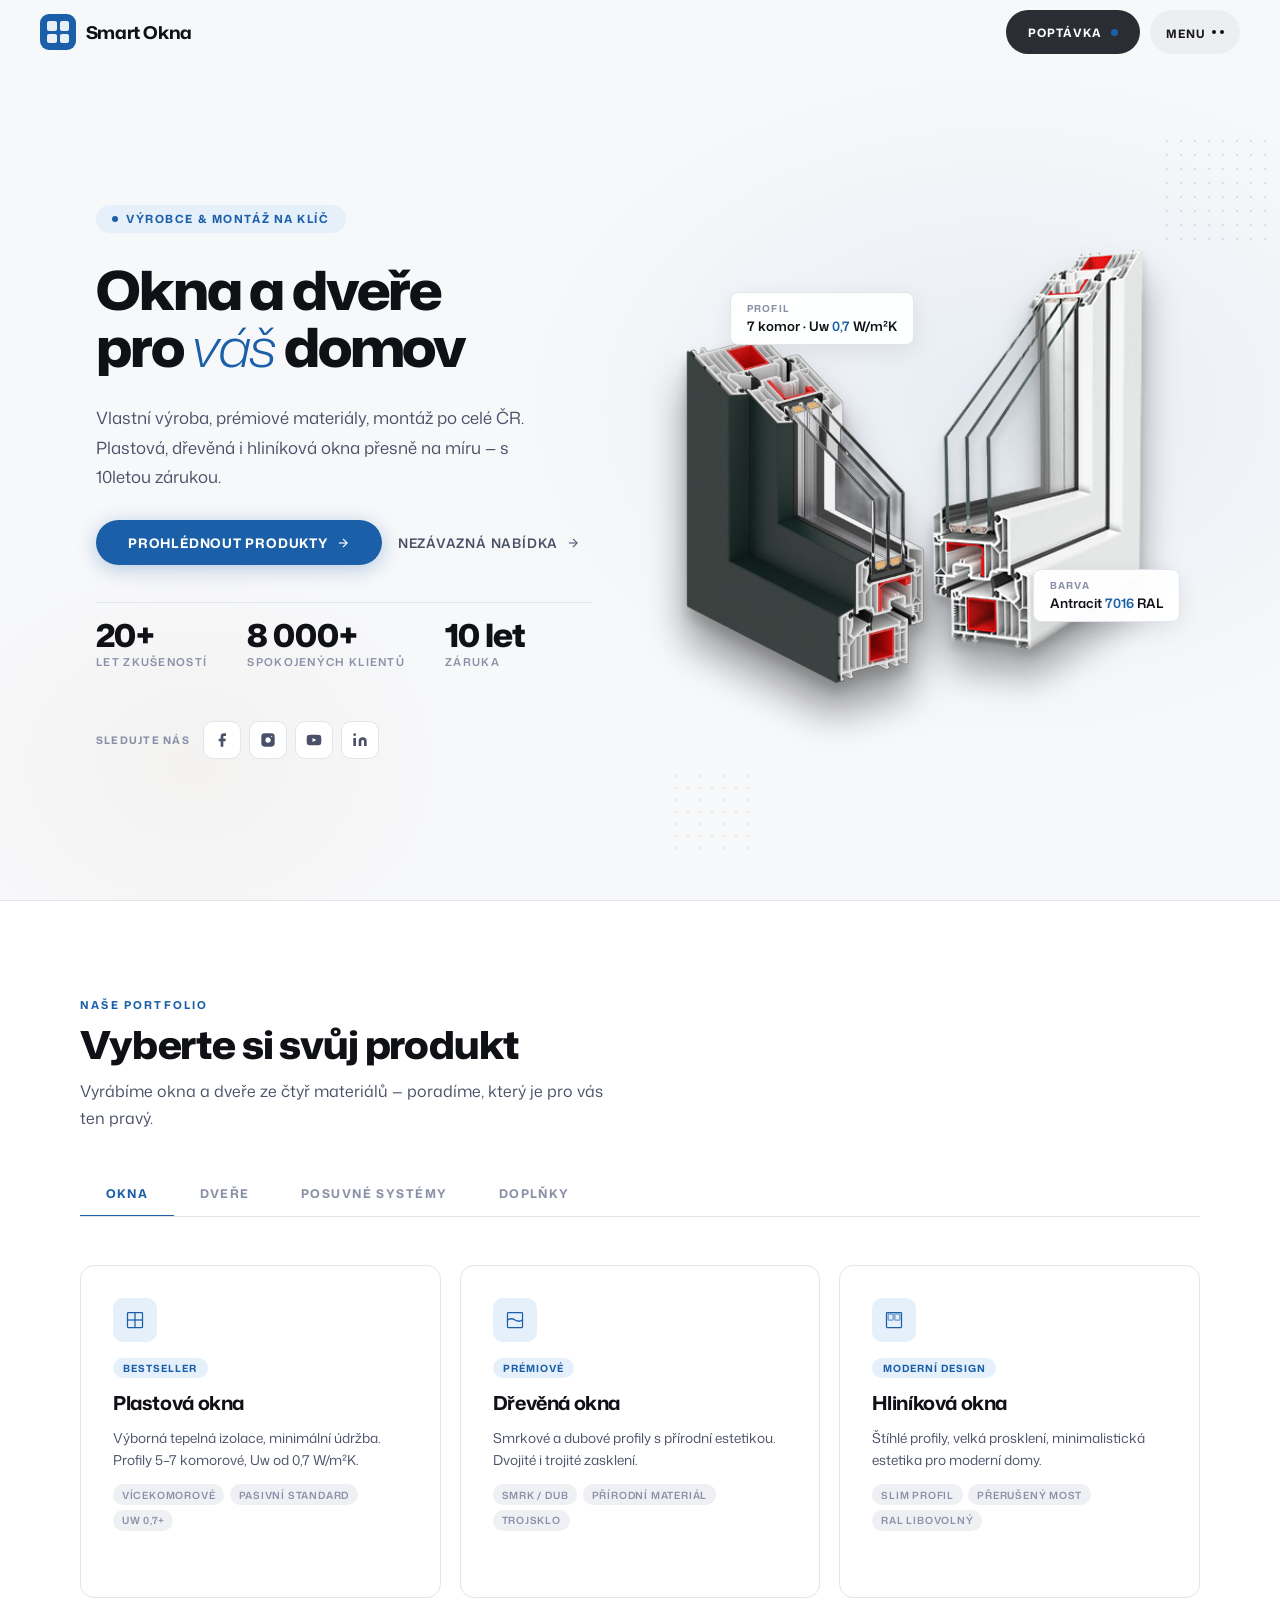
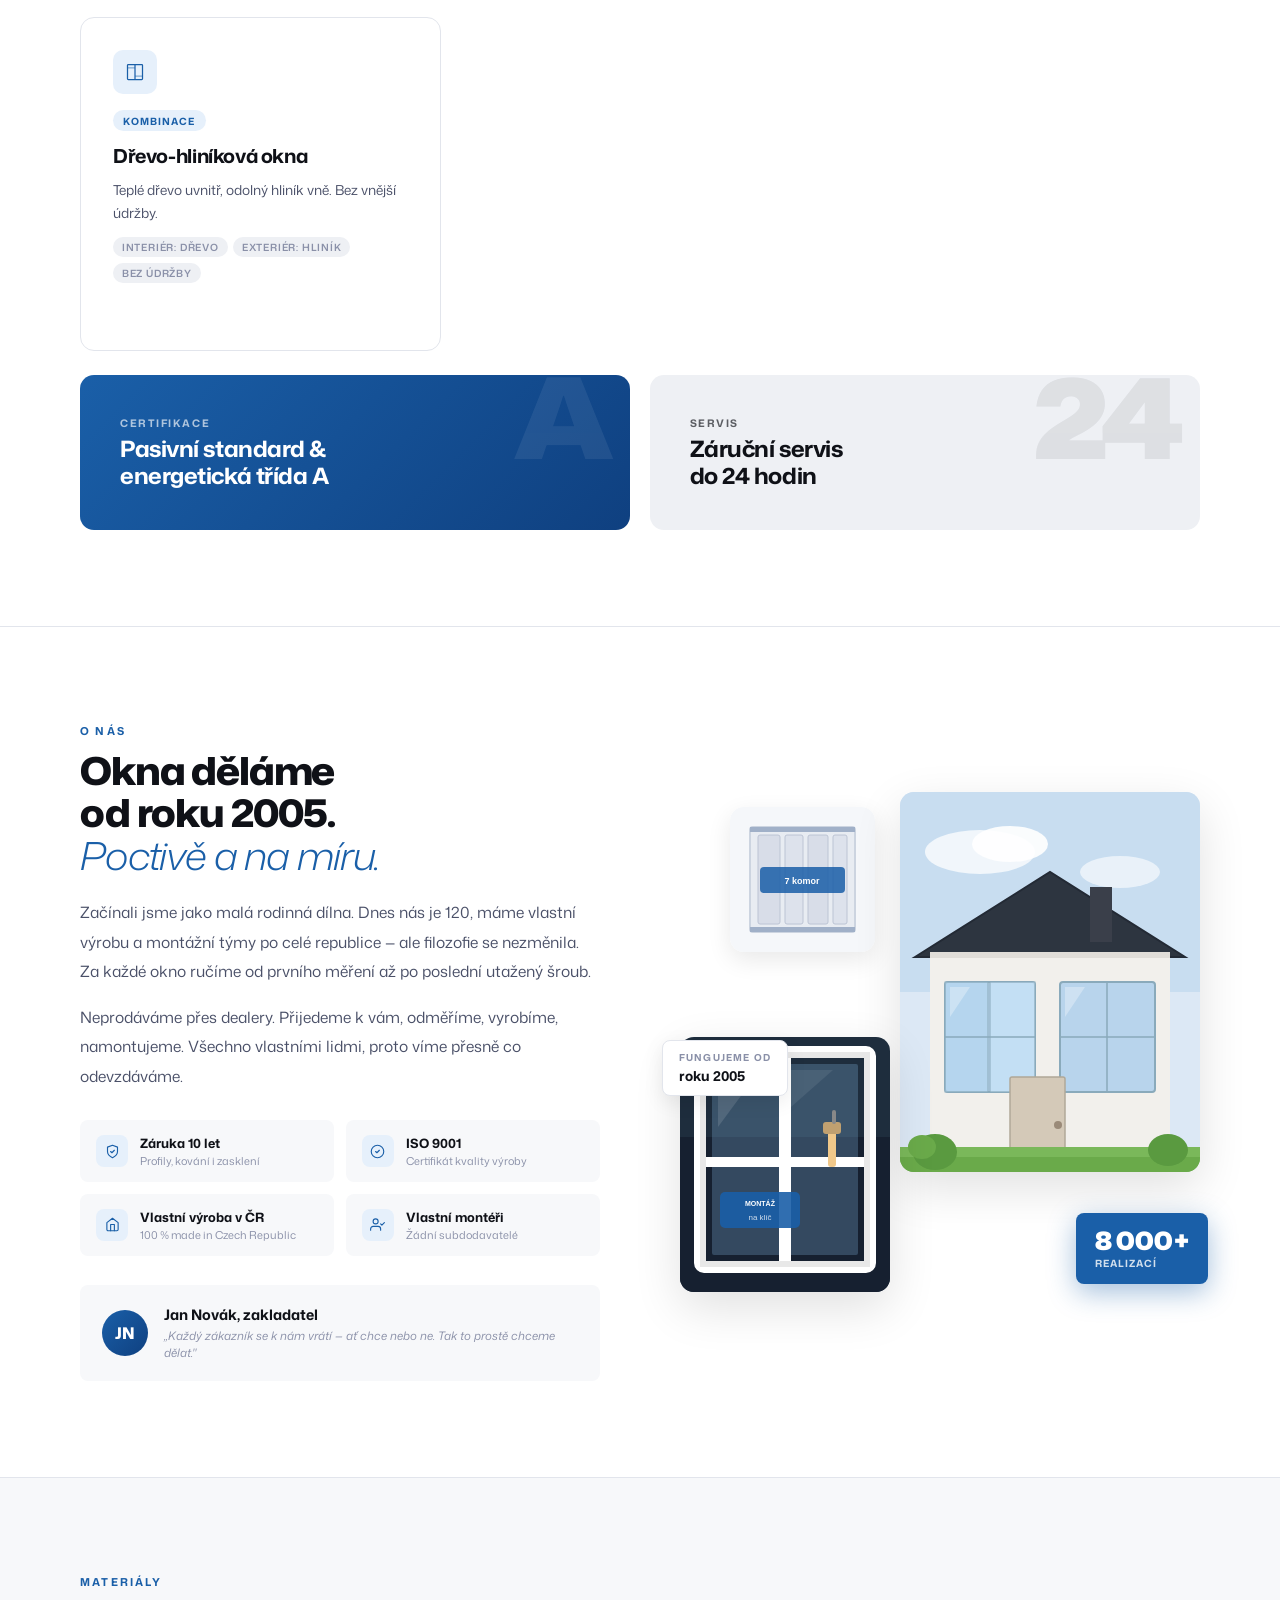
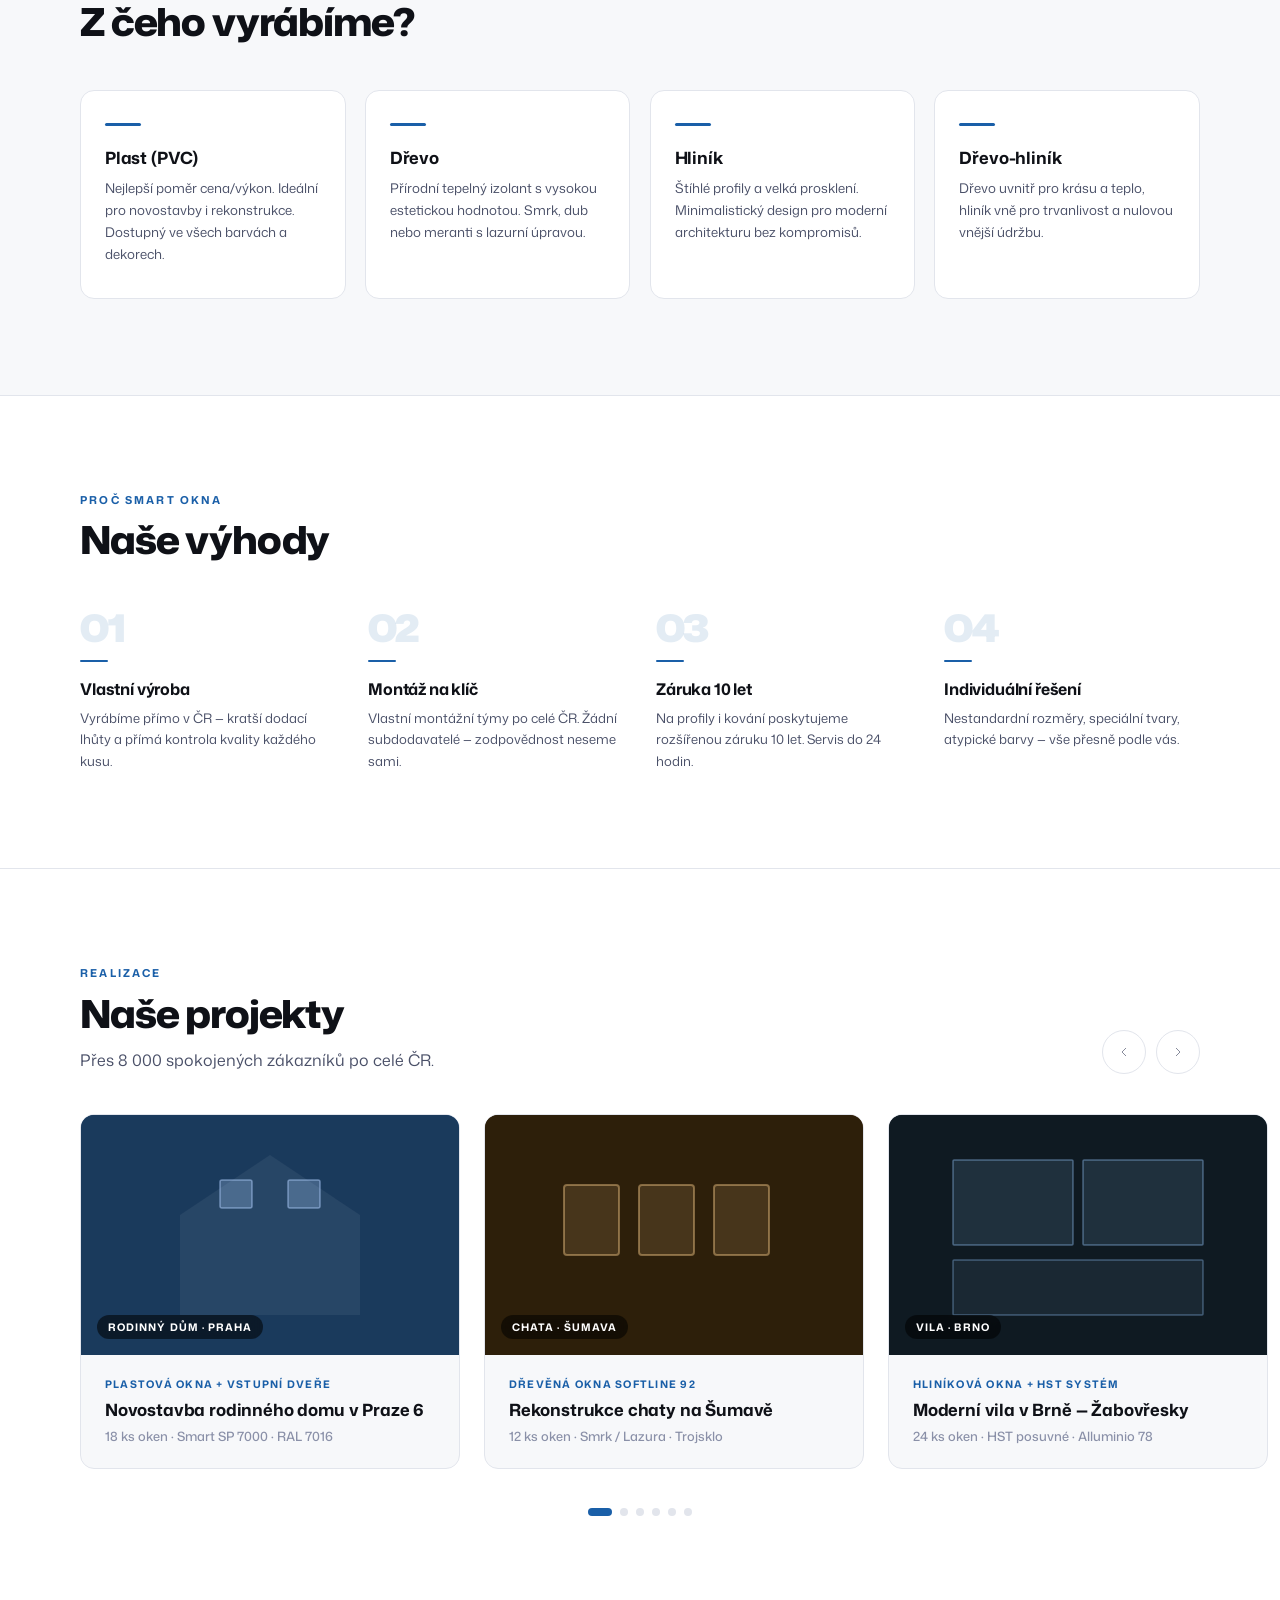
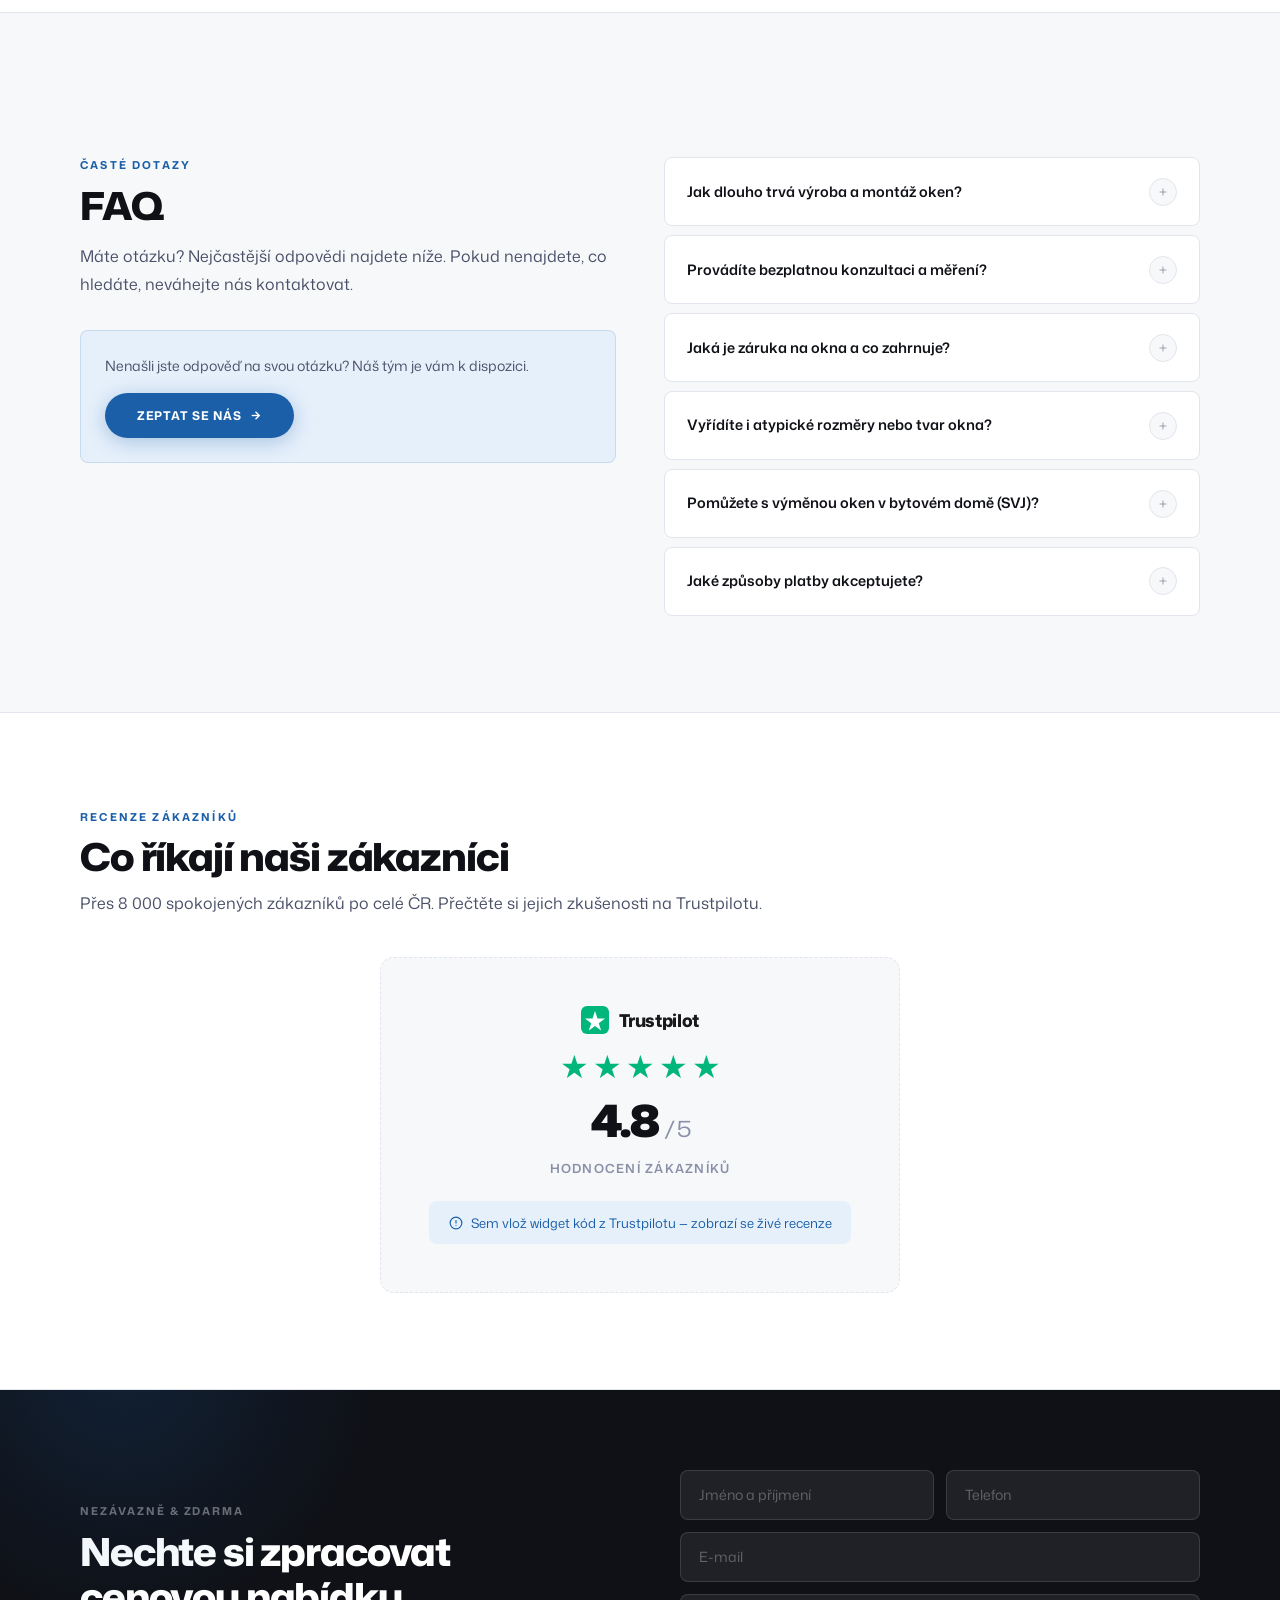
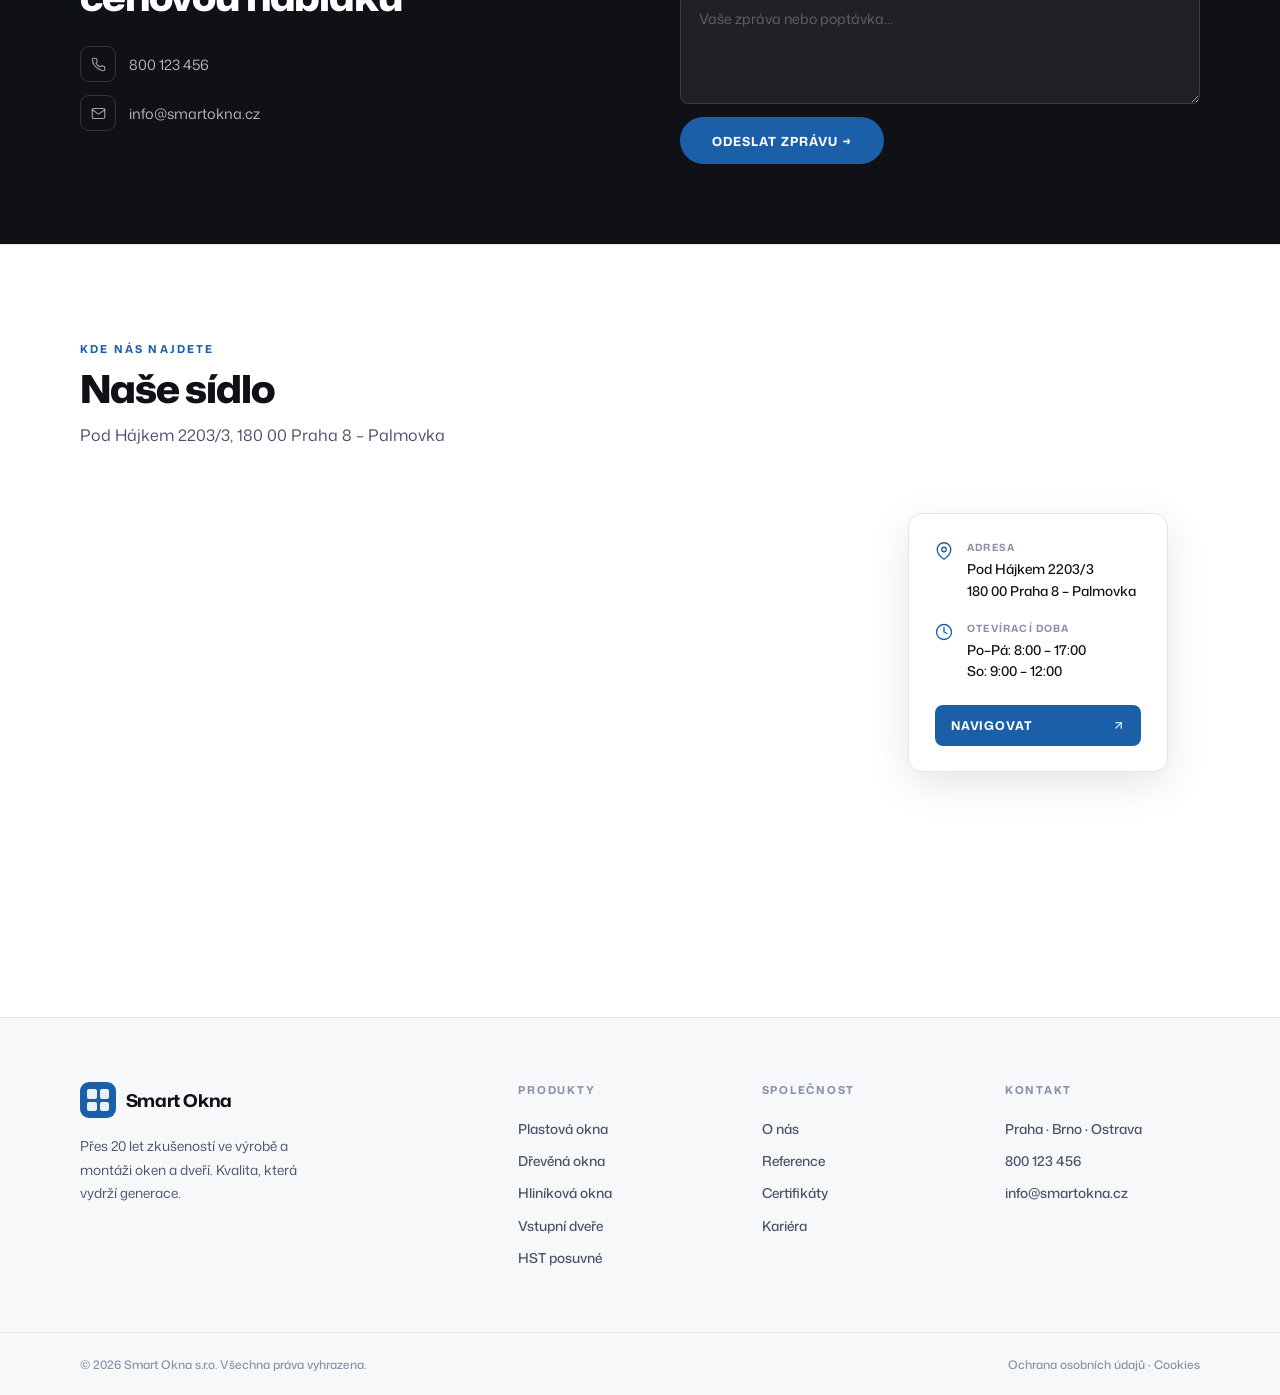
==== index.html @ 69e9d013 "Add files via upload" ====
<!DOCTYPE html>
<html lang="cs">
<head>
<meta charset="UTF-8">
<meta name="viewport" content="width=device-width, initial-scale=1.0">
<title>Smart Okna – Okna a dveře na míru</title>
<link rel="preconnect" href="https://fonts.googleapis.com">
<link href="https://fonts.googleapis.com/css2?family=Mona+Sans:ital,wdth,wght@0,75..125,200..900;1,75..125,200..900&display=swap" rel="stylesheet">
<style>
  :root {
    --white: #ffffff; --off-white: #f7f8fa; --stone: #eef0f4; --border: #e2e5ec;
    --text: #0f1117; --text-mid: #4a5068; --text-light: #8a90a8;
    --accent: #1a5fa8; --accent-light: #2775c9; --accent-pale: #e6f0fb; --accent-dark: #0f4080;
    --warm: #c4a87a; --radius: 14px; --radius-sm: 8px;
  }
  *, *::before, *::after { box-sizing: border-box; margin: 0; padding: 0; }
  html { scroll-behavior: smooth; }
  body { background: var(--white); color: var(--text); font-family: 'Mona Sans', 'Helvetica Neue', sans-serif; font-weight: 400; font-stretch: 100%; -webkit-font-smoothing: antialiased; overflow-x: hidden; }

  nav { position: fixed; top: 0; left: 0; right: 0; z-index: 200; height: 64px; display: flex; align-items: center; justify-content: space-between; padding: 0 2.5rem; background: transparent; transition: background .3s; }
  nav.scrolled { background: rgba(247,248,250,0.94); backdrop-filter: blur(20px) saturate(1.4); }
  .logo-wrap { display: flex; align-items: center; gap: .6rem; text-decoration: none; z-index: 210; position: relative; }
  .logo-icon { width: 36px; height: 36px; background: var(--accent); border-radius: 9px; display: grid; grid-template-columns: 1fr 1fr; gap: 3px; padding: 7px; transition: transform .2s; }
  .logo-wrap:hover .logo-icon { transform: scale(1.05); }
  .logo-icon span { background: rgba(255,255,255,.9); border-radius: 2px; }
  .logo-text { font-size: 1.1rem; font-weight: 700; font-stretch: 110%; color: var(--text); letter-spacing: -.02em; }
  .nav-right { display: flex; align-items: center; gap: 10px; position: relative; z-index: 210; }
  .nav-cta { height: 44px; padding: 0 22px; background: #2b2d35; color: #fff; font-size: .72rem; font-weight: 700; letter-spacing: .1em; text-transform: uppercase; text-decoration: none; border-radius: 100px; border: none; display: inline-flex; align-items: center; font-family: inherit; cursor: pointer; overflow: hidden; position: relative; transition: background .38s cubic-bezier(.4,0,.2,1); }
  .nav-cta:hover { background: var(--accent); }
  .nav-cta-arrow { display: inline-flex; align-items: center; width: 0; overflow: hidden; flex-shrink: 0; transition: width .38s cubic-bezier(.4,0,.2,1), margin-right .38s cubic-bezier(.4,0,.2,1); margin-right: 0; }
  .nav-cta-arrow svg { width: 14px; height: 14px; stroke: #fff; stroke-width: 2.5; stroke-linecap: round; stroke-linejoin: round; fill: none; flex-shrink: 0; }
  .nav-cta:hover .nav-cta-arrow { width: 14px; margin-right: 8px; }
  .nav-cta-dot { width: 7px; height: 7px; border-radius: 50%; background: var(--accent); flex-shrink: 0; margin-left: 9px; animation: navdot 2.4s ease-in-out infinite; transition: opacity .22s, transform .22s, width .32s cubic-bezier(.4,0,.2,1), margin-left .32s cubic-bezier(.4,0,.2,1); }
  .nav-cta:hover .nav-cta-dot { opacity: 0; transform: scale(0); width: 0; margin-left: 0; }
  @keyframes navdot { 0%,100%{opacity:1;transform:scale(1)} 50%{opacity:.4;transform:scale(.65)} }

  .nav-menu-btn { height: 44px; padding: 0 16px; background: #eceef2; color: #1a1a1a; border: none; font-size: .72rem; font-weight: 700; letter-spacing: .1em; text-transform: uppercase; border-radius: 100px; cursor: pointer; display: inline-flex; align-items: center; gap: 6px; transition: background .2s, padding .32s cubic-bezier(.4,0,.2,1); font-family: inherit; overflow: hidden; }
  .nav-menu-btn:hover { background: #e0e2e8; }
  .nav-menu-btn.is-open { background: #fff; padding: 0 18px; }

  .menu-label-wrap { position: relative; height: 15px; width: 40px; overflow: hidden; transition: width .32s cubic-bezier(.4,0,.2,1); }
  .nav-menu-btn.is-open .menu-label-wrap { width: 56px; }
  .ml-menu, .ml-close { position: absolute; top: 0; left: 0; font-size: .72rem; font-weight: 700; letter-spacing: .1em; text-transform: uppercase; white-space: nowrap; transition: transform .32s cubic-bezier(.4,0,.2,1), opacity .28s; }
  .ml-close { transform: translateY(110%); opacity: 0; }
  .nav-menu-btn.is-open .ml-menu { transform: translateY(-110%); opacity: 0; }
  .nav-menu-btn.is-open .ml-close { transform: translateY(0); opacity: 1; }

  /* ── DVĚ TEČKY: otočí se o 90° po kliknutí ── */
  .menu-dots { display: flex; gap: 4px; align-items: center; transition: transform .35s cubic-bezier(.4,0,.2,1); }
  .menu-dots span { width: 4px; height: 4px; border-radius: 50%; background: var(--text); display: block; }
  .nav-menu-btn.is-open .menu-dots { transform: rotate(90deg); }

  .nav-dropdown { position: fixed; top: 64px; right: 2.5rem; width: 300px; z-index: 190; display: flex; flex-direction: column; gap: 8px; pointer-events: none; }
  .panel-block { transform: translateY(-10px) scale(.97); opacity: 0; transition: transform .38s cubic-bezier(.4,0,.2,1), opacity .32s ease; }
  .panel-block.visible { transform: translateY(0) scale(1); opacity: 1; pointer-events: all; }
  .panel-links { background: #fff; border-radius: 16px; overflow: hidden; box-shadow: 0 8px 32px rgba(0,0,0,.1), 0 2px 8px rgba(0,0,0,.06); }
  .panel-link { display: flex; align-items: center; justify-content: space-between; padding: 17px 22px; text-decoration: none; font-size: .82rem; font-weight: 700; letter-spacing: .08em; text-transform: uppercase; color: var(--text); border-bottom: 1px solid #f0f0f0; transition: background .15s, padding-left .2s; position: relative; overflow: hidden; }
  .panel-link:last-child { border-bottom: none; }
  .panel-link:hover { background: #f8f8f8; padding-left: 26px; }
  .panel-link::before { content: ''; position: absolute; left: 0; top: 0; bottom: 0; width: 3px; background: var(--accent); transform: scaleY(0); transition: transform .2s cubic-bezier(.4,0,.2,1); }
  .panel-link:hover::before { transform: scaleY(1); }
  .panel-link.is-active { color: var(--accent); }
  .panel-link-dot { width: 7px; height: 7px; border-radius: 50%; background: var(--accent); opacity: 0; transform: scale(0); transition: opacity .2s, transform .2s; flex-shrink: 0; }
  .panel-link.is-active .panel-link-dot { opacity: 1; transform: scale(1); }
  .panel-newsletter { background: #fff; border-radius: 16px; padding: 20px 22px; box-shadow: 0 8px 32px rgba(0,0,0,.08), 0 2px 8px rgba(0,0,0,.04); transition-delay: .06s !important; }
  .nl-title { font-size: 1.15rem; font-weight: 800; font-stretch: 108%; letter-spacing: -.02em; line-height: 1.25; color: var(--text); margin-bottom: 14px; }
  .nl-row { display: flex; align-items: center; background: #f3f3f3; border-radius: 10px; padding: 4px 4px 4px 14px; gap: 4px; }
  .nl-input { flex: 1; border: none; background: transparent; font-size: .85rem; font-weight: 500; color: var(--text); outline: none; font-family: inherit; padding: 8px 0; }
  .nl-input::placeholder { color: #aaa; }
  .nl-submit { width: 34px; height: 34px; border-radius: 8px; background: var(--text); border: none; cursor: pointer; display: flex; align-items: center; justify-content: center; flex-shrink: 0; transition: background .2s, transform .15s; }
  .nl-submit:hover { background: var(--accent); transform: scale(1.05); }
  .nl-submit svg { width: 14px; height: 14px; stroke: #fff; stroke-width: 2.5; stroke-linecap: round; stroke-linejoin: round; fill: none; }
  .panel-catalog { background: var(--text); border-radius: 16px; padding: 17px 20px; display: flex; align-items: center; justify-content: space-between; cursor: pointer; text-decoration: none; box-shadow: 0 8px 32px rgba(0,0,0,.15); transition: background .2s, transform .38s cubic-bezier(.4,0,.2,1), opacity .32s ease !important; transition-delay: .12s !important; }
  .panel-catalog:hover { background: #222; }
  .cat-left { display: flex; align-items: center; gap: 12px; }
  .cat-icon { width: 34px; height: 34px; border-radius: 8px; border: 1.5px solid rgba(255,255,255,.18); display: flex; align-items: center; justify-content: center; }
  .cat-icon svg { width: 16px; height: 16px; stroke: rgba(255,255,255,.75); stroke-width: 1.8; stroke-linecap: round; stroke-linejoin: round; fill: none; }
  .cat-name { font-size: .78rem; font-weight: 800; letter-spacing: .1em; text-transform: uppercase; color: #fff; }
  .cat-arrow { width: 32px; height: 32px; border-radius: 8px; border: 1.5px solid rgba(255,255,255,.18); display: flex; align-items: center; justify-content: center; transition: transform .2s, border-color .2s; }
  .panel-catalog:hover .cat-arrow { transform: translate(2px,-2px); border-color: rgba(255,255,255,.45); }
  .cat-arrow svg { width: 12px; height: 12px; stroke: rgba(255,255,255,.7); stroke-width: 2.5; stroke-linecap: round; stroke-linejoin: round; fill: none; }
  .nav-overlay { position: fixed; inset: 0; z-index: 185; background: rgba(0,0,0,0); pointer-events: none; transition: background .35s; }
  .nav-overlay.active { background: rgba(0,0,0,.12); pointer-events: all; }
  .nav-links, .burger, .mobile-menu { display: none !important; }

  .hero { min-height: 100vh; padding-top: 64px; display: grid; grid-template-columns: 1fr 1fr; align-items: center; position: relative; overflow: hidden; background: var(--off-white); }
  .hero::before { content: ''; position: absolute; inset: 0; pointer-events: none; background: radial-gradient(ellipse 55% 55% at 78% 45%, rgba(26,95,168,.07) 0%, transparent 70%), radial-gradient(ellipse 35% 40% at 15% 85%, rgba(196,168,122,.07) 0%, transparent 60%); }
  .hero-left { position: relative; z-index: 2; padding: 5rem 3rem 5rem 6rem; display: flex; flex-direction: column; gap: 1.8rem; }
  .hero-badge { display: inline-flex; align-items: center; gap: .5rem; background: var(--accent-pale); color: var(--accent); font-size: .7rem; font-weight: 700; letter-spacing: .14em; text-transform: uppercase; padding: .35rem 1rem; border-radius: 100px; width: fit-content; }
  .hero-badge::before { content: ''; width: 6px; height: 6px; background: var(--accent); border-radius: 50%; flex-shrink: 0; }
  h1.hero-title { font-size: clamp(2.8rem, 4.2vw, 4.4rem); font-weight: 800; font-stretch: 110%; line-height: 1.05; letter-spacing: -.04em; color: var(--text); }
  h1.hero-title em { font-style: italic; font-weight: 300; color: var(--accent); }
  .hero-desc { font-size: 1.05rem; line-height: 1.75; color: var(--text-mid); max-width: 430px; font-weight: 400; }
  .hero-actions { display: flex; gap: 1rem; align-items: center; flex-wrap: wrap; }
  .btn-primary { display: inline-flex; align-items: center; gap: .5rem; padding: .85rem 2rem; background: var(--accent); color: #fff; font-size: .82rem; font-weight: 700; letter-spacing: .06em; text-transform: uppercase; text-decoration: none; border-radius: 100px; font-family: inherit; transition: background .2s, transform .15s, box-shadow .2s; box-shadow: 0 4px 20px rgba(26,95,168,.3); }
  .btn-primary:hover { background: var(--accent-light); transform: translateY(-2px); box-shadow: 0 8px 28px rgba(26,95,168,.4); }
  .btn-ghost { display: inline-flex; align-items: center; gap: .5rem; font-size: .82rem; font-weight: 600; letter-spacing: .06em; text-transform: uppercase; color: var(--text-mid); text-decoration: none; transition: color .2s; font-family: inherit; }
  .btn-ghost:hover { color: var(--accent); }
  .btn-ghost svg { transition: transform .2s; }
  .btn-ghost:hover svg { transform: translateX(4px); }
  .hero-stats { display: flex; gap: 2.5rem; padding-top: 1rem; border-top: 1px solid var(--border); margin-top: .5rem; }
  .stat-num { font-size: 2rem; font-weight: 800; font-stretch: 110%; color: var(--text); line-height: 1; margin-bottom: .2rem; letter-spacing: -.03em; }
  .stat-label { font-size: .68rem; font-weight: 600; letter-spacing: .12em; text-transform: uppercase; color: var(--text-light); }

  .hero-socials { display: flex; align-items: center; gap: .5rem; margin-top: 1.4rem; }
  .hero-socials-label { font-size: .65rem; font-weight: 700; letter-spacing: .12em; text-transform: uppercase; color: var(--text-light); margin-right: .3rem; }
  .social-btn {
    width: 38px; height: 38px; border-radius: 10px;
    border: 1.5px solid var(--border); background: var(--white);
    display: flex; align-items: center; justify-content: center;
    text-decoration: none; transition: border-color .2s, background .2s, transform .15s;
    flex-shrink: 0;
  }
  .social-btn:hover { border-color: rgba(26,95,168,.35); background: var(--accent-pale); transform: translateY(-2px); }
  .social-btn svg { width: 16px; height: 16px; fill: var(--text-mid); transition: fill .2s; flex-shrink: 0; }
  .social-btn:hover svg { fill: var(--accent); }
  .hero-right { position: relative; z-index: 2; height: 100%; min-height: 580px; display: flex; align-items: center; justify-content: center; }
  .floating-scene { position: relative; width: 460px; height: 500px; }
  .float-win1 { position: absolute; bottom: -30px; left: -170px; width: 500px; z-index: 1; filter: drop-shadow(0px 30px 20px rgba(0,0,0,.35)) drop-shadow(0px 10px 6px rgba(0,0,0,.2)); animation: floatA 6s ease-in-out infinite; }
  .float-win2 { position: absolute; top: 10px; right: 20px; width: 275px; z-index: 2; filter: drop-shadow(0px 28px 18px rgba(0,0,0,.30)) drop-shadow(0px 8px 5px rgba(0,0,0,.18)); animation: floatB 7s ease-in-out infinite; animation-delay: -2s; }
  @keyframes floatA { 0%,100%{transform:translateY(0) rotate(-1deg)} 50%{transform:translateY(-18px) rotate(0deg)} }
  @keyframes floatB { 0%,100%{transform:translateY(0) rotate(1.5deg)} 50%{transform:translateY(-22px) rotate(0deg)} }
  .hero-dots { position: absolute; top: 70px; right: 10px; width: 110px; height: 110px; z-index: 1; opacity: .55; background-image: radial-gradient(circle, rgba(26,95,168,.25) 1.5px, transparent 1.5px); background-size: 14px 14px; }
  .hero-dots2 { position: absolute; bottom: 50px; left: 30px; width: 80px; height: 80px; z-index: 1; opacity: .65; background-image: radial-gradient(circle, rgba(196,168,122,.35) 1.5px, transparent 1.5px); background-size: 12px 12px; }
  .win-label { position: absolute; background: rgba(255,255,255,.97); border: 1px solid var(--border); border-radius: var(--radius-sm); padding: .55rem 1rem; box-shadow: 0 6px 24px rgba(0,0,0,.08); z-index: 10; animation: floatLabel 5s ease-in-out infinite; }
  .win-label-1 { top: 60px; left: 0; animation-delay: -1s; }
  .win-label-2 { bottom: 110px; right: 10px; animation-delay: -3s; }
  @keyframes floatLabel { 0%,100%{transform:translateY(0)} 50%{transform:translateY(-8px)} }
  .win-label-title { font-size: .6rem; font-weight: 700; letter-spacing: .12em; text-transform: uppercase; color: var(--text-light); margin-bottom: .15rem; }
  .win-label-val { font-size: .82rem; font-weight: 600; color: var(--text); }
  .win-label-val span { color: var(--accent); }

  .divider { height: 1px; background: var(--border); }
  section { padding: 6rem 5rem; }
  .sec-tag { font-size: .68rem; font-weight: 700; letter-spacing: .2em; text-transform: uppercase; color: var(--accent); margin-bottom: .7rem; display: block; }
  .sec-title { font-size: clamp(1.9rem, 3vw, 2.8rem); font-weight: 800; font-stretch: 110%; line-height: 1.1; letter-spacing: -.03em; color: var(--text); }
  .sec-sub { margin-top: .8rem; font-size: 1rem; color: var(--text-mid); line-height: 1.7; max-width: 540px; }

  .tab-bar { display: flex; border-bottom: 1.5px solid var(--border); margin-bottom: 3rem; overflow-x: auto; scrollbar-width: none; margin-top: 2.5rem; }
  .tab-bar::-webkit-scrollbar { display: none; }
  .tab-btn { padding: .8rem 1.6rem; font-size: .75rem; font-weight: 700; letter-spacing: .12em; text-transform: uppercase; color: var(--text-light); background: none; border: none; cursor: pointer; border-bottom: 2px solid transparent; margin-bottom: -1.5px; white-space: nowrap; font-family: inherit; transition: color .2s, border-color .2s; }
  .tab-btn:hover { color: var(--text-mid); }
  .tab-btn.active { color: var(--accent); border-bottom-color: var(--accent); }
  .product-panel { display: none; animation: fadeIn .3s ease; }
  .product-panel.active { display: block; }
  @keyframes fadeIn { from{opacity:0;transform:translateY(8px)} to{opacity:1;transform:translateY(0)} }
  .products-grid { display: grid; grid-template-columns: repeat(auto-fill, minmax(270px, 1fr)); gap: 1.2rem; }
  .product-card { background: var(--white); border: 1.5px solid var(--border); border-radius: var(--radius); padding: 2rem; display: flex; flex-direction: column; gap: .8rem; cursor: pointer; transition: border-color .25s, box-shadow .25s, transform .25s; }
  .product-card:hover { border-color: rgba(26,95,168,.3); box-shadow: 0 10px 36px rgba(26,95,168,.1); transform: translateY(-3px); }
  .product-icon { width: 44px; height: 44px; background: var(--accent-pale); border-radius: 10px; display: flex; align-items: center; justify-content: center; margin-bottom: .2rem; }
  .product-icon svg { width: 20px; height: 20px; stroke: var(--accent); fill: none; stroke-width: 1.5; }
  .product-badge { display: inline-block; font-size: .62rem; font-weight: 700; letter-spacing: .1em; text-transform: uppercase; color: var(--accent); background: var(--accent-pale); padding: .2rem .65rem; border-radius: 100px; width: fit-content; }
  .product-name { font-size: 1.2rem; font-weight: 700; font-stretch: 105%; line-height: 1.2; color: var(--text); letter-spacing: -.02em; }
  .product-desc { font-size: .85rem; color: var(--text-mid); line-height: 1.65; flex: 1; }
  .product-tags { display: flex; flex-wrap: wrap; gap: .35rem; }
  .tag { font-size: .62rem; font-weight: 600; letter-spacing: .08em; text-transform: uppercase; color: var(--text-light); background: var(--stone); padding: .2rem .55rem; border-radius: 100px; }
  .product-link { display: flex; align-items: center; gap: .4rem; font-size: .72rem; font-weight: 700; letter-spacing: .1em; text-transform: uppercase; color: var(--accent); margin-top: .3rem; opacity: 0; transform: translateX(-4px); transition: opacity .25s, transform .25s; }
  .product-card:hover .product-link { opacity: 1; transform: translateX(0); }
  .featured-banner { margin-top: 1.5rem; display: grid; grid-template-columns: 1fr 1fr; gap: 1.2rem; }
  .feat-card { border-radius: var(--radius); padding: 2.5rem; position: relative; overflow: hidden; min-height: 155px; display: flex; align-items: flex-end; }
  .feat-card:first-child { background: linear-gradient(135deg, var(--accent) 0%, var(--accent-dark) 100%); color: #fff; }
  .feat-card:last-child { background: var(--stone); color: var(--text); }
  .feat-card::before { content: attr(data-num); position: absolute; top: -15px; right: 1.5rem; font-size: 7rem; font-weight: 900; font-stretch: 125%; opacity: .07; line-height: 1; color: inherit; letter-spacing: -.06em; }
  .feat-label { font-size: .65rem; font-weight: 700; letter-spacing: .15em; text-transform: uppercase; opacity: .65; margin-bottom: .4rem; }
  .feat-title { font-size: 1.4rem; font-weight: 700; font-stretch: 108%; line-height: 1.2; letter-spacing: -.02em; }

  /* ─── O NÁS ─── */
  .about-section { background: var(--white); padding: 6rem 5rem; }
  .about-tag { font-size: .68rem; font-weight: 700; letter-spacing: .2em; text-transform: uppercase; color: var(--accent); margin-bottom: .7rem; display: block; }
  .about-grid { display: grid; grid-template-columns: 1fr 1fr; gap: 5rem; align-items: center; }
  .about-title { font-size: clamp(2rem, 3vw, 2.8rem); font-weight: 800; font-stretch: 110%; line-height: 1.1; letter-spacing: -.03em; color: var(--text); margin-bottom: 1.4rem; }
  .about-title em { font-style: italic; font-weight: 300; color: var(--accent); }
  .about-text { font-size: .97rem; line-height: 1.9; color: var(--text-mid); margin-bottom: 1rem; }
  .about-signature { display: flex; align-items: center; gap: 1rem; padding: 1.2rem 1.4rem; background: var(--off-white); border-radius: var(--radius-sm); margin-top: 1.8rem; }
  .about-avatar { width: 46px; height: 46px; border-radius: 50%; background: linear-gradient(135deg, var(--accent), var(--accent-dark)); display: flex; align-items: center; justify-content: center; font-size: 1rem; font-weight: 800; color: #fff; flex-shrink: 0; }
  .about-sig-name { font-size: .9rem; font-weight: 700; color: var(--text); }
  .about-sig-role { font-size: .73rem; color: var(--text-light); margin-top: .1rem; line-height: 1.5; font-style: italic; }
  .about-proofs { display: grid; grid-template-columns: 1fr 1fr; gap: .7rem; margin-top: 1.8rem; }
  .about-proof { background: var(--off-white); border-radius: var(--radius-sm); padding: .9rem 1rem; display: flex; align-items: center; gap: .75rem; }
  .about-proof-icon { width: 32px; height: 32px; border-radius: 8px; background: var(--accent-pale); display: flex; align-items: center; justify-content: center; flex-shrink: 0; }
  .about-proof-icon svg { width: 15px; height: 15px; stroke: var(--accent); fill: none; stroke-width: 1.8; stroke-linecap: round; stroke-linejoin: round; }
  .about-proof-title { font-size: .8rem; font-weight: 700; color: var(--text); }
  .about-proof-sub { font-size: .68rem; color: var(--text-light); margin-top: .05rem; }

  /* foto koláž */
  .about-collage { position: relative; height: 520px; }
  .ac-photo { position: absolute; border-radius: var(--radius); overflow: hidden; box-shadow: 0 16px 48px rgba(0,0,0,.12); }
  .ac-main  { width: 300px; height: 380px; top: 0; right: 0; z-index: 2; }
  .ac-sec   { width: 210px; height: 255px; bottom: 20px; left: 0; z-index: 3; }
  .ac-third { width: 145px; height: 145px; top: 15px; left: 50px; z-index: 1; box-shadow: 0 8px 24px rgba(0,0,0,.09); }
  .ac-badge { position: absolute; bottom: 28px; right: -8px; z-index: 5; background: var(--accent); color: #fff; border-radius: var(--radius-sm); padding: .9rem 1.2rem; box-shadow: 0 8px 28px rgba(26,95,168,.4); }
  .ac-badge-num { font-size: 1.6rem; font-weight: 900; font-stretch: 115%; line-height: 1; letter-spacing: -.03em; }
  .ac-badge-txt { font-size: .62rem; font-weight: 700; letter-spacing: .1em; text-transform: uppercase; opacity: .8; margin-top: .15rem; }
  .ac-floattag { position: absolute; top: 248px; left: -18px; z-index: 5; background: #fff; border: 1.5px solid var(--border); border-radius: var(--radius-sm); padding: .65rem 1rem; box-shadow: 0 6px 20px rgba(0,0,0,.08); white-space: nowrap; }
  .ac-floattag-label { font-size: .6rem; font-weight: 700; letter-spacing: .12em; text-transform: uppercase; color: var(--text-light); margin-bottom: .1rem; }
  .ac-floattag-val { font-size: .85rem; font-weight: 700; color: var(--text); }

  @media (max-width: 1100px) { .about-grid { grid-template-columns: 1fr; gap: 3rem; } .about-collage { height: 380px; } .ac-main { width: 240px; height: 300px; } .ac-sec { width: 170px; height: 200px; } .ac-third { display: none; } .ac-floattag { left: 0; } }
  @media (max-width: 600px) { .about-section { padding: 4rem 1.5rem; } .about-collage { height: 280px; } .ac-main { width: 190px; height: 235px; } .ac-sec { width: 145px; height: 170px; } .about-proofs { grid-template-columns: 1fr; } }

  .materials-section { background: var(--off-white); }
  .mat-grid { display: grid; grid-template-columns: repeat(4, 1fr); gap: 1.2rem; margin-top: 3rem; }
  .mat-card { background: var(--white); border: 1.5px solid var(--border); border-radius: var(--radius); padding: 2rem 1.5rem; transition: box-shadow .25s, transform .25s; }
  .mat-card:hover { box-shadow: 0 10px 32px rgba(0,0,0,.07); transform: translateY(-3px); }
  .mat-dot { width: 36px; height: 3px; background: var(--accent); border-radius: 4px; margin-bottom: 1.2rem; transition: width .3s; }
  .mat-card:hover .mat-dot { width: 56px; }
  .mat-title { font-size: 1.05rem; font-weight: 700; letter-spacing: -.01em; margin-bottom: .6rem; }
  .mat-desc { font-size: .83rem; color: var(--text-mid); line-height: 1.65; }

  .why-grid { display: grid; grid-template-columns: repeat(4, 1fr); gap: 2rem; margin-top: 3rem; }
  .why-num { font-size: 2.4rem; font-weight: 900; font-stretch: 120%; color: rgba(26,95,168,.12); margin-bottom: .8rem; line-height: 1; letter-spacing: -.04em; }
  .why-title { font-size: 1rem; font-weight: 700; letter-spacing: -.01em; margin-bottom: .5rem; }
  .why-desc { font-size: .82rem; color: var(--text-mid); line-height: 1.65; }
  .why-line { width: 28px; height: 2px; background: var(--accent); border-radius: 2px; margin-bottom: 1rem; }

  .projects-section { background: var(--white); overflow: hidden; }
  .projects-header { display: flex; align-items: flex-end; justify-content: space-between; margin-bottom: 2.5rem; }
  .carousel-controls { display: flex; gap: .6rem; }
  .carousel-btn { width: 44px; height: 44px; border-radius: 50%; border: 1.5px solid var(--border); background: var(--white); cursor: pointer; display: flex; align-items: center; justify-content: center; transition: all .2s; font-family: inherit; }
  .carousel-btn:hover { border-color: var(--accent); background: var(--accent-pale); }
  .carousel-btn svg { width: 16px; height: 16px; stroke: var(--text-mid); }
  .carousel-btn:hover svg { stroke: var(--accent); }
  .carousel-track-wrap { overflow: hidden; margin: 0 -5rem; padding: 0 5rem .5rem; }
  .carousel-track { display: flex; gap: 1.5rem; transition: transform .5s cubic-bezier(.4,0,.2,1); will-change: transform; }
  .project-card { flex: 0 0 380px; border-radius: var(--radius); overflow: hidden; background: var(--off-white); border: 1.5px solid var(--border); cursor: pointer; transition: box-shadow .3s, transform .3s; }
  .project-card:hover { box-shadow: 0 16px 48px rgba(0,0,0,.1); transform: translateY(-4px); }
  .project-img { height: 240px; position: relative; overflow: hidden; display: flex; align-items: center; justify-content: center; }
  .project-img svg { width: 100%; height: 100%; }
  .project-img .img-label { position: absolute; bottom: 1rem; left: 1rem; background: rgba(0,0,0,.55); color: #fff; backdrop-filter: blur(6px); font-size: .65rem; font-weight: 700; letter-spacing: .1em; text-transform: uppercase; padding: .3rem .7rem; border-radius: 100px; }
  .project-info { padding: 1.4rem 1.5rem; }
  .project-type { font-size: .65rem; font-weight: 700; letter-spacing: .12em; text-transform: uppercase; color: var(--accent); margin-bottom: .4rem; }
  .project-name { font-size: 1.05rem; font-weight: 700; letter-spacing: -.01em; color: var(--text); margin-bottom: .4rem; }
  .project-meta { font-size: .8rem; color: var(--text-light); font-weight: 500; }
  .carousel-dots { display: flex; gap: .5rem; justify-content: center; margin-top: 2rem; }
  .carousel-dot { width: 8px; height: 8px; border-radius: 50%; background: var(--border); border: none; cursor: pointer; transition: all .25s; padding: 0; }
  .carousel-dot.active { width: 24px; border-radius: 4px; background: var(--accent); }

  .faq-section { background: var(--off-white); }
  .faq-grid { display: grid; grid-template-columns: 1fr 1fr; gap: 3rem; margin-top: 3rem; align-items: start; }
  .faq-left .faq-intro { font-size: 1rem; color: var(--text-mid); line-height: 1.75; margin-top: 1rem; }
  .faq-left .faq-cta-box { margin-top: 2rem; padding: 1.5rem; background: var(--accent-pale); border-radius: var(--radius-sm); border: 1px solid rgba(26,95,168,.15); }
  .faq-left .faq-cta-box p { font-size: .88rem; color: var(--text-mid); margin-bottom: 1rem; line-height: 1.6; }
  .faq-list { display: flex; flex-direction: column; gap: .6rem; }
  .faq-item { background: var(--white); border: 1.5px solid var(--border); border-radius: var(--radius-sm); overflow: hidden; transition: border-color .2s; }
  .faq-item.open { border-color: rgba(26,95,168,.25); }
  .faq-q { display: flex; align-items: center; justify-content: space-between; padding: 1.2rem 1.4rem; cursor: pointer; gap: 1rem; background: none; border: none; width: 100%; text-align: left; font-family: inherit; }
  .faq-q-text { font-size: .9rem; font-weight: 600; color: var(--text); line-height: 1.4; }
  .faq-icon { width: 28px; height: 28px; flex-shrink: 0; border-radius: 50%; border: 1.5px solid var(--border); display: flex; align-items: center; justify-content: center; transition: all .25s; background: var(--off-white); }
  .faq-item.open .faq-icon { background: var(--accent-pale); border-color: rgba(26,95,168,.2); transform: rotate(45deg); }
  .faq-icon svg { width: 12px; height: 12px; stroke: var(--text-mid); }
  .faq-item.open .faq-icon svg { stroke: var(--accent); }
  .faq-a { max-height: 0; overflow: hidden; transition: max-height .35s ease, padding .3s ease; font-size: .88rem; color: var(--text-mid); line-height: 1.75; padding: 0 1.4rem; }
  .faq-item.open .faq-a { max-height: 300px; padding: 0 1.4rem 1.2rem; }

  .cta-section { background: var(--text); color: #fff; padding: 5rem; display: grid; grid-template-columns: 1fr 1fr; gap: 5rem; align-items: center; position: relative; overflow: hidden; }
  .cta-section::before { content: ''; position: absolute; top: -60%; left: -10%; width: 500px; height: 500px; border-radius: 50%; background: radial-gradient(circle, rgba(26,95,168,.2) 0%, transparent 70%); pointer-events: none; }
  .cta-tag { font-size: .68rem; font-weight: 700; letter-spacing: .18em; text-transform: uppercase; color: rgba(255,255,255,.4); margin-bottom: .7rem; }
  .cta-title { font-size: clamp(1.8rem, 3vw, 2.6rem); font-weight: 800; font-stretch: 108%; line-height: 1.15; letter-spacing: -.03em; margin-bottom: 1.8rem; }
  .cta-contacts { display: flex; flex-direction: column; gap: .8rem; }
  .cta-contact-item { display: flex; align-items: center; gap: .8rem; font-size: .9rem; color: rgba(255,255,255,.7); text-decoration: none; transition: color .2s; }
  .cta-contact-item:hover { color: #fff; }
  .cta-contact-icon { width: 36px; height: 36px; border-radius: 9px; border: 1px solid rgba(255,255,255,.15); display: flex; align-items: center; justify-content: center; flex-shrink: 0; }
  .cta-contact-icon svg { width: 15px; height: 15px; stroke: rgba(255,255,255,.6); stroke-width: 1.8; fill: none; stroke-linecap: round; stroke-linejoin: round; }

  /* kontaktní formulář */
  .contact-form { display: flex; flex-direction: column; gap: .8rem; }
  .contact-form input, .contact-form textarea {
    background: rgba(255,255,255,.07); border: 1px solid rgba(255,255,255,.12);
    border-radius: var(--radius-sm); padding: .85rem 1.1rem;
    font-size: .88rem; font-family: inherit; color: #fff; outline: none;
    transition: border-color .2s, background .2s;
  }
  .contact-form input::placeholder, .contact-form textarea::placeholder { color: rgba(255,255,255,.3); }
  .contact-form input:focus, .contact-form textarea:focus { border-color: rgba(26,95,168,.6); background: rgba(255,255,255,.1); }
  .contact-form textarea { resize: vertical; min-height: 110px; }
  .contact-form-row { display: grid; grid-template-columns: 1fr 1fr; gap: .8rem; }
  .btn-form-submit { padding: .9rem 2rem; background: var(--accent); color: #fff; font-size: .78rem; font-weight: 700; letter-spacing: .08em; text-transform: uppercase; border: none; border-radius: 100px; cursor: pointer; font-family: inherit; transition: background .2s, transform .15s; align-self: flex-start; }
  .btn-form-submit:hover { background: var(--accent-light); transform: translateY(-2px); }
  .form-success { display: none; padding: 1rem 1.2rem; background: rgba(26,95,168,.2); border: 1px solid rgba(26,95,168,.35); border-radius: var(--radius-sm); font-size: .88rem; color: rgba(255,255,255,.85); }
  .btn-white { padding: .85rem 2rem; background: #fff; color: var(--text); font-size: .78rem; font-weight: 700; letter-spacing: .06em; text-transform: uppercase; text-decoration: none; border-radius: 100px; transition: opacity .2s, transform .15s; font-family: inherit; }
  .btn-white:hover { opacity: .9; transform: translateY(-2px); }
  .btn-outline-white { padding: .85rem 2rem; border: 1.5px solid rgba(255,255,255,.25); color: rgba(255,255,255,.75); font-size: .78rem; font-weight: 600; letter-spacing: .06em; text-transform: uppercase; text-decoration: none; border-radius: 100px; transition: all .2s; font-family: inherit; }
  .btn-outline-white:hover { border-color: rgba(255,255,255,.65); color: #fff; }
  @media (max-width: 960px) { .cta-section { grid-template-columns: 1fr; gap: 3rem; } .contact-form-row { grid-template-columns: 1fr; } }

  /* ─── RECENZE / TRUSTPILOT ─── */
  .reviews-section { background: var(--white); padding: 6rem 5rem; }
  .trustpilot-placeholder { max-width: 520px; margin: 0 auto; background: var(--off-white); border: 1.5px dashed var(--border); border-radius: var(--radius); padding: 3rem 2rem; display: flex; flex-direction: column; align-items: center; gap: 1rem; text-align: center; }
  .tp-logo { display: flex; align-items: center; gap: .6rem; }
  .tp-stars { display: flex; gap: 4px; }
  .tp-star { font-size: 2rem; color: #00B67A; line-height: 1; }
  .tp-score { font-size: 2.8rem; font-weight: 900; font-stretch: 115%; color: var(--text); letter-spacing: -.04em; line-height: 1; }
  .tp-score span { font-size: 1.4rem; font-weight: 400; color: var(--text-light); }
  .tp-count { font-size: .78rem; font-weight: 600; letter-spacing: .1em; text-transform: uppercase; color: var(--text-light); }
  .tp-hint { display: flex; align-items: center; gap: .5rem; font-size: .82rem; color: var(--text-light); margin-top: .5rem; padding: .8rem 1.2rem; background: var(--accent-pale); border-radius: var(--radius-sm); color: var(--accent); }
  @media (max-width: 960px) { .reviews-section { padding: 4rem 1.5rem; } }


  .map-section { background: var(--white); padding: 6rem 5rem; }
  .map-wrap { position: relative; }
  .map-card { position: absolute; top: 2rem; right: 2rem; background: #fff; border: 1.5px solid var(--border); border-radius: var(--radius); padding: 1.6rem; width: 260px; box-shadow: 0 12px 40px rgba(0,0,0,.1); display: flex; flex-direction: column; gap: 1.2rem; }
  .map-card-row { display: flex; align-items: flex-start; gap: .9rem; }
  .map-card-row svg { width: 18px; height: 18px; stroke: var(--accent); flex-shrink: 0; margin-top: 2px; }
  .map-card-label { font-size: .62rem; font-weight: 700; letter-spacing: .12em; text-transform: uppercase; color: var(--text-light); margin-bottom: .25rem; }
  .map-card-val { font-size: .85rem; color: var(--text); line-height: 1.6; font-weight: 500; }
  .map-card-btn { display: flex; align-items: center; justify-content: space-between; padding: .75rem 1rem; background: var(--accent); color: #fff; border-radius: var(--radius-sm); font-size: .75rem; font-weight: 700; letter-spacing: .08em; text-transform: uppercase; text-decoration: none; transition: background .2s; margin-top: .2rem; }
  .map-card-btn:hover { background: var(--accent-light); }
  .map-card-btn svg { width: 13px; height: 13px; stroke: #fff; }
  @media (max-width: 960px) { .map-section { padding: 4rem 1.5rem; } .map-card { position: static; width: 100%; margin-top: 1rem; box-shadow: none; } }

  footer { background: var(--off-white); border-top: 1px solid var(--border); padding: 4rem 5rem; display: grid; grid-template-columns: 2fr 1fr 1fr 1fr; gap: 3rem; }
  .footer-brand p { font-size: .85rem; color: var(--text-mid); line-height: 1.7; margin-top: 1rem; max-width: 240px; }
  .footer-col h4 { font-size: .68rem; font-weight: 700; letter-spacing: .16em; text-transform: uppercase; color: var(--text-light); margin-bottom: 1.2rem; }
  .footer-col ul { list-style: none; display: flex; flex-direction: column; gap: .65rem; }
  .footer-col ul a { font-size: .85rem; font-weight: 500; color: var(--text-mid); text-decoration: none; transition: color .2s; }
  .footer-col ul a:hover { color: var(--accent); }
  .footer-bottom { background: var(--off-white); border-top: 1px solid var(--border); padding: 1.4rem 5rem; display: flex; justify-content: space-between; font-size: .74rem; font-weight: 500; color: var(--text-light); }

  .fade-up { opacity: 0; transform: translateY(24px); transition: opacity .65s ease, transform .65s ease; }
  .fade-up.visible { opacity: 1; transform: none; }

  @media (max-width: 1100px) {
    .about-section { grid-template-columns: 1fr; gap: 3rem; }
    .mat-grid { grid-template-columns: 1fr 1fr; }
    .why-grid { grid-template-columns: 1fr 1fr; }
    .faq-grid { grid-template-columns: 1fr; }
  }
  @media (max-width: 960px) {
    nav { padding: 0 1.5rem; }
    .hero { grid-template-columns: 1fr; min-height: auto; }
    .hero-left { padding: 3rem 1.5rem 2rem; }
    .hero-right { display: none; }
    section { padding: 4rem 1.5rem; }
    .about-section { padding: 4rem 1.5rem; }
    .featured-banner { grid-template-columns: 1fr; }
    footer { grid-template-columns: 1fr 1fr; padding: 3rem 1.5rem; }
    .footer-bottom { padding: 1.4rem 1.5rem; flex-direction: column; gap: .4rem; }
    .cta-section { padding: 3rem 1.5rem; }
    .carousel-track-wrap { margin: 0 -1.5rem; padding: 0 1.5rem .5rem; }
    .projects-section { padding: 4rem 1.5rem; }
  }
  @media (max-width: 600px) {
    .mat-grid, .why-grid, footer { grid-template-columns: 1fr; }
    .project-card { flex: 0 0 300px; }
    .project-img { height: 190px; }
  }
</style>
</head>
<body>

<nav id="navbar">
  <a class="logo-wrap" href="#">
    <div class="logo-icon"><span></span><span></span><span></span><span></span></div>
    <span class="logo-text">Smart Okna</span>
  </a>
  <div class="nav-right">
    <a href="#kontakt" class="nav-cta">
      <span class="nav-cta-arrow"><svg viewBox="0 0 24 24"><line x1="5" y1="12" x2="19" y2="12"/><polyline points="12 5 19 12 12 19"/></svg></span>
      POPTÁVKA
      <span class="nav-cta-dot"></span>
    </a>
    <button class="nav-menu-btn" id="navMenuBtn">
      <div class="menu-label-wrap">
        <span class="ml-menu">MENU</span>
        <span class="ml-close">ZAVŘÍT</span>
      </div>
      <div class="menu-dots"><span></span><span></span></div>
    </button>
  </div>
</nav>

<div class="nav-overlay" id="navOverlay"></div>
<div class="nav-dropdown" id="navDropdown">
  <div class="panel-block panel-links" id="panelLinks">
    <a class="panel-link is-active" href="#">Úvod <span class="panel-link-dot"></span></a>
    <a class="panel-link" href="#o-nas">O nás <span class="panel-link-dot"></span></a>
    <a class="panel-link" href="#produkty">Produkty <span class="panel-link-dot"></span></a>
    <a class="panel-link" href="#projekty">Reference <span class="panel-link-dot"></span></a>
    <a class="panel-link" href="#faq">FAQ <span class="panel-link-dot"></span></a>
    <a class="panel-link" href="#recenze">Recenze <span class="panel-link-dot"></span></a>
    <a class="panel-link" href="#kontakt">Kontakt <span class="panel-link-dot"></span></a>
  </div>
  <div class="panel-block panel-newsletter" id="panelNewsletter">
    <div class="nl-title">Přihlaste se<br>k newsletteru</div>
    <div class="nl-row">
      <input class="nl-input" type="email" placeholder="Váš e-mail">
      <button class="nl-submit"><svg viewBox="0 0 24 24"><line x1="5" y1="12" x2="19" y2="12"/><polyline points="12 5 19 12 12 19"/></svg></button>
    </div>
  </div>
  <a class="panel-block panel-catalog" id="panelCatalog" href="#">
    <div class="cat-left">
      <div class="cat-icon"><svg viewBox="0 0 24 24"><rect x="3" y="3" width="18" height="18" rx="2"/><line x1="3" y1="9" x2="21" y2="9"/><line x1="9" y1="21" x2="9" y2="9"/></svg></div>
      <span class="cat-name">KATALOG</span>
    </div>
    <div class="cat-arrow"><svg viewBox="0 0 24 24"><line x1="7" y1="17" x2="17" y2="7"/><polyline points="7 7 17 7 17 17"/></svg></div>
  </a>
</div>

<div class="hero">
  <div class="hero-left fade-up visible">
    <div class="hero-badge">Výrobce &amp; montáž na klíč</div>
    <h1 class="hero-title">Okna a dveře<br>pro <em>váš</em> domov</h1>
    <p class="hero-desc">Vlastní výroba, prémiové materiály, montáž po celé ČR. Plastová, dřevěná i hliníková okna přesně na míru — s 10letou zárukou.</p>
    <div class="hero-actions">
      <a href="#produkty" class="btn-primary">Prohlédnout produkty <svg viewBox="0 0 24 24" width="14" height="14" stroke="currentColor" stroke-width="2" fill="none"><line x1="5" y1="12" x2="19" y2="12"/><polyline points="12 5 19 12 12 19"/></svg></a>
      <a href="#kontakt" class="btn-ghost">Nezávazná nabídka <svg viewBox="0 0 24 24" width="14" height="14" stroke="currentColor" stroke-width="1.8" fill="none"><line x1="5" y1="12" x2="19" y2="12"/><polyline points="12 5 19 12 12 19"/></svg></a>
    </div>
    <div class="hero-stats">
      <div class="stat"><div class="stat-num">20+</div><div class="stat-label">let zkušeností</div></div>
      <div class="stat"><div class="stat-num">8 000+</div><div class="stat-label">spokojených klientů</div></div>
      <div class="stat"><div class="stat-num">10 let</div><div class="stat-label">záruka</div></div>
    </div>

    <div class="hero-socials">
      <span class="hero-socials-label">Sledujte nás</span>

      <!-- Facebook — nahraď # za odkaz na tvou stránku -->
      <a href="#" class="social-btn" target="_blank" rel="noopener" aria-label="Facebook">
        <svg viewBox="0 0 24 24" xmlns="http://www.w3.org/2000/svg"><path d="M18 2h-3a5 5 0 00-5 5v3H7v4h3v8h4v-8h3l1-4h-4V7a1 1 0 011-1h3z"/></svg>
      </a>

      <!-- Instagram — nahraď # za odkaz na tvůj profil -->
      <a href="#" class="social-btn" target="_blank" rel="noopener" aria-label="Instagram">
        <svg viewBox="0 0 24 24" xmlns="http://www.w3.org/2000/svg"><rect x="2" y="2" width="20" height="20" rx="5" ry="5"/><path d="M16 11.37A4 4 0 1112.63 8 4 4 0 0116 11.37z" fill="var(--white)"/><line x1="17.5" y1="6.5" x2="17.51" y2="6.5" stroke="var(--white)" stroke-width="2" stroke-linecap="round"/></svg>
      </a>

      <!-- YouTube — nahraď # za odkaz na tvůj kanál -->
      <a href="#" class="social-btn" target="_blank" rel="noopener" aria-label="YouTube">
        <svg viewBox="0 0 24 24" xmlns="http://www.w3.org/2000/svg"><path d="M22.54 6.42a2.78 2.78 0 00-1.95-1.96C18.88 4 12 4 12 4s-6.88 0-8.59.46A2.78 2.78 0 001.46 6.42 29 29 0 001 12a29 29 0 00.46 5.58 2.78 2.78 0 001.95 1.96C5.12 20 12 20 12 20s6.88 0 8.59-.46a2.78 2.78 0 001.95-1.96A29 29 0 0023 12a29 29 0 00-.46-5.58z"/><polygon points="9.75 15.02 15.5 12 9.75 8.98 9.75 15.02" fill="var(--white)"/></svg>
      </a>

      <!-- LinkedIn — nahraď # za odkaz na tvůj profil -->
      <a href="#" class="social-btn" target="_blank" rel="noopener" aria-label="LinkedIn">
        <svg viewBox="0 0 24 24" xmlns="http://www.w3.org/2000/svg"><path d="M16 8a6 6 0 016 6v7h-4v-7a2 2 0 00-2-2 2 2 0 00-2 2v7h-4v-7a6 6 0 016-6zM2 9h4v12H2z"/><circle cx="4" cy="4" r="2"/></svg>
      </a>
    </div>
  </div>
  <div class="hero-right">
    <div class="hero-dots"></div>
    <div class="hero-dots2"></div>
    <div class="floating-scene">

      <!-- ⬇ VLEVO: nahraď src za cestu ke své fotce, např. src="okno-bile.png" -->
      <img class="float-win1" src="58170 copy.png" alt="Okno vlevo"
           onerror="this.style.display='none';this.nextElementSibling.style.display='block'">
      <svg class="float-win1" viewBox="0 0 220 275" xmlns="http://www.w3.org/2000/svg" style="display:none">
        <rect width="220" height="275" rx="5" fill="white" stroke="#d4d8e2" stroke-width="2.5"/>
        <rect x="8" y="8" width="96" height="118" rx="2" fill="#e8f0f8" stroke="#bcc8dc" stroke-width="1.5"/>
        <rect x="116" y="8" width="96" height="118" rx="2" fill="#e8f0f8" stroke="#bcc8dc" stroke-width="1.5"/>
        <rect x="8" y="142" width="204" height="120" rx="2" fill="#e8f0f8" stroke="#bcc8dc" stroke-width="1.5"/>
        <rect x="105" y="0" width="10" height="275" fill="white"/>
        <rect x="0" y="132" width="220" height="10" fill="white"/>
        <circle cx="108" cy="138" r="7" fill="#e2e8f0" stroke="#c8d4e8" stroke-width="1"/>
      </svg>

      <!-- ⬇ VPRAVO: nahraď src za cestu ke své fotce, např. src="okno-antracit.png" -->
      <img class="float-win2" src="pro-82-Recovered copy.png" alt="Okno vpravo"
           onerror="this.style.display='none';this.nextElementSibling.style.display='block'">
      <svg class="float-win2" viewBox="0 0 275 335" xmlns="http://www.w3.org/2000/svg" style="display:none">
        <rect width="275" height="335" rx="5" fill="#182535" stroke="#253a52" stroke-width="2.5"/>
        <rect x="10" y="10" width="122" height="152" rx="2" fill="#1e3250" stroke="#2e5080" stroke-width="1.5"/>
        <rect x="143" y="10" width="122" height="152" rx="2" fill="#1e3250" stroke="#2e5080" stroke-width="1.5"/>
        <rect x="10" y="178" width="255" height="146" rx="2" fill="#1e3250" stroke="#2e5080" stroke-width="1.5"/>
        <rect x="132" y="0" width="11" height="335" fill="#182535"/>
        <rect x="0" y="168" width="275" height="11" fill="#182535"/>
        <circle cx="137" cy="173" r="9" fill="#253a52" stroke="#3a6090" stroke-width="1.5"/>
      </svg>
      <div class="win-label win-label-1">
        <div class="win-label-title">Profil</div>
        <div class="win-label-val">7 komor · Uw <span>0,7</span> W/m²K</div>
      </div>
      <div class="win-label win-label-2">
        <div class="win-label-title">Barva</div>
        <div class="win-label-val">Antracit <span>7016</span> RAL</div>
      </div>
    </div>
  </div>
</div>

<div class="divider"></div>

<section id="produkty">
  <div class="fade-up">
    <span class="sec-tag">Naše portfolio</span>
    <h2 class="sec-title">Vyberte si svůj produkt</h2>
    <p class="sec-sub">Vyrábíme okna a dveře ze čtyř materiálů — poradíme, který je pro vás ten pravý.</p>
  </div>
  <div class="tab-bar">
    <button class="tab-btn active" data-tab="okna">Okna</button>
    <button class="tab-btn" data-tab="dvere">Dveře</button>
    <button class="tab-btn" data-tab="posuvne">Posuvné systémy</button>
    <button class="tab-btn" data-tab="doplnky">Doplňky</button>
  </div>
  <div class="product-panel active" id="panel-okna">
    <div class="products-grid">
      <div class="product-card fade-up" onclick="location.href='plastova-okna.html'" style="cursor:pointer"><div class="product-icon"><svg viewBox="0 0 24 24"><rect x="3" y="3" width="18" height="18" rx="1"/><line x1="12" y1="3" x2="12" y2="21"/><line x1="3" y1="12" x2="21" y2="12"/></svg></div><span class="product-badge">Bestseller</span><h3 class="product-name">Plastová okna</h3><p class="product-desc">Výborná tepelná izolace, minimální údržba. Profily 5–7 komorové, Uw od 0,7 W/m²K.</p><div class="product-tags"><span class="tag">Vícekomorové</span><span class="tag">Pasivní standard</span><span class="tag">Uw 0,7+</span></div><a href="plastova-okna.html" class="product-link">Více informací <svg viewBox="0 0 24 24" width="12" height="12" stroke="currentColor" stroke-width="2" fill="none"><line x1="5" y1="12" x2="19" y2="12"/><polyline points="12 5 19 12 12 19"/></svg></a></div>
      <div class="product-card fade-up"><div class="product-icon"><svg viewBox="0 0 24 24"><rect x="3" y="3" width="18" height="18" rx="1"/><path d="M3 12 Q7.5 9 12 12 Q16.5 15 21 12" stroke-linecap="round"/></svg></div><span class="product-badge">Prémiové</span><h3 class="product-name">Dřevěná okna</h3><p class="product-desc">Smrkové a dubové profily s přírodní estetikou. Dvojité i trojité zasklení.</p><div class="product-tags"><span class="tag">Smrk / Dub</span><span class="tag">Přírodní materiál</span><span class="tag">Trojsklo</span></div><div class="product-link">Více informací <svg viewBox="0 0 24 24" width="12" height="12" stroke="currentColor" stroke-width="2" fill="none"><line x1="5" y1="12" x2="19" y2="12"/><polyline points="12 5 19 12 12 19"/></svg></div></div>
      <div class="product-card fade-up"><div class="product-icon"><svg viewBox="0 0 24 24"><rect x="3" y="3" width="18" height="18" rx="1"/><rect x="5" y="5" width="6" height="7" rx=".5" opacity=".6"/><rect x="13" y="5" width="6" height="7" rx=".5" opacity=".6"/></svg></div><span class="product-badge">Moderní design</span><h3 class="product-name">Hliníková okna</h3><p class="product-desc">Štíhlé profily, velká prosklení, minimalistická estetika pro moderní domy.</p><div class="product-tags"><span class="tag">Slim profil</span><span class="tag">Přerušený most</span><span class="tag">RAL libovolný</span></div><div class="product-link">Více informací <svg viewBox="0 0 24 24" width="12" height="12" stroke="currentColor" stroke-width="2" fill="none"><line x1="5" y1="12" x2="19" y2="12"/><polyline points="12 5 19 12 12 19"/></svg></div></div>
      <div class="product-card fade-up"><div class="product-icon"><svg viewBox="0 0 24 24"><rect x="3" y="3" width="18" height="18" rx="1"/><line x1="12" y1="3" x2="12" y2="21"/><path d="M3 7h9M12 17h9" opacity=".5"/></svg></div><span class="product-badge">Kombinace</span><h3 class="product-name">Dřevo-hliníková okna</h3><p class="product-desc">Teplé dřevo uvnitř, odolný hliník vně. Bez vnější údržby.</p><div class="product-tags"><span class="tag">Interiér: dřevo</span><span class="tag">Exteriér: hliník</span><span class="tag">Bez údržby</span></div><div class="product-link">Více informací <svg viewBox="0 0 24 24" width="12" height="12" stroke="currentColor" stroke-width="2" fill="none"><line x1="5" y1="12" x2="19" y2="12"/><polyline points="12 5 19 12 12 19"/></svg></div></div>
    </div>
    <div class="featured-banner fade-up">
      <div class="feat-card" data-num="A"><div><div class="feat-label">Certifikace</div><div class="feat-title">Pasivní standard &amp;<br>energetická třída A</div></div></div>
      <div class="feat-card" data-num="24"><div><div class="feat-label">Servis</div><div class="feat-title">Záruční servis<br>do 24 hodin</div></div></div>
    </div>
  </div>
  <div class="product-panel" id="panel-dvere">
    <div class="products-grid">
      <div class="product-card"><div class="product-icon"><svg viewBox="0 0 24 24"><rect x="4" y="2" width="16" height="21" rx="1"/><circle cx="16" cy="12" r="1.2" fill="var(--accent)" stroke="none"/></svg></div><span class="product-badge">Bezpečnost</span><h3 class="product-name">Vstupní dveře</h3><p class="product-desc">Bezpečnostní třída RC2–RC3, trojsklo, těsnění po celém obvodu.</p><div class="product-tags"><span class="tag">RC2 / RC3</span><span class="tag">Trojsklo</span></div></div>
      <div class="product-card"><div class="product-icon"><svg viewBox="0 0 24 24"><rect x="2" y="2" width="9" height="21" rx="1"/><rect x="13" y="2" width="9" height="21" rx="1"/></svg></div><span class="product-badge">Elegantní</span><h3 class="product-name">Balkónové dveře</h3><p class="product-desc">Jednokřídlé i dvoukřídlé, plynulá návaznost na okna.</p><div class="product-tags"><span class="tag">Jednokřídlé</span><span class="tag">Dvoukřídlé</span></div></div>
    </div>
  </div>
  <div class="product-panel" id="panel-posuvne">
    <div class="products-grid">
      <div class="product-card"><div class="product-icon"><svg viewBox="0 0 24 24"><rect x="2" y="4" width="20" height="16" rx="1"/><line x1="12" y1="4" x2="12" y2="20"/></svg></div><span class="product-badge">Oblíbené</span><h3 class="product-name">Zdvižně posuvné HST</h3><p class="product-desc">Velká prosklená plocha, snadné ovládání, minimální práh — až 6 m šíře.</p><div class="product-tags"><span class="tag">HST systém</span><span class="tag">Nízký práh</span></div></div>
      <div class="product-card"><div class="product-icon"><svg viewBox="0 0 24 24"><rect x="2" y="4" width="20" height="16" rx="1"/><line x1="7" y1="4" x2="7" y2="20"/><line x1="17" y1="4" x2="17" y2="20"/></svg></div><span class="product-badge">Prostor</span><h3 class="product-name">Skládací Bifolding</h3><p class="product-desc">Otevřete celou stěnu najednou. Ideální propojení interiéru a exteriéru.</p><div class="product-tags"><span class="tag">Bifolding</span><span class="tag">Celá stěna</span></div></div>
    </div>
  </div>
  <div class="product-panel" id="panel-doplnky">
    <div class="products-grid">
      <div class="product-card"><div class="product-icon"><svg viewBox="0 0 24 24"><path d="M12 2L2 7l10 5 10-5-10-5z"/><path d="M2 17l10 5 10-5M2 12l10 5 10-5"/></svg></div><span class="product-badge">Zasklení</span><h3 class="product-name">Skla &amp; zasklení</h3><p class="product-desc">Dvojsklo, trojsklo, protisluneční, bezpečnostní nebo samočisticí. Ug od 0,5 W/m²K.</p><div class="product-tags"><span class="tag">Protisluneční</span><span class="tag">Bezpečnostní</span></div></div>
      <div class="product-card"><div class="product-icon"><svg viewBox="0 0 24 24"><rect x="3" y="6" width="18" height="3" rx="1"/><line x1="3" y1="9" x2="3" y2="21"/><line x1="21" y1="9" x2="21" y2="21"/></svg></div><span class="product-badge">Komfort</span><h3 class="product-name">Žaluzie &amp; stínění</h3><p class="product-desc">Integrované i vnější žaluzie, rolety, markýzy. Smart Home ovládání.</p><div class="product-tags"><span class="tag">Integrované</span><span class="tag">Smart Home</span></div></div>
      <div class="product-card"><div class="product-icon"><svg viewBox="0 0 24 24"><rect x="4" y="4" width="16" height="16" rx="2"/><circle cx="12" cy="12" r="3"/></svg></div><span class="product-badge">Bezpečnost</span><h3 class="product-name">Kování &amp; zámky</h3><p class="product-desc">Kování MACO, Roto, GU. Protivloupavé zábrany, dětské pojistky.</p><div class="product-tags"><span class="tag">MACO / Roto</span><span class="tag">Protivloupavé</span></div></div>
    </div>
  </div>
</section>

<div class="divider"></div>

<section class="about-section" id="o-nas">
  <div class="about-grid">

    <!-- LEVÝ SLOUPEC -->
    <div class="fade-up">
      <span class="about-tag">O nás</span>
      <h2 class="about-title">Okna děláme<br>od roku 2005.<br><em>Poctivě a na míru.</em></h2>
      <p class="about-text">Začínali jsme jako malá rodinná dílna. Dnes nás je 120, máme vlastní výrobu a montážní týmy po celé republice — ale filozofie se nezměnila. Za každé okno ručíme od prvního měření až po poslední utažený šroub.</p>
      <p class="about-text">Neprodáváme přes dealery. Přijedeme k vám, odměříme, vyrobíme, namontujeme. Všechno vlastními lidmi, proto víme přesně co odevzdáváme.</p>

      <div class="about-proofs">
        <div class="about-proof">
          <div class="about-proof-icon"><svg viewBox="0 0 24 24"><path d="M12 22s8-4 8-10V5l-8-3-8 3v7c0 6 8 10 8 10z"/><polyline points="9 12 11 14 15 10"/></svg></div>
          <div><div class="about-proof-title">Záruka 10 let</div><div class="about-proof-sub">Profily, kování i zasklení</div></div>
        </div>
        <div class="about-proof">
          <div class="about-proof-icon"><svg viewBox="0 0 24 24"><circle cx="12" cy="12" r="10"/><polyline points="9 12 11 14 15 10"/></svg></div>
          <div><div class="about-proof-title">ISO 9001</div><div class="about-proof-sub">Certifikát kvality výroby</div></div>
        </div>
        <div class="about-proof">
          <div class="about-proof-icon"><svg viewBox="0 0 24 24"><path d="M3 9l9-7 9 7v11a2 2 0 01-2 2H5a2 2 0 01-2-2z"/><polyline points="9 22 9 12 15 12 15 22"/></svg></div>
          <div><div class="about-proof-title">Vlastní výroba v ČR</div><div class="about-proof-sub">100 % made in Czech Republic</div></div>
        </div>
        <div class="about-proof">
          <div class="about-proof-icon"><svg viewBox="0 0 24 24"><path d="M17 21v-2a4 4 0 00-4-4H5a4 4 0 00-4 4v2"/><circle cx="9" cy="7" r="4"/><polyline points="17 11 19 13 23 9"/></svg></div>
          <div><div class="about-proof-title">Vlastní montéři</div><div class="about-proof-sub">Žádní subdodavatelé</div></div>
        </div>
      </div>

      <div class="about-signature">
        <div class="about-avatar">JN</div>
        <div>
          <div class="about-sig-name">Jan Novák, zakladatel</div>
          <div class="about-sig-role">„Každý zákazník se k nám vrátí — ať chce nebo ne. Tak to prostě chceme dělat."</div>
        </div>
      </div>
    </div>

    <!-- PRAVÝ SLOUPEC — foto koláž -->
    <div class="about-collage fade-up">

      <!-- hlavní foto: pohled na moderní dům s okny -->
      <div class="ac-photo ac-main">
        <svg viewBox="0 0 300 380" xmlns="http://www.w3.org/2000/svg" width="300" height="380">
          <!-- obloha -->
          <rect width="300" height="380" fill="#dce8f5"/>
          <rect width="300" height="200" fill="#c8ddf0"/>
          <!-- mrak -->
          <ellipse cx="80" cy="60" rx="55" ry="22" fill="rgba(255,255,255,.75)"/>
          <ellipse cx="110" cy="52" rx="38" ry="18" fill="rgba(255,255,255,.9)"/>
          <ellipse cx="220" cy="80" rx="40" ry="16" fill="rgba(255,255,255,.6)"/>
          <!-- dům tělo -->
          <rect x="30" y="160" width="240" height="220" fill="#f2f0ec"/>
          <!-- střecha -->
          <polygon points="15,165 150,80 285,165" fill="#2d3540"/>
          <polygon points="15,165 150,80 285,165" fill="none" stroke="#232a35" stroke-width="2"/>
          <!-- komín -->
          <rect x="190" y="95" width="22" height="55" fill="#3a3f4a"/>
          <!-- fasáda rám -->
          <rect x="30" y="160" width="240" height="6" fill="#e0ddd8"/>
          <!-- velké okno vlevo -->
          <rect x="45" y="190" width="90" height="110" rx="3" fill="#b8d4ec" stroke="#8aaabb" stroke-width="2"/>
          <rect x="45" y="190" width="43" height="110" fill="rgba(180,215,240,.6)" stroke="#8aaabb" stroke-width="1"/>
          <rect x="90" y="190" width="45" height="110" fill="rgba(200,228,248,.7)" stroke="#8aaabb" stroke-width="1"/>
          <line x1="45" y1="245" x2="135" y2="245" stroke="#8aaabb" stroke-width="1.5"/>
          <!-- odlesk na okně -->
          <polygon points="50,195 70,195 50,225" fill="rgba(255,255,255,.3)"/>
          <!-- velké okno vpravo -->
          <rect x="160" y="190" width="95" height="110" rx="3" fill="#b8d4ec" stroke="#8aaabb" stroke-width="2"/>
          <line x1="207" y1="190" x2="207" y2="300" stroke="#8aaabb" stroke-width="1.5"/>
          <line x1="160" y1="245" x2="255" y2="245" stroke="#8aaabb" stroke-width="1.5"/>
          <polygon points="165,195 185,195 165,225" fill="rgba(255,255,255,.3)"/>
          <!-- dveře -->
          <rect x="110" y="285" width="55" height="95" rx="2" fill="#d4c9b8" stroke="#b0a898" stroke-width="1.5"/>
          <circle cx="158" cy="333" r="4" fill="#9a8a78"/>
          <!-- schody -->
          <rect x="100" y="370" width="75" height="8" rx="1" fill="#c8c0b5"/>
          <rect x="105" y="362" width="65" height="8" rx="1" fill="#d4ccc0"/>
          <!-- tráva -->
          <rect x="0" y="355" width="300" height="25" fill="#7ab85a"/>
          <rect x="0" y="365" width="300" height="15" fill="#6aaa4a"/>
          <!-- keř vlevo -->
          <ellipse cx="35" cy="360" rx="22" ry="18" fill="#5a9a40"/>
          <ellipse cx="22" cy="355" rx="14" ry="12" fill="#6aaa4a"/>
          <!-- keř vpravo -->
          <ellipse cx="268" cy="358" rx="20" ry="16" fill="#5a9a40"/>
        </svg>
      </div>

      <!-- druhé foto: montáž / detail práce -->
      <div class="ac-photo ac-sec">
        <svg viewBox="0 0 210 255" xmlns="http://www.w3.org/2000/svg" width="210" height="255">
          <rect width="210" height="255" fill="#1e2d3d"/>
          <!-- tmavé pozadí místnosti -->
          <rect x="0" y="100" width="210" height="155" fill="#162030"/>
          <!-- okno rám v montáži — bílý profil -->
          <rect x="20" y="15" width="170" height="215" rx="4" fill="none" stroke="#fff" stroke-width="12"/>
          <!-- sklo -->
          <rect x="32" y="27" width="146" height="191" rx="2" fill="rgba(140,195,240,.25)"/>
          <!-- dělení -->
          <rect x="20" y="120" width="170" height="10" fill="#fff"/>
          <rect x="99" y="15" width="12" height="215" fill="#fff"/>
          <!-- odlesk skla -->
          <polygon points="38,33 80,33 38,90" fill="rgba(255,255,255,.12)"/>
          <polygon points="111,33 153,33 111,70" fill="rgba(255,255,255,.08)"/>
          <!-- montér ruka s nářadím -->
          <rect x="148" y="90" width="8" height="40" rx="3" fill="#f0c88a"/>
          <rect x="143" y="85" width="18" height="12" rx="3" fill="#c0a070"/>
          <rect x="152" y="73" width="4" height="14" rx="2" fill="#888"/>
          <!-- páska / těsnění detail -->
          <rect x="20" y="15" width="170" height="6" rx="0" fill="#e8e8e8"/>
          <rect x="20" y="224" width="170" height="6" rx="0" fill="#e8e8e8"/>
          <rect x="20" y="15" width="6" height="215" fill="#e8e8e8"/>
          <rect x="184" y="15" width="6" height="215" fill="#e8e8e8"/>
          <!-- label -->
          <rect x="40" y="155" width="80" height="36" rx="5" fill="rgba(26,95,168,.9)"/>
          <text x="80" y="169" text-anchor="middle" fill="#fff" font-size="7" font-family="sans-serif" font-weight="700">MONTÁŽ</text>
          <text x="80" y="183" text-anchor="middle" fill="rgba(255,255,255,.8)" font-size="8" font-family="sans-serif">na klíč</text>
        </svg>
      </div>

      <!-- třetí malé foto: detail profilu / kování -->
      <div class="ac-photo ac-third">
        <svg viewBox="0 0 145 145" xmlns="http://www.w3.org/2000/svg" width="145" height="145">
          <rect width="145" height="145" fill="#f5f7fa"/>
          <!-- profil průřez — detail -->
          <rect x="20" y="20" width="105" height="105" rx="3" fill="#e8ecf2" stroke="#ccd4e0" stroke-width="2"/>
          <!-- komory profilu -->
          <rect x="28" y="28" width="22" height="89" rx="2" fill="#d8dde8" stroke="#bcc4d4" stroke-width="1"/>
          <rect x="55" y="28" width="18" height="89" rx="2" fill="#dde2ec" stroke="#bcc4d4" stroke-width="1"/>
          <rect x="78" y="28" width="20" height="89" rx="2" fill="#d8dde8" stroke="#bcc4d4" stroke-width="1"/>
          <rect x="103" y="28" width="14" height="89" rx="2" fill="#dde2ec" stroke="#bcc4d4" stroke-width="1"/>
          <!-- těsnění pruhy -->
          <rect x="20" y="20" width="105" height="5" rx="0" fill="#a0b0c8"/>
          <rect x="20" y="120" width="105" height="5" rx="0" fill="#a0b0c8"/>
          <!-- label 7 komor -->
          <rect x="30" y="60" width="85" height="26" rx="4" fill="rgba(26,95,168,.85)"/>
          <text x="72" y="77" text-anchor="middle" fill="#fff" font-size="9" font-family="sans-serif" font-weight="800">7 komor</text>
        </svg>
      </div>

      <!-- plovoucí badge: počet realizací -->
      <div class="ac-badge">
        <div class="ac-badge-num">8 000+</div>
        <div class="ac-badge-txt">realizací</div>
      </div>

      <!-- plovoucí tag: rok založení -->
      <div class="ac-floattag">
        <div class="ac-floattag-label">Fungujeme od</div>
        <div class="ac-floattag-val">roku 2005</div>
      </div>

    </div>
  </div>
</section>

<div class="divider"></div>

<section class="materials-section">
  <div class="fade-up"><span class="sec-tag">Materiály</span><h2 class="sec-title">Z čeho vyrábíme?</h2></div>
  <div class="mat-grid">
    <div class="mat-card fade-up"><div class="mat-dot"></div><h3 class="mat-title">Plast (PVC)</h3><p class="mat-desc">Nejlepší poměr cena/výkon. Ideální pro novostavby i rekonstrukce. Dostupný ve všech barvách a dekorech.</p></div>
    <div class="mat-card fade-up"><div class="mat-dot"></div><h3 class="mat-title">Dřevo</h3><p class="mat-desc">Přírodní tepelný izolant s vysokou estetickou hodnotou. Smrk, dub nebo meranti s lazurní úpravou.</p></div>
    <div class="mat-card fade-up"><div class="mat-dot"></div><h3 class="mat-title">Hliník</h3><p class="mat-desc">Štíhlé profily a velká prosklení. Minimalistický design pro moderní architekturu bez kompromisů.</p></div>
    <div class="mat-card fade-up"><div class="mat-dot"></div><h3 class="mat-title">Dřevo-hliník</h3><p class="mat-desc">Dřevo uvnitř pro krásu a teplo, hliník vně pro trvanlivost a nulovou vnější údržbu.</p></div>
  </div>
</section>

<div class="divider"></div>

<section>
  <div class="fade-up"><span class="sec-tag">Proč Smart Okna</span><h2 class="sec-title">Naše výhody</h2></div>
  <div class="why-grid">
    <div class="why-item fade-up"><div class="why-num">01</div><div class="why-line"></div><h4 class="why-title">Vlastní výroba</h4><p class="why-desc">Vyrábíme přímo v ČR — kratší dodací lhůty a přímá kontrola kvality každého kusu.</p></div>
    <div class="why-item fade-up"><div class="why-num">02</div><div class="why-line"></div><h4 class="why-title">Montáž na klíč</h4><p class="why-desc">Vlastní montážní týmy po celé ČR. Žádní subdodavatelé — zodpovědnost neseme sami.</p></div>
    <div class="why-item fade-up"><div class="why-num">03</div><div class="why-line"></div><h4 class="why-title">Záruka 10 let</h4><p class="why-desc">Na profily i kování poskytujeme rozšířenou záruku 10 let. Servis do 24 hodin.</p></div>
    <div class="why-item fade-up"><div class="why-num">04</div><div class="why-line"></div><h4 class="why-title">Individuální řešení</h4><p class="why-desc">Nestandardní rozměry, speciální tvary, atypické barvy — vše přesně podle vás.</p></div>
  </div>
</section>

<div class="divider"></div>

<section class="projects-section" id="projekty">
  <div class="projects-header fade-up">
    <div>
      <span class="sec-tag">Realizace</span>
      <h2 class="sec-title">Naše projekty</h2>
      <p class="sec-sub">Přes 8 000 spokojených zákazníků po celé ČR.</p>
    </div>
    <div class="carousel-controls">
      <button class="carousel-btn" id="carPrev"><svg viewBox="0 0 24 24" fill="none"><polyline points="15 18 9 12 15 6"/></svg></button>
      <button class="carousel-btn" id="carNext"><svg viewBox="0 0 24 24" fill="none"><polyline points="9 18 15 12 9 6"/></svg></button>
    </div>
  </div>
  <div class="carousel-track-wrap">
    <div class="carousel-track" id="carouselTrack">
      <div class="project-card"><div class="project-img" style="background:linear-gradient(135deg,#1a3a5c,#2a5f9e)"><svg viewBox="0 0 380 240" xmlns="http://www.w3.org/2000/svg" preserveAspectRatio="xMidYMid slice"><rect width="380" height="240" fill="#1a3a5c"/><polygon points="190,40 280,100 280,200 100,200 100,100" fill="rgba(255,255,255,.06)"/><rect x="140" y="65" width="32" height="28" rx="2" fill="rgba(180,210,255,.25)" stroke="rgba(180,210,255,.5)" stroke-width="1.5"/><rect x="208" y="65" width="32" height="28" rx="2" fill="rgba(180,210,255,.25)" stroke="rgba(180,210,255,.5)" stroke-width="1.5"/></svg><span class="img-label">Rodinný dům · Praha</span></div><div class="project-info"><div class="project-type">Plastová okna + vstupní dveře</div><div class="project-name">Novostavba rodinného domu v Praze 6</div><div class="project-meta">18 ks oken · Smart SP 7000 · RAL 7016</div></div></div>
      <div class="project-card"><div class="project-img" style="background:linear-gradient(135deg,#2d1f0a,#6b3f15)"><svg viewBox="0 0 380 240" xmlns="http://www.w3.org/2000/svg" preserveAspectRatio="xMidYMid slice"><rect width="380" height="240" fill="#2d1f0a"/><rect x="80" y="70" width="55" height="70" rx="3" fill="rgba(220,180,120,.15)" stroke="rgba(220,180,120,.5)" stroke-width="2"/><rect x="155" y="70" width="55" height="70" rx="3" fill="rgba(220,180,120,.15)" stroke="rgba(220,180,120,.5)" stroke-width="2"/><rect x="230" y="70" width="55" height="70" rx="3" fill="rgba(220,180,120,.15)" stroke="rgba(220,180,120,.5)" stroke-width="2"/></svg><span class="img-label">Chata · Šumava</span></div><div class="project-info"><div class="project-type">Dřevěná okna Softline 92</div><div class="project-name">Rekonstrukce chaty na Šumavě</div><div class="project-meta">12 ks oken · Smrk / Lazura · Trojsklo</div></div></div>
      <div class="project-card"><div class="project-img" style="background:linear-gradient(135deg,#0f1a22,#1a3040)"><svg viewBox="0 0 380 240" xmlns="http://www.w3.org/2000/svg" preserveAspectRatio="xMidYMid slice"><rect width="380" height="240" fill="#0f1a22"/><rect x="65" y="45" width="120" height="85" rx="1" fill="rgba(150,200,255,.12)" stroke="rgba(150,200,255,.4)" stroke-width="1.5"/><rect x="195" y="45" width="120" height="85" rx="1" fill="rgba(150,200,255,.12)" stroke="rgba(150,200,255,.4)" stroke-width="1.5"/><rect x="65" y="145" width="250" height="55" rx="1" fill="rgba(150,200,255,.08)" stroke="rgba(150,200,255,.35)" stroke-width="1.5"/></svg><span class="img-label">Vila · Brno</span></div><div class="project-info"><div class="project-type">Hliníková okna + HST systém</div><div class="project-name">Moderní vila v Brně — Žabovřesky</div><div class="project-meta">24 ks oken · HST posuvné · Alluminio 78</div></div></div>
      <div class="project-card"><div class="project-img" style="background:linear-gradient(135deg,#1a2035,#2a3560)"><svg viewBox="0 0 380 240" xmlns="http://www.w3.org/2000/svg" preserveAspectRatio="xMidYMid slice"><rect width="380" height="240" fill="#1a2035"/><rect x="60" y="40" width="38" height="32" rx="2" fill="rgba(180,200,255,.15)" stroke="rgba(180,200,255,.4)" stroke-width="1"/><rect x="110" y="40" width="38" height="32" rx="2" fill="rgba(180,200,255,.15)" stroke="rgba(180,200,255,.4)" stroke-width="1"/><rect x="160" y="40" width="38" height="32" rx="2" fill="rgba(180,200,255,.15)" stroke="rgba(180,200,255,.4)" stroke-width="1"/><rect x="210" y="40" width="38" height="32" rx="2" fill="rgba(180,200,255,.15)" stroke="rgba(180,200,255,.4)" stroke-width="1"/><rect x="260" y="40" width="38" height="32" rx="2" fill="rgba(180,200,255,.15)" stroke="rgba(180,200,255,.4)" stroke-width="1"/></svg><span class="img-label">BD · Ostrava</span></div><div class="project-info"><div class="project-type">Bytový dům — výměna oken</div><div class="project-name">Revitalizace BD v Ostravě-Porubě</div><div class="project-meta">142 ks oken · SVJ projekt · Plastová okna</div></div></div>
      <div class="project-card"><div class="project-img" style="background:linear-gradient(135deg,#1a1510,#3d2e1a)"><svg viewBox="0 0 380 240" xmlns="http://www.w3.org/2000/svg" preserveAspectRatio="xMidYMid slice"><rect width="380" height="240" fill="#1a1510"/><rect x="75" y="55" width="65" height="100" rx="2" fill="rgba(220,190,140,.12)" stroke="rgba(220,190,140,.45)" stroke-width="2"/><rect x="160" y="55" width="65" height="100" rx="2" fill="rgba(220,190,140,.12)" stroke="rgba(220,190,140,.45)" stroke-width="2"/><rect x="245" y="55" width="65" height="100" rx="2" fill="rgba(220,190,140,.12)" stroke="rgba(220,190,140,.45)" stroke-width="2"/></svg><span class="img-label">Historická budova · Praha</span></div><div class="project-info"><div class="project-type">Špaletová okna — rekonstrukce</div><div class="project-name">Historická vila na Vinohradech</div><div class="project-meta">8 ks špaletových oken · Dub · Trojsklo</div></div></div>
      <div class="project-card"><div class="project-img" style="background:linear-gradient(135deg,#102035,#1a4060)"><svg viewBox="0 0 380 240" xmlns="http://www.w3.org/2000/svg" preserveAspectRatio="xMidYMid slice"><rect width="380" height="240" fill="#102035"/><rect x="45" y="30" width="290" height="75" rx="1" fill="rgba(150,210,255,.1)" stroke="rgba(150,210,255,.35)" stroke-width="1.5"/><rect x="45" y="120" width="290" height="75" rx="1" fill="rgba(150,210,255,.1)" stroke="rgba(150,210,255,.35)" stroke-width="1.5"/></svg><span class="img-label">Kancelářský komplex · Liberec</span></div><div class="project-info"><div class="project-type">Hliníková okna — komerční projekt</div><div class="project-name">Administrativní budova v Liberci</div><div class="project-meta">86 ks oken · Hliník · Protisluneční sklo</div></div></div>
    </div>
  </div>
  <div class="carousel-dots" id="carouselDots">
    <button class="carousel-dot active" data-idx="0"></button>
    <button class="carousel-dot" data-idx="1"></button>
    <button class="carousel-dot" data-idx="2"></button>
    <button class="carousel-dot" data-idx="3"></button>
    <button class="carousel-dot" data-idx="4"></button>
    <button class="carousel-dot" data-idx="5"></button>
  </div>
</section>

<div class="divider"></div>

<section class="faq-section" id="faq">
  <div class="faq-grid">
    <div class="faq-left fade-up">
      <span class="sec-tag">Časté dotazy</span>
      <h2 class="sec-title">FAQ</h2>
      <p class="faq-intro">Máte otázku? Nejčastější odpovědi najdete níže. Pokud nenajdete, co hledáte, neváhejte nás kontaktovat.</p>
      <div class="faq-cta-box">
        <p>Nenašli jste odpověď na svou otázku? Náš tým je vám k dispozici.</p>
        <a href="#kontakt" class="btn-primary" style="display:inline-flex;font-size:.75rem;">Zeptat se nás <svg viewBox="0 0 24 24" width="13" height="13" stroke="currentColor" stroke-width="2.5" fill="none"><line x1="5" y1="12" x2="19" y2="12"/><polyline points="12 5 19 12 12 19"/></svg></a>
      </div>
    </div>
    <div class="faq-list fade-up">
      <div class="faq-item"><button class="faq-q"><span class="faq-q-text">Jak dlouho trvá výroba a montáž oken?</span><span class="faq-icon"><svg viewBox="0 0 24 24" fill="none"><line x1="12" y1="5" x2="12" y2="19"/><line x1="5" y1="12" x2="19" y2="12"/></svg></span></button><div class="faq-a">Standardní dodací lhůta plastových a hliníkových oken je <strong>3–5 týdnů</strong> od podpisu smlouvy. Dřevěná okna trvají 4–7 týdnů. Montáž rodinného domu trvá obvykle 1–2 dny.</div></div>
      <div class="faq-item"><button class="faq-q"><span class="faq-q-text">Provádíte bezplatnou konzultaci a měření?</span><span class="faq-icon"><svg viewBox="0 0 24 24" fill="none"><line x1="12" y1="5" x2="12" y2="19"/><line x1="5" y1="12" x2="19" y2="12"/></svg></span></button><div class="faq-a">Ano, veškerá konzultace, zaměření a zpracování nabídky je <strong>zcela zdarma a bez závazků</strong>. Cenovou kalkulaci zašleme do 3 pracovních dnů.</div></div>
      <div class="faq-item"><button class="faq-q"><span class="faq-q-text">Jaká je záruka na okna a co zahrnuje?</span><span class="faq-icon"><svg viewBox="0 0 24 24" fill="none"><line x1="12" y1="5" x2="12" y2="19"/><line x1="5" y1="12" x2="19" y2="12"/></svg></span></button><div class="faq-a">Na všechny naše produkty poskytujeme <strong>záruku 10 let</strong> — zahrnuje profily, kování i zasklení. Záruční opravy provádíme do 24 hodin na celém území ČR.</div></div>
      <div class="faq-item"><button class="faq-q"><span class="faq-q-text">Vyřídíte i atypické rozměry nebo tvar okna?</span><span class="faq-icon"><svg viewBox="0 0 24 24" fill="none"><line x1="12" y1="5" x2="12" y2="19"/><line x1="5" y1="12" x2="19" y2="12"/></svg></span></button><div class="faq-a">Ano, vyrábíme okna v <strong>libovolných rozměrech a tvarech</strong> — trojúhelníková, trapézová, kruhová, obloučková i rohová.</div></div>
      <div class="faq-item"><button class="faq-q"><span class="faq-q-text">Pomůžete s výměnou oken v bytovém domě (SVJ)?</span><span class="faq-icon"><svg viewBox="0 0 24 24" fill="none"><line x1="12" y1="5" x2="12" y2="19"/><line x1="5" y1="12" x2="19" y2="12"/></svg></span></button><div class="faq-a">Máme bohaté zkušenosti s projekty pro SVJ a BD. Zajistíme kompletní projekt včetně <strong>technické dokumentace, výběrového řízení a koordinace s úřady</strong>.</div></div>
      <div class="faq-item"><button class="faq-q"><span class="faq-q-text">Jaké způsoby platby akceptujete?</span><span class="faq-icon"><svg viewBox="0 0 24 24" fill="none"><line x1="12" y1="5" x2="12" y2="19"/><line x1="5" y1="12" x2="19" y2="12"/></svg></span></button><div class="faq-a">Akceptujeme <strong>bankovní převod, hotovost i splátkový prodej</strong> (0% financování do 24 měsíců). Standardně 50 % záloha, zbytek po montáži.</div></div>
    </div>
  </div>
</section>

<div class="divider"></div>

<!-- TRUSTPILOT SEKCE -->
<section class="reviews-section" id="recenze">
  <div class="fade-up" style="margin-bottom:2.5rem;">
    <span class="sec-tag">Recenze zákazníků</span>
    <h2 class="sec-title">Co říkají naši zákazníci</h2>
    <p style="margin-top:.8rem;font-size:1rem;color:var(--text-mid);line-height:1.7;">Přes 8 000 spokojených zákazníků po celé ČR. Přečtěte si jejich zkušenosti na Trustpilotu.</p>
  </div>

  <!-- ⬇⬇⬇ SEM VLOŽ KÓD Z TRUSTPILOTU ⬇⬇⬇ -->
  <!-- 1. Přihlas se na trustpilot.com -->
  <!-- 2. Jdi do sekce TrustBox → vyberte widget -->
  <!-- 3. Zkopíruj kód a vlož ho místo tohoto komentáře -->
  <div class="trustpilot-placeholder fade-up">
    <div class="tp-logo">
      <svg width="28" height="28" viewBox="0 0 28 28" fill="none" xmlns="http://www.w3.org/2000/svg">
        <rect width="28" height="28" rx="6" fill="#00B67A"/>
        <path d="M14 5l2.47 7.6H24l-6.24 4.53 2.38 7.32L14 20.08l-6.14 4.37 2.38-7.32L4 12.6h7.53L14 5z" fill="white"/>
      </svg>
      <span style="font-size:1.1rem;font-weight:800;color:#191919;letter-spacing:-.02em;">Trustpilot</span>
    </div>
    <div class="tp-stars">
      <span class="tp-star">★</span><span class="tp-star">★</span><span class="tp-star">★</span><span class="tp-star">★</span><span class="tp-star">★</span>
    </div>
    <div class="tp-score">4.8 <span>/ 5</span></div>
    <div class="tp-count">Hodnocení zákazníků</div>
    <div class="tp-hint">
      <svg width="14" height="14" viewBox="0 0 24 24" fill="none" stroke="currentColor" stroke-width="2" stroke-linecap="round" stroke-linejoin="round"><circle cx="12" cy="12" r="10"/><line x1="12" y1="8" x2="12" y2="12"/><line x1="12" y1="16" x2="12.01" y2="16"/></svg>
      Sem vlož widget kód z Trustpilotu — zobrazí se živé recenze
    </div>
  </div>
  <!-- ⬆⬆⬆ KONEC MÍSTA PRO TRUSTPILOT KÓD ⬆⬆⬆ -->

</section>

<div class="divider"></div>

<div class="cta-section fade-up" id="kontakt">
  <div>
    <div class="cta-tag">Nezávazně &amp; zdarma</div>
    <div class="cta-title">Nechte si zpracovat<br>cenovou nabídku</div>
    <div class="cta-contacts">
      <a href="tel:+420800123456" class="cta-contact-item">
        <div class="cta-contact-icon"><svg viewBox="0 0 24 24"><path d="M22 16.92v3a2 2 0 01-2.18 2 19.79 19.79 0 01-8.63-3.07 19.5 19.5 0 01-6-6A19.79 19.79 0 012.12 4.18 2 2 0 014.11 2h3a2 2 0 012 1.72c.127.96.361 1.903.7 2.81a2 2 0 01-.45 2.11L8.09 9.91a16 16 0 006 6l1.27-1.27a2 2 0 012.11-.45c.907.339 1.85.573 2.81.7A2 2 0 0122 16.92z"/></svg></div>
        800 123 456
      </a>
      <a href="mailto:info@smartokna.cz" class="cta-contact-item">
        <div class="cta-contact-icon"><svg viewBox="0 0 24 24"><path d="M4 4h16c1.1 0 2 .9 2 2v12c0 1.1-.9 2-2 2H4c-1.1 0-2-.9-2-2V6c0-1.1.9-2 2-2z"/><polyline points="22,6 12,13 2,6"/></svg></div>
        info@smartokna.cz
      </a>
    </div>
  </div>

  <div>
    <!-- ⬇ Až budeš mít Formspree, nahraď action="#" za action="https://formspree.io/f/TVŮJ_KÓD" a přidej method="POST" -->
    <form class="contact-form" id="contactForm" action="#" method="POST">
      <div class="contact-form-row">
        <input type="text" name="jmeno" placeholder="Jméno a příjmení" required>
        <input type="tel" name="telefon" placeholder="Telefon">
      </div>
      <input type="email" name="email" placeholder="E-mail" required>
      <textarea name="zprava" placeholder="Vaše zpráva nebo poptávka..."></textarea>
      <button type="submit" class="btn-form-submit">Odeslat zprávu →</button>
      <div class="form-success" id="formSuccess">✓ Zpráva odeslána! Ozveme se do 24 hodin.</div>
    </form>
  </div>
</div>

<div class="divider"></div>

<section class="map-section" id="kde-nas-najdete">
  <div class="fade-up" style="margin-bottom:2rem;">
    <span class="sec-tag">Kde nás najdete</span>
    <h2 class="sec-title">Naše sídlo</h2>
    <p class="sec-sub">Pod Hájkem 2203/3, 180 00 Praha 8 – Palmovka</p>
  </div>
  <div class="map-wrap fade-up">
    <iframe
      src="https://www.google.com/maps/embed?pb=!1m18!1m12!1m3!1d2559.1!2d14.4607!3d50.1012!2m3!1f0!2f0!3f0!3m2!1i1024!2i768!4f13.1!3m3!1m2!1s0x470b94b0e1b6b0b1%3A0x0!2sPod+H%C3%A1jkem+2203%2F3%2C+180+00+Praha+8!5e0!3m2!1scs!2scz!4v1"
      width="100%" height="440" style="border:0;border-radius:var(--radius);display:block;" allowfullscreen="" loading="lazy" referrerpolicy="no-referrer-when-downgrade">
    </iframe>
    <div class="map-card">
      <div class="map-card-row">
        <svg viewBox="0 0 24 24" fill="none" stroke="currentColor" stroke-width="1.8" stroke-linecap="round" stroke-linejoin="round"><path d="M21 10c0 7-9 13-9 13S3 17 3 10a9 9 0 0118 0z"/><circle cx="12" cy="10" r="3"/></svg>
        <div>
          <div class="map-card-label">Adresa</div>
          <div class="map-card-val">Pod Hájkem 2203/3<br>180 00 Praha 8 – Palmovka</div>
        </div>
      </div>
      <div class="map-card-row">
        <svg viewBox="0 0 24 24" fill="none" stroke="currentColor" stroke-width="1.8" stroke-linecap="round" stroke-linejoin="round"><circle cx="12" cy="12" r="10"/><polyline points="12 6 12 12 16 14"/></svg>
        <div>
          <div class="map-card-label">Otevírací doba</div>
          <div class="map-card-val">Po–Pá: 8:00 – 17:00<br>So: 9:00 – 12:00</div>
        </div>
      </div>
      <a href="https://maps.google.com/?q=Pod+Hájkem+2203/3,+Praha+8" target="_blank" class="map-card-btn">
        Navigovat
        <svg viewBox="0 0 24 24" fill="none" stroke="currentColor" stroke-width="2" stroke-linecap="round" stroke-linejoin="round"><line x1="7" y1="17" x2="17" y2="7"/><polyline points="7 7 17 7 17 17"/></svg>
      </a>
    </div>
  </div>
</section>

<footer>
  <div class="footer-brand">
    <div class="logo-wrap" style="text-decoration:none;"><div class="logo-icon"><span></span><span></span><span></span><span></span></div><span class="logo-text">Smart Okna</span></div>
    <p>Přes 20 let zkušeností ve výrobě a montáži oken a dveří. Kvalita, která vydrží generace.</p>
  </div>
  <div class="footer-col"><h4>Produkty</h4><ul><li><a href="#">Plastová okna</a></li><li><a href="#">Dřevěná okna</a></li><li><a href="#">Hliníková okna</a></li><li><a href="#">Vstupní dveře</a></li><li><a href="#">HST posuvné</a></li></ul></div>
  <div class="footer-col"><h4>Společnost</h4><ul><li><a href="#o-nas">O nás</a></li><li><a href="#projekty">Reference</a></li><li><a href="#">Certifikáty</a></li><li><a href="#">Kariéra</a></li></ul></div>
  <div class="footer-col"><h4>Kontakt</h4><ul><li><a href="#">Praha · Brno · Ostrava</a></li><li><a href="tel:+420800123456">800 123 456</a></li><li><a href="mailto:info@smartokna.cz">info@smartokna.cz</a></li></ul></div>
</footer>
<div class="footer-bottom">
  <span>© 2026 Smart Okna s.r.o. Všechna práva vyhrazena.</span>
  <span>Ochrana osobních údajů · Cookies</span>
</div>

<script>
const menuBtn   = document.getElementById('navMenuBtn');
const overlay   = document.getElementById('navOverlay');
const plLinks   = document.getElementById('panelLinks');
const plNews    = document.getElementById('panelNewsletter');
const plCatalog = document.getElementById('panelCatalog');
let menuOpen = false;

function openNav() {
  menuOpen = true;
  menuBtn.classList.add('is-open');
  overlay.classList.add('active');
  plLinks.classList.add('visible');
  setTimeout(() => plNews.classList.add('visible'), 65);
  setTimeout(() => plCatalog.classList.add('visible'), 130);
}
function closeNav() {
  menuOpen = false;
  menuBtn.classList.remove('is-open');
  overlay.classList.remove('active');
  plCatalog.classList.remove('visible');
  setTimeout(() => plNews.classList.remove('visible'), 45);
  setTimeout(() => plLinks.classList.remove('visible'), 90);
}
menuBtn.addEventListener('click', () => menuOpen ? closeNav() : openNav());
overlay.addEventListener('click', closeNav);
document.querySelectorAll('.panel-link').forEach(link => {
  link.addEventListener('click', () => {
    document.querySelectorAll('.panel-link').forEach(l => l.classList.remove('is-active'));
    link.classList.add('is-active');
    closeNav();
  });
});
window.addEventListener('scroll', () => {
  document.getElementById('navbar').classList.toggle('scrolled', window.scrollY > 20);
});

document.querySelectorAll('.tab-btn').forEach(btn => {
  btn.addEventListener('click', () => {
    document.querySelectorAll('.tab-btn').forEach(b => b.classList.remove('active'));
    document.querySelectorAll('.product-panel').forEach(p => p.classList.remove('active'));
    btn.classList.add('active');
    document.getElementById('panel-' + btn.dataset.tab).classList.add('active');
  });
});

const track = document.getElementById('carouselTrack');
const dots = document.querySelectorAll('.carousel-dot');
const cards = document.querySelectorAll('.project-card');
const cardW = 380 + 24;
let current = 0;
const maxIdx = Math.max(0, cards.length - Math.floor(track.parentElement.clientWidth / cardW));
function goTo(idx) {
  current = Math.max(0, Math.min(idx, maxIdx));
  track.style.transform = `translateX(-${current * cardW}px)`;
  dots.forEach((d, i) => d.classList.toggle('active', i === current));
}
document.getElementById('carPrev').addEventListener('click', () => goTo(current - 1));
document.getElementById('carNext').addEventListener('click', () => goTo(current + 1));
dots.forEach(d => d.addEventListener('click', () => goTo(+d.dataset.idx)));
let startX = 0;
track.addEventListener('touchstart', e => { startX = e.touches[0].clientX; }, {passive:true});
track.addEventListener('touchend', e => {
  const diff = startX - e.changedTouches[0].clientX;
  if (Math.abs(diff) > 50) goTo(current + (diff > 0 ? 1 : -1));
}, {passive:true});

document.querySelectorAll('.faq-q').forEach(btn => {
  btn.addEventListener('click', () => {
    const item = btn.closest('.faq-item');
    const wasOpen = item.classList.contains('open');
    document.querySelectorAll('.faq-item').forEach(i => i.classList.remove('open'));
    if (!wasOpen) item.classList.add('open');
  });
});

const contactForm = document.getElementById('contactForm');
if (contactForm) {
  contactForm.addEventListener('submit', async (e) => {
    e.preventDefault();
    const btn = contactForm.querySelector('.btn-form-submit');
    const success = document.getElementById('formSuccess');
    btn.textContent = 'Odesílám...';
    btn.disabled = true;
    // Pokud máš Formspree, tato část odešle data skutečně:
    try {
      const res = await fetch(contactForm.action, {
        method: 'POST',
        body: new FormData(contactForm),
        headers: { 'Accept': 'application/json' }
      });
      if (res.ok || contactForm.action === '#') {
        contactForm.reset();
        btn.style.display = 'none';
        success.style.display = 'block';
      } else {
        btn.textContent = 'Chyba, zkuste znovu';
        btn.disabled = false;
      }
    } catch {
      // Fallback pro případ action="#" (bez Formspree)
      contactForm.reset();
      btn.style.display = 'none';
      success.style.display = 'block';
    }
  });
}

const obs = new IntersectionObserver((entries) => {
  entries.forEach((e, i) => {
    if (e.isIntersecting) {
      setTimeout(() => e.target.classList.add('visible'), i * 70);
      obs.unobserve(e.target);
    }
  });
}, { threshold: 0.06 });
document.querySelectorAll('.fade-up:not(.visible)').forEach(el => obs.observe(el));
</script>
</body>
</html>
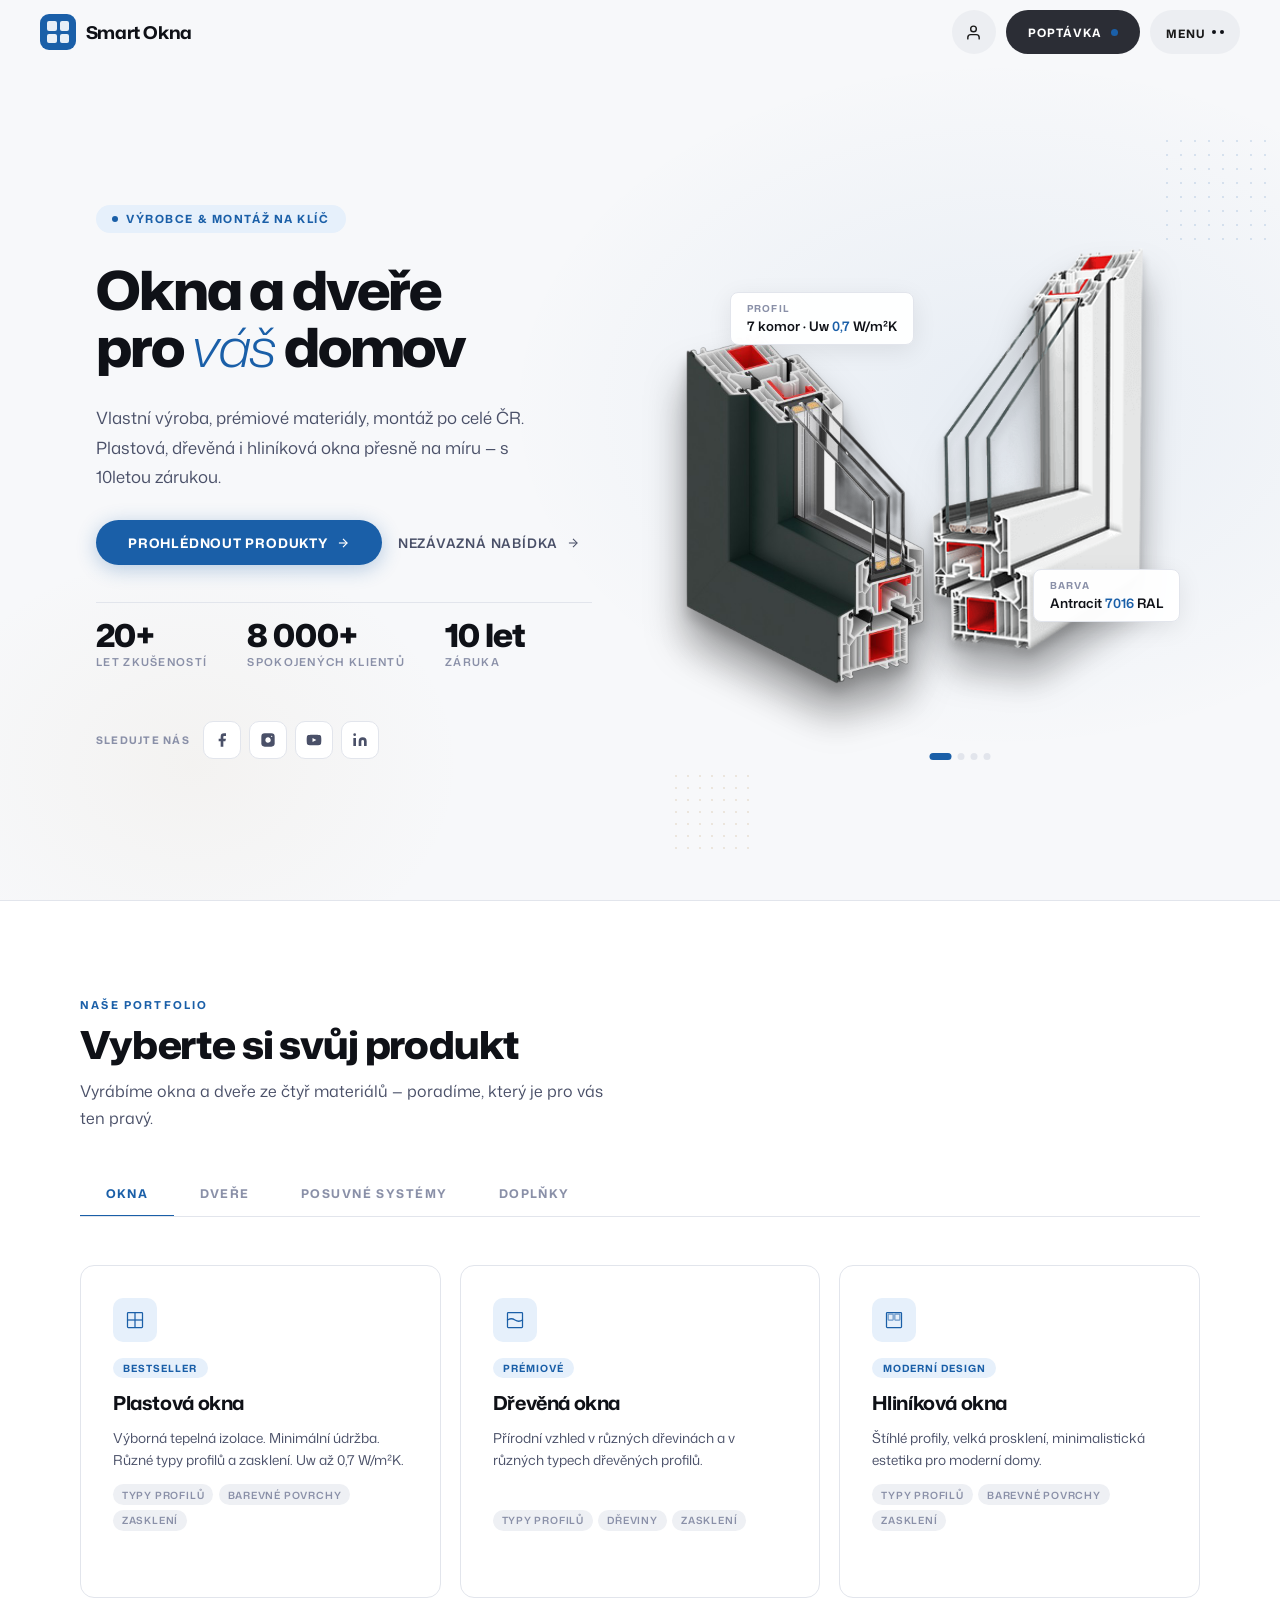
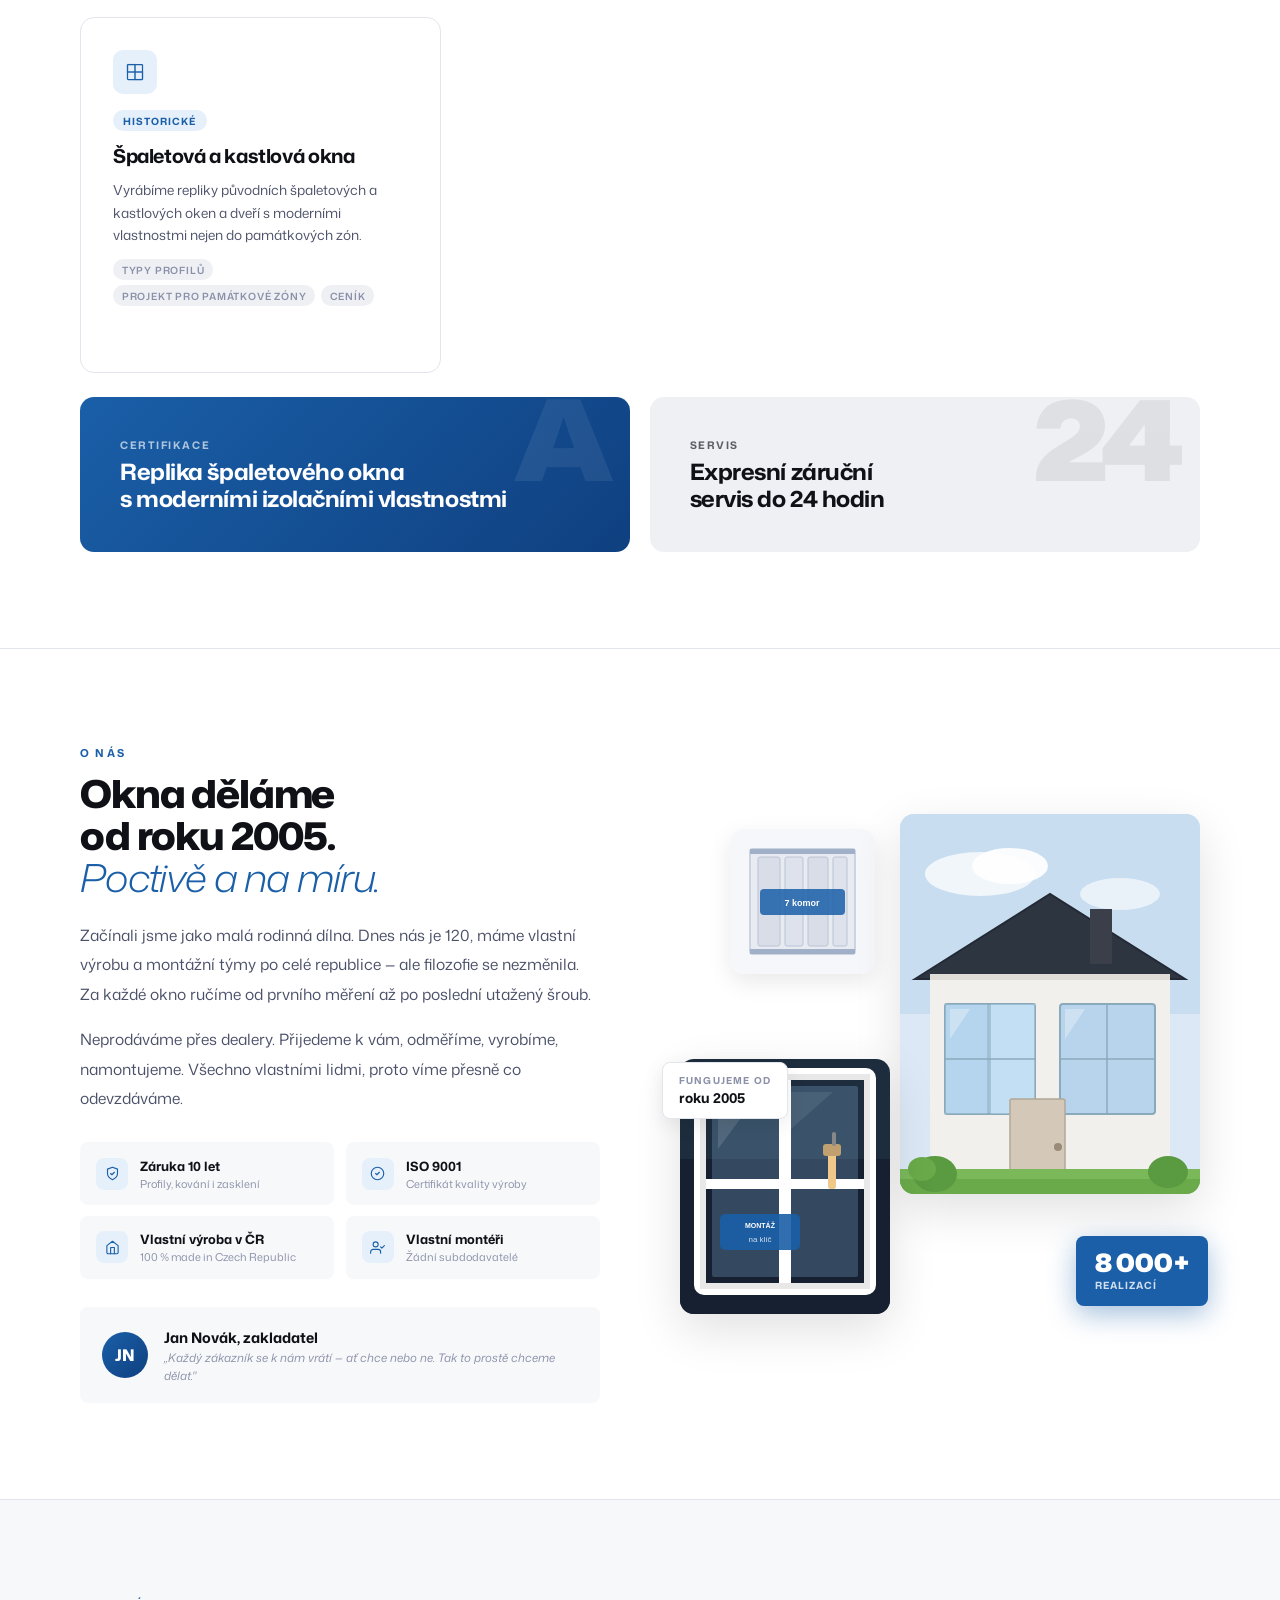
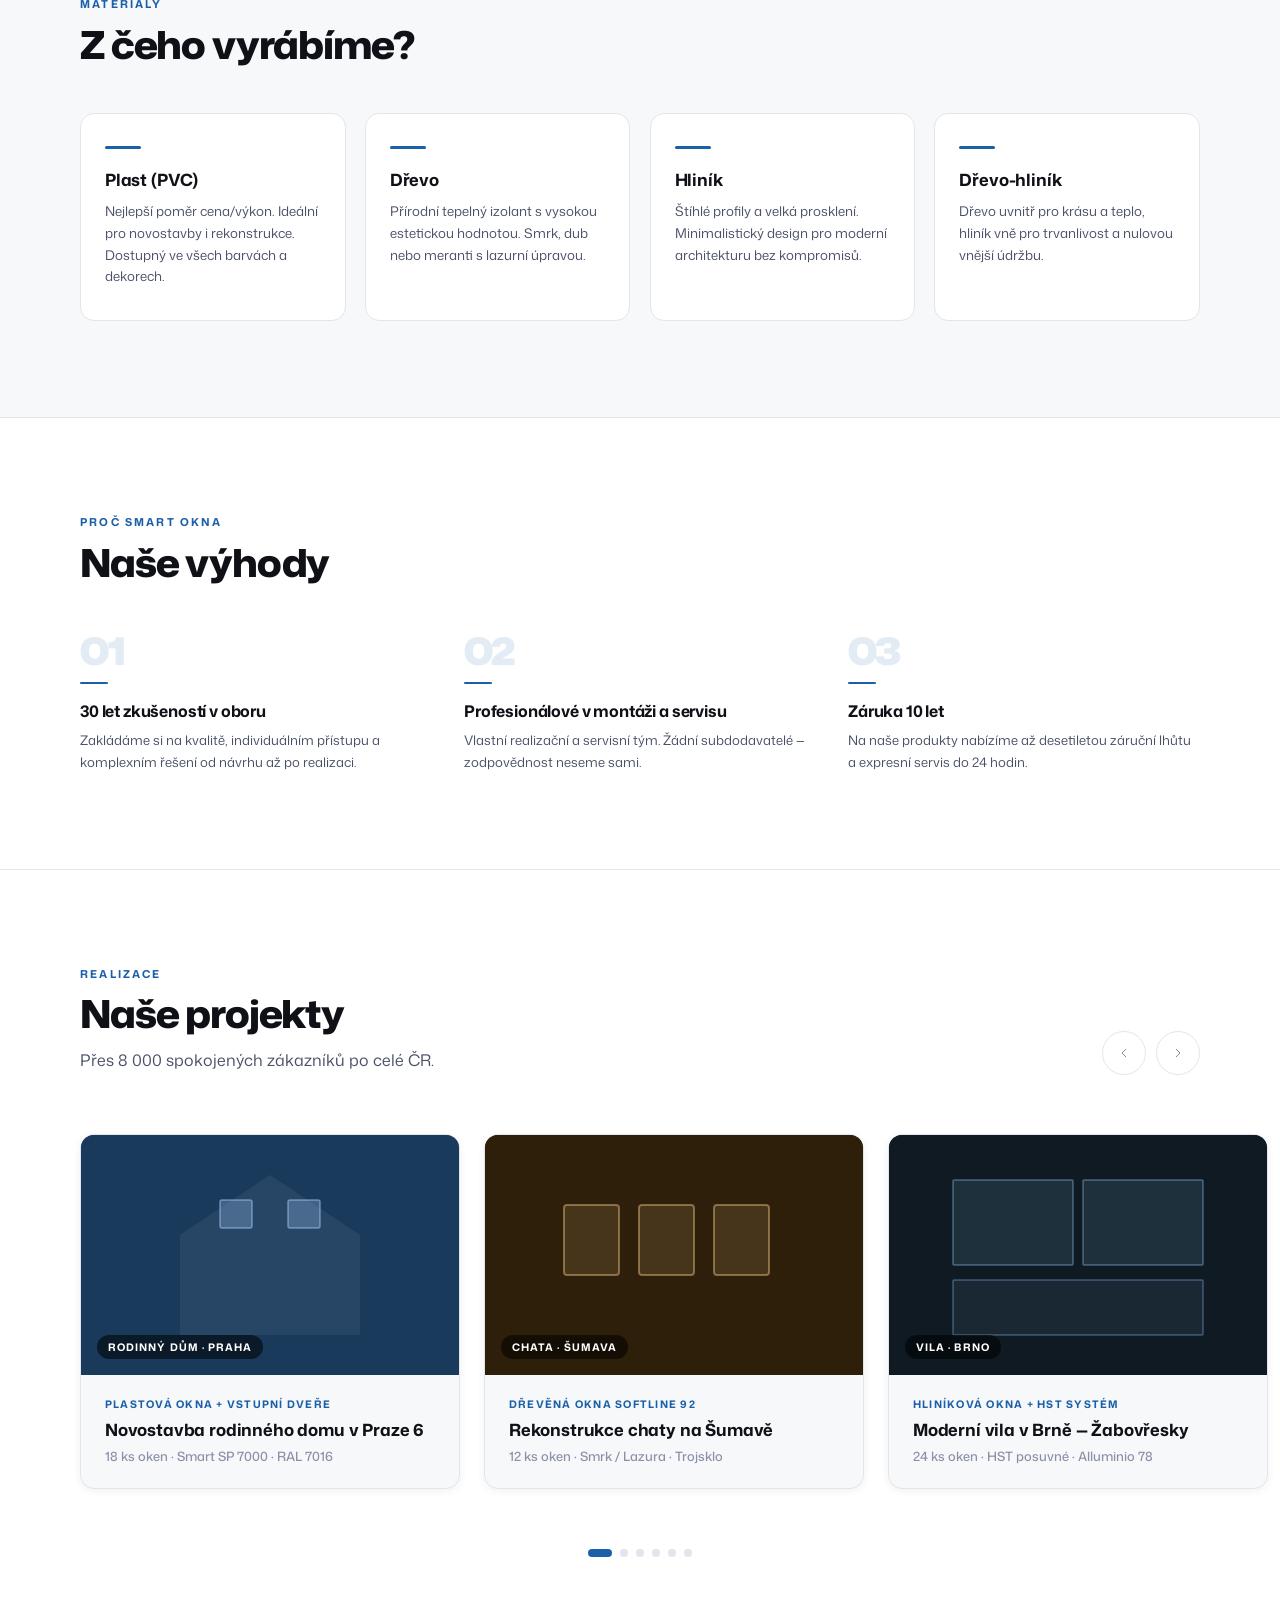
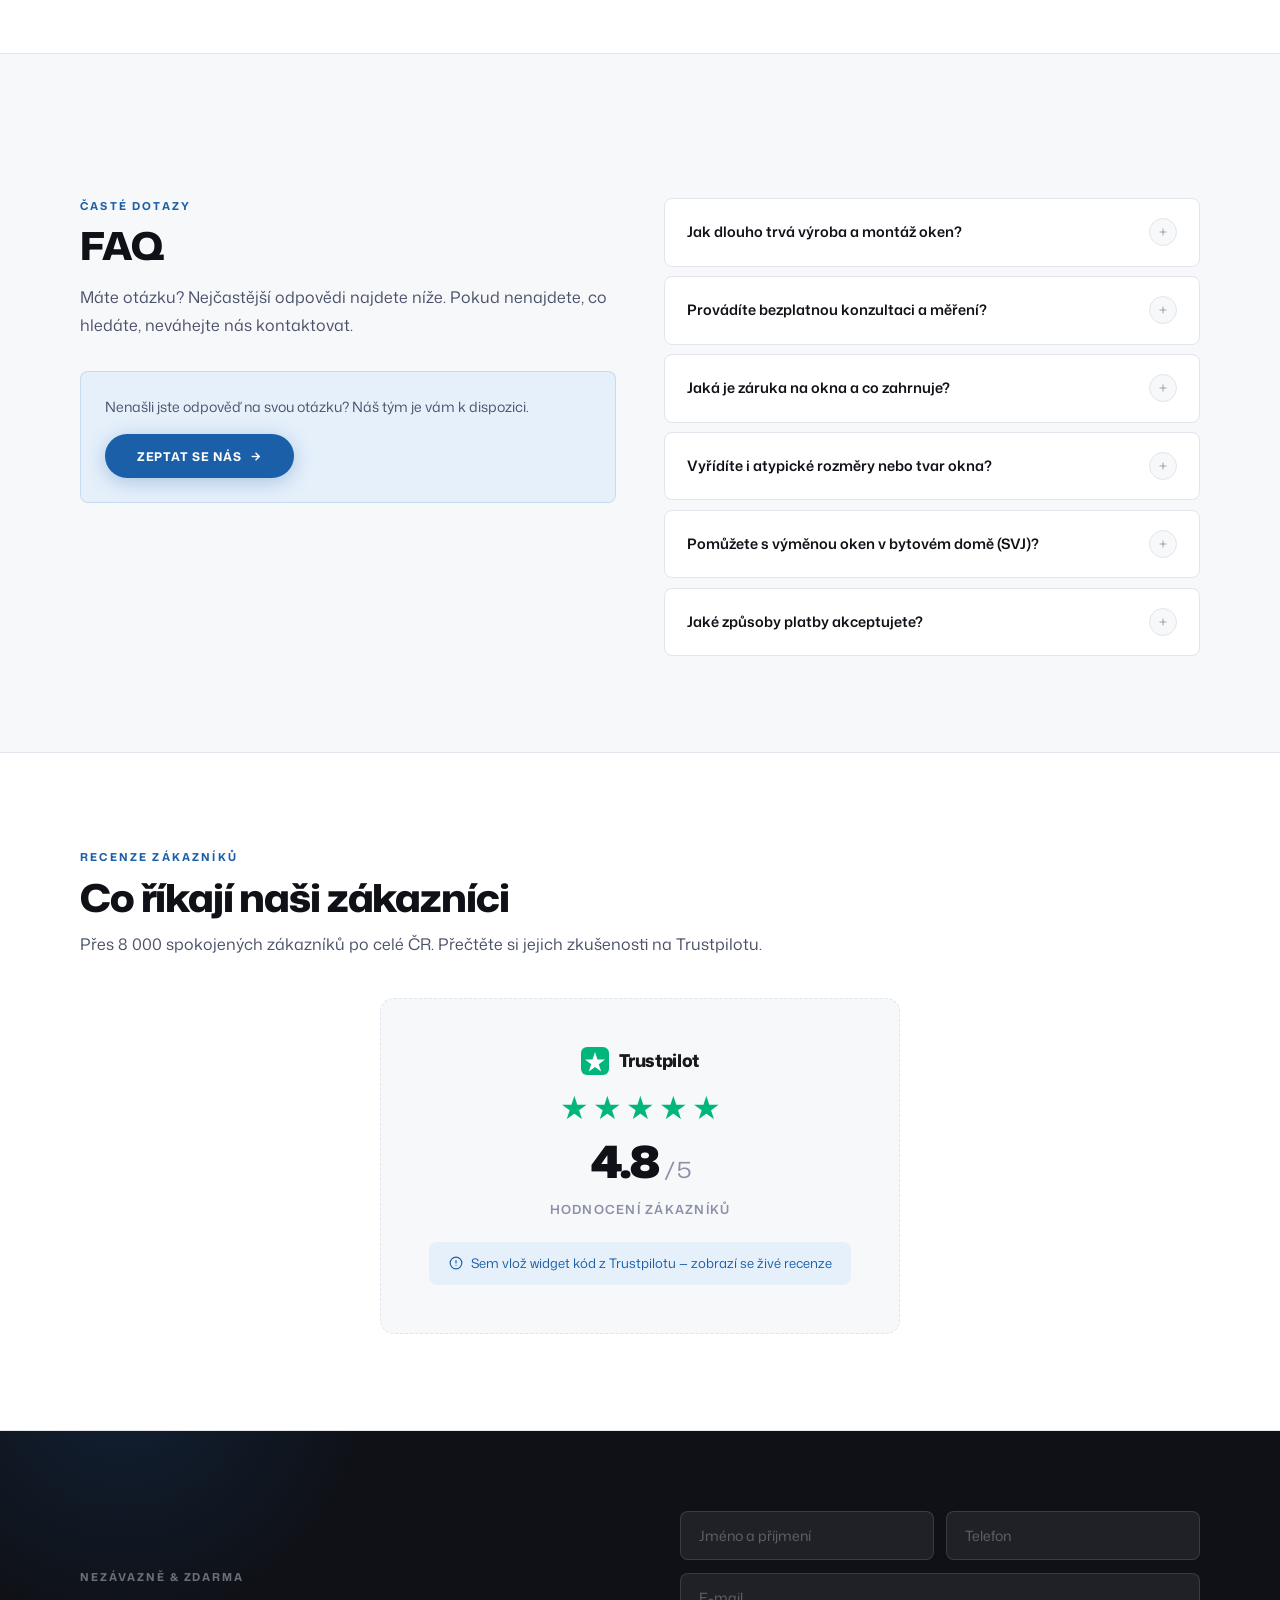
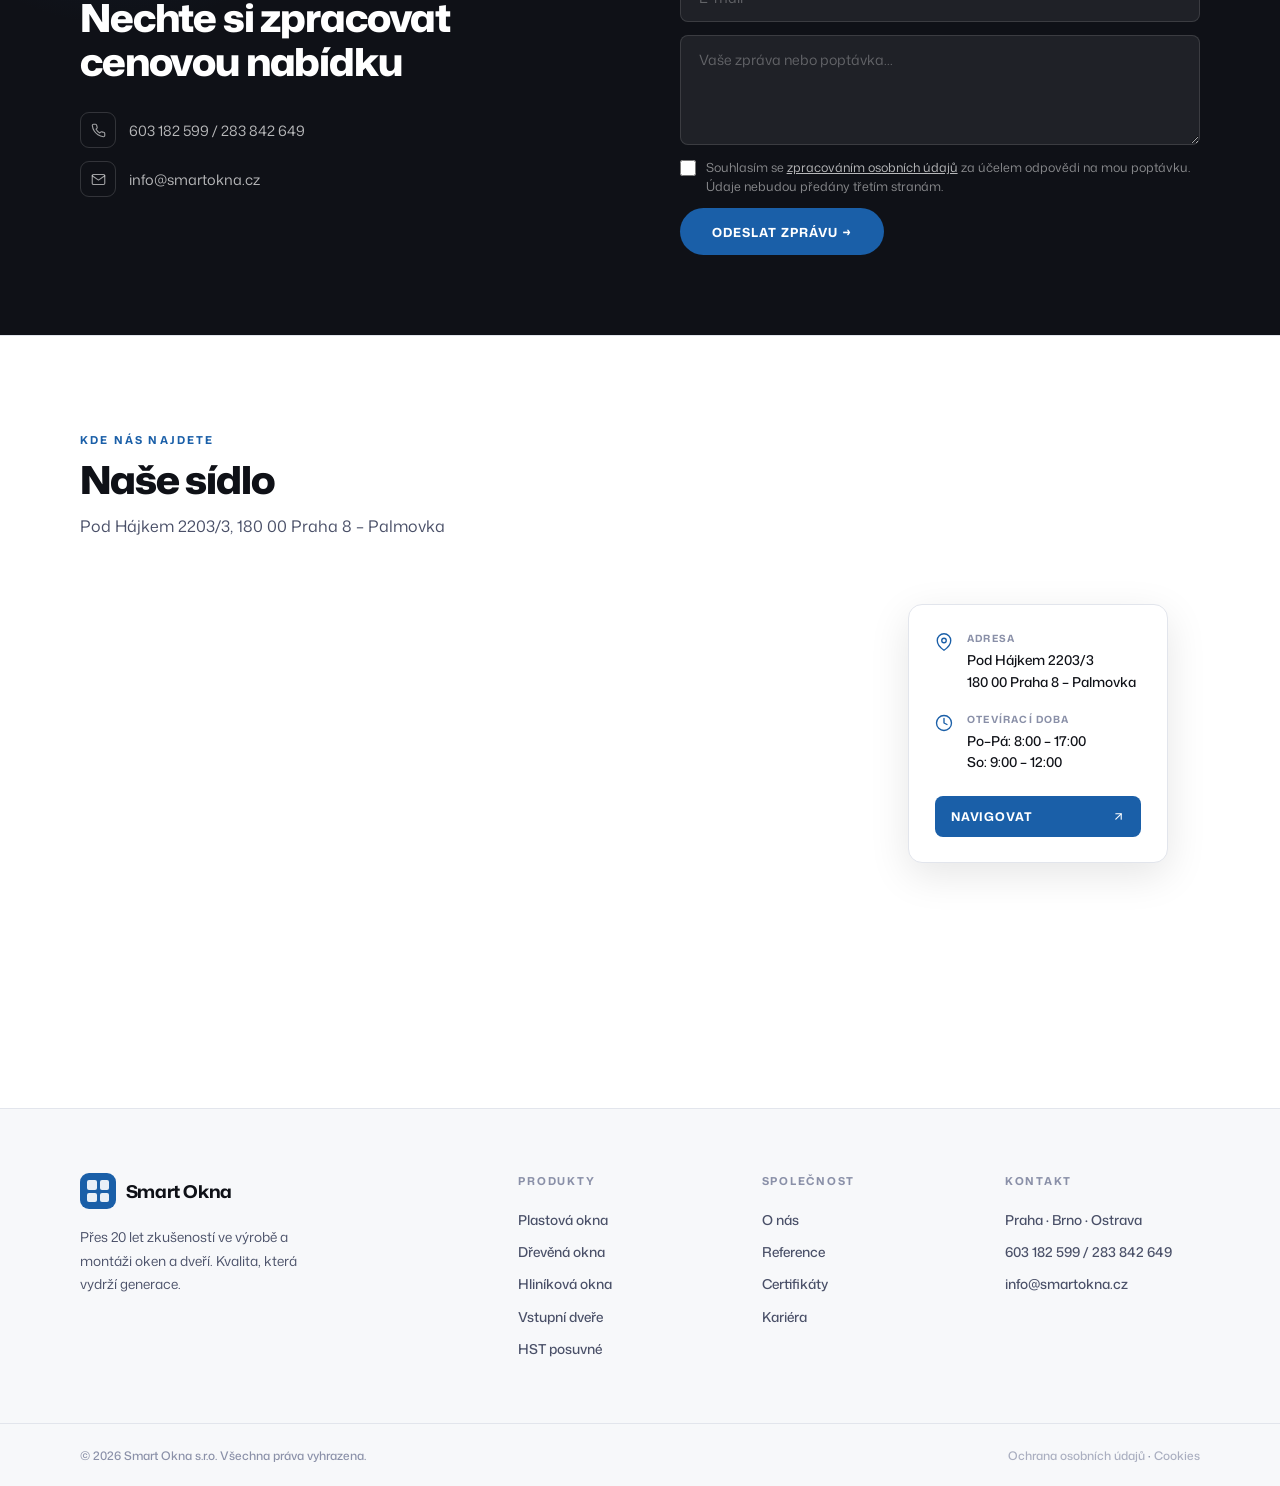
==== commit 3495720d: "Add files via upload" ====
--- a/index.html
+++ b/index.html
@@ -82,6 +82,9 @@
   .nav-overlay { position: fixed; inset: 0; z-index: 185; background: rgba(0,0,0,0); pointer-events: none; transition: background .35s; }
   .nav-overlay.active { background: rgba(0,0,0,.12); pointer-events: all; }
   .nav-links, .burger, .mobile-menu { display: none !important; }
+  .nav-admin-btn { width: 44px; height: 44px; padding: 0; background: #eceef2; color: #1a1a1a; border: none; border-radius: 100px; display: inline-flex; align-items: center; justify-content: center; transition: background .2s; text-decoration: none; flex-shrink: 0; }
+  .nav-admin-btn:hover { background: #e0e2e8; }
+  .nav-admin-btn svg { width: 17px; height: 17px; flex-shrink: 0; }
 
   .hero { min-height: 100vh; padding-top: 64px; display: grid; grid-template-columns: 1fr 1fr; align-items: center; position: relative; overflow: hidden; background: var(--off-white); }
   .hero::before { content: ''; position: absolute; inset: 0; pointer-events: none; background: radial-gradient(ellipse 55% 55% at 78% 45%, rgba(26,95,168,.07) 0%, transparent 70%), radial-gradient(ellipse 35% 40% at 15% 85%, rgba(196,168,122,.07) 0%, transparent 60%); }
@@ -116,6 +119,9 @@
   .social-btn:hover svg { fill: var(--accent); }
   .hero-right { position: relative; z-index: 2; height: 100%; min-height: 580px; display: flex; align-items: center; justify-content: center; }
   .floating-scene { position: relative; width: 460px; height: 500px; }
+  /* crossfade sloty */
+  .win-slot { position: absolute; inset: 0; opacity: 0; transition: opacity 1.2s ease; pointer-events: none; }
+  .win-slot.active { opacity: 1; pointer-events: all; }
   .float-win1 { position: absolute; bottom: -30px; left: -170px; width: 500px; z-index: 1; filter: drop-shadow(0px 30px 20px rgba(0,0,0,.35)) drop-shadow(0px 10px 6px rgba(0,0,0,.2)); animation: floatA 6s ease-in-out infinite; }
   .float-win2 { position: absolute; top: 10px; right: 20px; width: 275px; z-index: 2; filter: drop-shadow(0px 28px 18px rgba(0,0,0,.30)) drop-shadow(0px 8px 5px rgba(0,0,0,.18)); animation: floatB 7s ease-in-out infinite; animation-delay: -2s; }
   @keyframes floatA { 0%,100%{transform:translateY(0) rotate(-1deg)} 50%{transform:translateY(-18px) rotate(0deg)} }
@@ -129,6 +135,10 @@
   .win-label-title { font-size: .6rem; font-weight: 700; letter-spacing: .12em; text-transform: uppercase; color: var(--text-light); margin-bottom: .15rem; }
   .win-label-val { font-size: .82rem; font-weight: 600; color: var(--text); }
   .win-label-val span { color: var(--accent); }
+  /* tečky pod scénou */
+  .scene-dots { position: absolute; bottom: -28px; left: 50%; transform: translateX(-50%); display: flex; gap: 6px; z-index: 20; }
+  .scene-dot { width: 7px; height: 7px; border-radius: 50%; background: var(--border); border: none; cursor: pointer; padding: 0; transition: all .3s; }
+  .scene-dot.active { width: 22px; border-radius: 4px; background: var(--accent); }
 
   .divider { height: 1px; background: var(--border); }
   section { padding: 6rem 5rem; }
@@ -195,8 +205,8 @@
   .ac-floattag-label { font-size: .6rem; font-weight: 700; letter-spacing: .12em; text-transform: uppercase; color: var(--text-light); margin-bottom: .1rem; }
   .ac-floattag-val { font-size: .85rem; font-weight: 700; color: var(--text); }
 
-  @media (max-width: 1100px) { .about-grid { grid-template-columns: 1fr; gap: 3rem; } .about-collage { height: 380px; } .ac-main { width: 240px; height: 300px; } .ac-sec { width: 170px; height: 200px; } .ac-third { display: none; } .ac-floattag { left: 0; } }
-  @media (max-width: 600px) { .about-section { padding: 4rem 1.5rem; } .about-collage { height: 280px; } .ac-main { width: 190px; height: 235px; } .ac-sec { width: 145px; height: 170px; } .about-proofs { grid-template-columns: 1fr; } }
+
+
 
   .materials-section { background: var(--off-white); }
   .mat-grid { display: grid; grid-template-columns: repeat(4, 1fr); gap: 1.2rem; margin-top: 3rem; }
@@ -207,7 +217,7 @@
   .mat-title { font-size: 1.05rem; font-weight: 700; letter-spacing: -.01em; margin-bottom: .6rem; }
   .mat-desc { font-size: .83rem; color: var(--text-mid); line-height: 1.65; }
 
-  .why-grid { display: grid; grid-template-columns: repeat(4, 1fr); gap: 2rem; margin-top: 3rem; }
+  .why-grid { display: grid; grid-template-columns: repeat(3, 1fr); gap: 2rem; margin-top: 3rem; }
   .why-num { font-size: 2.4rem; font-weight: 900; font-stretch: 120%; color: rgba(26,95,168,.12); margin-bottom: .8rem; line-height: 1; letter-spacing: -.04em; }
   .why-title { font-size: 1rem; font-weight: 700; letter-spacing: -.01em; margin-bottom: .5rem; }
   .why-desc { font-size: .82rem; color: var(--text-mid); line-height: 1.65; }
@@ -220,10 +230,10 @@
   .carousel-btn:hover { border-color: var(--accent); background: var(--accent-pale); }
   .carousel-btn svg { width: 16px; height: 16px; stroke: var(--text-mid); }
   .carousel-btn:hover svg { stroke: var(--accent); }
-  .carousel-track-wrap { overflow: hidden; margin: 0 -5rem; padding: 0 5rem .5rem; }
+  .carousel-track-wrap { overflow: hidden; margin: 0 -5rem; padding: 1.2rem 5rem 1.8rem; }
   .carousel-track { display: flex; gap: 1.5rem; transition: transform .5s cubic-bezier(.4,0,.2,1); will-change: transform; }
-  .project-card { flex: 0 0 380px; border-radius: var(--radius); overflow: hidden; background: var(--off-white); border: 1.5px solid var(--border); cursor: pointer; transition: box-shadow .3s, transform .3s; }
-  .project-card:hover { box-shadow: 0 16px 48px rgba(0,0,0,.1); transform: translateY(-4px); }
+  .project-card { flex: 0 0 380px; border-radius: var(--radius); overflow: hidden; background: var(--off-white); border: 1.5px solid var(--border); cursor: pointer; transition: box-shadow .3s, transform .3s, border-color .3s; box-shadow: 0 2px 8px rgba(0,0,0,.06); }
+  .project-card:hover { box-shadow: 0 8px 28px rgba(0,0,0,.12); transform: translateY(-4px); border-color: rgba(26,95,168,.2); }
   .project-img { height: 240px; position: relative; overflow: hidden; display: flex; align-items: center; justify-content: center; }
   .project-img svg { width: 100%; height: 100%; }
   .project-img .img-label { position: absolute; bottom: 1rem; left: 1rem; background: rgba(0,0,0,.55); color: #fff; backdrop-filter: blur(6px); font-size: .65rem; font-weight: 700; letter-spacing: .1em; text-transform: uppercase; padding: .3rem .7rem; border-radius: 100px; }
@@ -277,11 +287,16 @@
   .btn-form-submit { padding: .9rem 2rem; background: var(--accent); color: #fff; font-size: .78rem; font-weight: 700; letter-spacing: .08em; text-transform: uppercase; border: none; border-radius: 100px; cursor: pointer; font-family: inherit; transition: background .2s, transform .15s; align-self: flex-start; }
   .btn-form-submit:hover { background: var(--accent-light); transform: translateY(-2px); }
   .form-success { display: none; padding: 1rem 1.2rem; background: rgba(26,95,168,.2); border: 1px solid rgba(26,95,168,.35); border-radius: var(--radius-sm); font-size: .88rem; color: rgba(255,255,255,.85); }
+  .gdpr-row { display: flex; align-items: flex-start; gap: .6rem; }
+  .gdpr-row input[type=checkbox] { width: 16px; height: 16px; margin-top: .15rem; accent-color: var(--accent); cursor: pointer; flex-shrink: 0; }
+  .gdpr-row label { font-size: .78rem; color: rgba(255,255,255,.5); line-height: 1.5; cursor: pointer; }
+  .gdpr-row label a { color: rgba(255,255,255,.7); text-decoration: underline; }
+  .gdpr-row label a:hover { color: #fff; }
   .btn-white { padding: .85rem 2rem; background: #fff; color: var(--text); font-size: .78rem; font-weight: 700; letter-spacing: .06em; text-transform: uppercase; text-decoration: none; border-radius: 100px; transition: opacity .2s, transform .15s; font-family: inherit; }
   .btn-white:hover { opacity: .9; transform: translateY(-2px); }
   .btn-outline-white { padding: .85rem 2rem; border: 1.5px solid rgba(255,255,255,.25); color: rgba(255,255,255,.75); font-size: .78rem; font-weight: 600; letter-spacing: .06em; text-transform: uppercase; text-decoration: none; border-radius: 100px; transition: all .2s; font-family: inherit; }
   .btn-outline-white:hover { border-color: rgba(255,255,255,.65); color: #fff; }
-  @media (max-width: 960px) { .cta-section { grid-template-columns: 1fr; gap: 3rem; } .contact-form-row { grid-template-columns: 1fr; } }
+
 
   /* ─── RECENZE / TRUSTPILOT ─── */
   .reviews-section { background: var(--white); padding: 6rem 5rem; }
@@ -293,7 +308,7 @@
   .tp-score span { font-size: 1.4rem; font-weight: 400; color: var(--text-light); }
   .tp-count { font-size: .78rem; font-weight: 600; letter-spacing: .1em; text-transform: uppercase; color: var(--text-light); }
   .tp-hint { display: flex; align-items: center; gap: .5rem; font-size: .82rem; color: var(--text-light); margin-top: .5rem; padding: .8rem 1.2rem; background: var(--accent-pale); border-radius: var(--radius-sm); color: var(--accent); }
-  @media (max-width: 960px) { .reviews-section { padding: 4rem 1.5rem; } }
+
 
 
   .map-section { background: var(--white); padding: 6rem 5rem; }
@@ -306,7 +321,7 @@
   .map-card-btn { display: flex; align-items: center; justify-content: space-between; padding: .75rem 1rem; background: var(--accent); color: #fff; border-radius: var(--radius-sm); font-size: .75rem; font-weight: 700; letter-spacing: .08em; text-transform: uppercase; text-decoration: none; transition: background .2s; margin-top: .2rem; }
   .map-card-btn:hover { background: var(--accent-light); }
   .map-card-btn svg { width: 13px; height: 13px; stroke: #fff; }
-  @media (max-width: 960px) { .map-section { padding: 4rem 1.5rem; } .map-card { position: static; width: 100%; margin-top: 1rem; box-shadow: none; } }
+
 
   footer { background: var(--off-white); border-top: 1px solid var(--border); padding: 4rem 5rem; display: grid; grid-template-columns: 2fr 1fr 1fr 1fr; gap: 3rem; }
   .footer-brand p { font-size: .85rem; color: var(--text-mid); line-height: 1.7; margin-top: 1rem; max-width: 240px; }
@@ -319,30 +334,143 @@
   .fade-up { opacity: 0; transform: translateY(24px); transition: opacity .65s ease, transform .65s ease; }
   .fade-up.visible { opacity: 1; transform: none; }
 
+  /* ═══════════════════════════════════════
+     RESPONZIVNÍ DESIGN — MOBILNÍ ZAŘÍZENÍ
+     ═══════════════════════════════════════ */
+
+  /* ── Tablet landscape / malý desktop ── */
   @media (max-width: 1100px) {
-    .about-section { grid-template-columns: 1fr; gap: 3rem; }
+    .about-grid { grid-template-columns: 1fr; gap: 3rem; }
+    .about-collage { height: 380px; }
+    .ac-main { width: 240px; height: 300px; }
+    .ac-sec { width: 170px; height: 200px; }
+    .ac-third { display: none; }
+    .ac-floattag { left: 0; }
     .mat-grid { grid-template-columns: 1fr 1fr; }
     .why-grid { grid-template-columns: 1fr 1fr; }
     .faq-grid { grid-template-columns: 1fr; }
   }
+
+  /* ── Tablet ── */
   @media (max-width: 960px) {
     nav { padding: 0 1.5rem; }
     .hero { grid-template-columns: 1fr; min-height: auto; }
-    .hero-left { padding: 3rem 1.5rem 2rem; }
+    .hero-left { padding: 5rem 1.8rem 3rem; gap: 1.4rem; }
     .hero-right { display: none; }
-    section { padding: 4rem 1.5rem; }
-    .about-section { padding: 4rem 1.5rem; }
-    .featured-banner { grid-template-columns: 1fr; }
-    footer { grid-template-columns: 1fr 1fr; padding: 3rem 1.5rem; }
-    .footer-bottom { padding: 1.4rem 1.5rem; flex-direction: column; gap: .4rem; }
-    .cta-section { padding: 3rem 1.5rem; }
-    .carousel-track-wrap { margin: 0 -1.5rem; padding: 0 1.5rem .5rem; }
-    .projects-section { padding: 4rem 1.5rem; }
+    h1.hero-title { font-size: clamp(2.4rem, 6vw, 3.2rem); }
+    .hero-stats { gap: 1.8rem; }
+    section { padding: 4rem 1.8rem; }
+    .about-section { padding: 4rem 1.8rem; }
+    .featured-banner { grid-template-columns: 1fr 1fr; }
+    footer { grid-template-columns: 1fr 1fr; padding: 3rem 1.8rem; }
+    .footer-bottom { padding: 1.4rem 1.8rem; flex-direction: column; gap: .4rem; text-align: center; }
+    .cta-section { grid-template-columns: 1fr; gap: 2.5rem; padding: 3.5rem 1.8rem; }
+    .contact-form-row { grid-template-columns: 1fr; }
+    .carousel-track-wrap { margin: 0 -1.8rem; padding: 1rem 1.8rem 1.5rem; }
+    .projects-section { padding: 4rem 1.8rem; }
+    .reviews-section { padding: 4rem 1.8rem; }
+    .map-section { padding: 4rem 1.8rem; }
+    .map-card { position: static; width: 100%; margin-top: 1rem; box-shadow: none; }
+    .faq-section { padding: 4rem 1.8rem; }
   }
+
+  /* ── Mobilní telefon ── */
   @media (max-width: 600px) {
-    .mat-grid, .why-grid, footer { grid-template-columns: 1fr; }
-    .project-card { flex: 0 0 300px; }
-    .project-img { height: 190px; }
+    /* Nav */
+    nav { padding: 0 1.1rem; height: 58px; }
+    .logo-text { font-size: 1rem; }
+    .logo-icon { width: 30px; height: 30px; }
+    .nav-admin-btn { display: none; }
+    .nav-cta { height: 38px; padding: 0 14px; font-size: .68rem; }
+    .nav-cta-dot { display: none; }
+    .nav-menu-btn { height: 38px; padding: 0 12px; font-size: .68rem; }
+
+    /* Hero */
+    .hero { padding-top: 58px; }
+    .hero-left { padding: 2.5rem 1.2rem 2.5rem; gap: 1.2rem; }
+    h1.hero-title { font-size: clamp(2.2rem, 9vw, 2.8rem); }
+    .hero-desc { font-size: .95rem; }
+    .hero-actions { flex-direction: column; align-items: flex-start; gap: .7rem; }
+    .btn-primary, .btn-ghost { font-size: .78rem; }
+    .btn-primary { padding: .8rem 1.6rem; width: 100%; justify-content: center; }
+    .hero-stats { gap: 1.4rem; flex-wrap: wrap; }
+    .stat-num { font-size: 1.7rem; }
+    .hero-socials { flex-wrap: wrap; gap: .4rem; }
+
+    /* Sekce */
+    section { padding: 3rem 1.2rem; }
+    .about-section { padding: 3rem 1.2rem; }
+    .sec-title { font-size: clamp(1.6rem, 7vw, 2.2rem); }
+
+    /* Produkty */
+    .tab-bar { margin-top: 1.5rem; margin-bottom: 2rem; }
+    .tab-btn { padding: .7rem 1rem; font-size: .68rem; }
+    .products-grid { grid-template-columns: 1fr; }
+    .product-card { padding: 1.4rem; }
+    .featured-banner { grid-template-columns: 1fr; gap: .8rem; }
+    .feat-title { font-size: 1.2rem; }
+
+    /* O nás */
+    .about-collage { height: 260px; }
+    .ac-main { width: 180px; height: 220px; }
+    .ac-sec { width: 135px; height: 160px; }
+    .about-proofs { grid-template-columns: 1fr; }
+    .about-title { font-size: clamp(1.8rem, 7vw, 2.2rem); }
+
+    /* Materiály a výhody */
+    .mat-grid { grid-template-columns: 1fr 1fr; gap: .8rem; }
+    .mat-card { padding: 1.3rem 1rem; }
+    .why-grid { grid-template-columns: 1fr; gap: 1.5rem; }
+
+    /* Projekty */
+    .projects-header { flex-direction: column; align-items: flex-start; gap: 1rem; }
+    .project-card { flex: 0 0 85vw; }
+    .project-img { height: 200px; }
+    .carousel-track-wrap { margin: 0 -1.2rem; padding: .8rem 1.2rem 1.2rem; }
+
+    /* FAQ */
+    .faq-section { padding: 3rem 1.2rem; }
+    .faq-grid { gap: 2rem; margin-top: 2rem; }
+    .faq-q-text { font-size: .85rem; }
+
+    /* CTA / Kontakt */
+    .cta-section { padding: 2.8rem 1.2rem; gap: 2rem; }
+    .cta-title { font-size: clamp(1.6rem, 7vw, 2.2rem); }
+    .btn-form-submit { width: 100%; justify-content: center; }
+
+    /* Mapa */
+    .map-section { padding: 3rem 1.2rem; }
+    .map-wrap iframe { height: 300px; border-radius: var(--radius-sm); }
+
+    /* Reviews */
+    .reviews-section { padding: 3rem 1.2rem; }
+
+    /* Footer */
+    .mat-grid, footer { grid-template-columns: 1fr; }
+    footer { grid-template-columns: 1fr 1fr; gap: 2rem; padding: 2.5rem 1.2rem; }
+    .footer-bottom { padding: 1.2rem 1.2rem; font-size: .7rem; }
+
+    /* Nav dropdown */
+    .nav-dropdown { right: 1.1rem; left: 1.1rem; width: auto; }
+  }
+
+  /* ── Malý telefon (iPhone SE apod.) ── */
+  @media (max-width: 380px) {
+    h1.hero-title { font-size: 2rem; }
+    .hero-stats { gap: 1rem; }
+    .stat-num { font-size: 1.5rem; }
+    footer { grid-template-columns: 1fr; }
+    .project-card { flex: 0 0 92vw; }
+    .mat-grid { grid-template-columns: 1fr; }
+  }
+
+  /* ── Touch zařízení — odstraň hover efekty ── */
+  @media (hover: none) {
+    .product-card:hover { transform: none; box-shadow: none; border-color: var(--border); }
+    .project-card:hover { transform: none; box-shadow: 0 2px 8px rgba(0,0,0,.06); border-color: var(--border); }
+    .btn-primary:hover { transform: none; }
+    .mat-card:hover { transform: none; box-shadow: none; }
+    .product-card:hover .product-link { opacity: 1; transform: translateX(0); }
   }
 </style>
 </head>
@@ -354,6 +482,9 @@
     <span class="logo-text">Smart Okna</span>
   </a>
   <div class="nav-right">
+    <a href="admin/login.php" class="nav-admin-btn" title="Administrace" aria-label="Administrace">
+      <svg viewBox="0 0 24 24" fill="none" stroke="currentColor" stroke-width="2" stroke-linecap="round" stroke-linejoin="round"><path d="M20 21v-2a4 4 0 00-4-4H8a4 4 0 00-4 4v2"/><circle cx="12" cy="7" r="4"/></svg>
+    </a>
     <a href="#kontakt" class="nav-cta">
       <span class="nav-cta-arrow"><svg viewBox="0 0 24 24"><line x1="5" y1="12" x2="19" y2="12"/><polyline points="12 5 19 12 12 19"/></svg></span>
       POPTÁVKA
@@ -438,41 +569,140 @@
   <div class="hero-right">
     <div class="hero-dots"></div>
     <div class="hero-dots2"></div>
-    <div class="floating-scene">
-
-      <!-- ⬇ VLEVO: nahraď src za cestu ke své fotce, např. src="okno-bile.png" -->
-      <img class="float-win1" src="58170 copy.png" alt="Okno vlevo"
-           onerror="this.style.display='none';this.nextElementSibling.style.display='block'">
-      <svg class="float-win1" viewBox="0 0 220 275" xmlns="http://www.w3.org/2000/svg" style="display:none">
-        <rect width="220" height="275" rx="5" fill="white" stroke="#d4d8e2" stroke-width="2.5"/>
-        <rect x="8" y="8" width="96" height="118" rx="2" fill="#e8f0f8" stroke="#bcc8dc" stroke-width="1.5"/>
-        <rect x="116" y="8" width="96" height="118" rx="2" fill="#e8f0f8" stroke="#bcc8dc" stroke-width="1.5"/>
-        <rect x="8" y="142" width="204" height="120" rx="2" fill="#e8f0f8" stroke="#bcc8dc" stroke-width="1.5"/>
-        <rect x="105" y="0" width="10" height="275" fill="white"/>
-        <rect x="0" y="132" width="220" height="10" fill="white"/>
-        <circle cx="108" cy="138" r="7" fill="#e2e8f0" stroke="#c8d4e8" stroke-width="1"/>
-      </svg>
-
-      <!-- ⬇ VPRAVO: nahraď src za cestu ke své fotce, např. src="okno-antracit.png" -->
-      <img class="float-win2" src="pro-82-Recovered copy.png" alt="Okno vpravo"
-           onerror="this.style.display='none';this.nextElementSibling.style.display='block'">
-      <svg class="float-win2" viewBox="0 0 275 335" xmlns="http://www.w3.org/2000/svg" style="display:none">
-        <rect width="275" height="335" rx="5" fill="#182535" stroke="#253a52" stroke-width="2.5"/>
-        <rect x="10" y="10" width="122" height="152" rx="2" fill="#1e3250" stroke="#2e5080" stroke-width="1.5"/>
-        <rect x="143" y="10" width="122" height="152" rx="2" fill="#1e3250" stroke="#2e5080" stroke-width="1.5"/>
-        <rect x="10" y="178" width="255" height="146" rx="2" fill="#1e3250" stroke="#2e5080" stroke-width="1.5"/>
-        <rect x="132" y="0" width="11" height="335" fill="#182535"/>
-        <rect x="0" y="168" width="275" height="11" fill="#182535"/>
-        <circle cx="137" cy="173" r="9" fill="#253a52" stroke="#3a6090" stroke-width="1.5"/>
-      </svg>
-      <div class="win-label win-label-1">
-        <div class="win-label-title">Profil</div>
-        <div class="win-label-val">7 komor · Uw <span>0,7</span> W/m²K</div>
-      </div>
-      <div class="win-label win-label-2">
-        <div class="win-label-title">Barva</div>
-        <div class="win-label-val">Antracit <span>7016</span> RAL</div>
-      </div>
+    <div class="floating-scene" id="floatingScene">
+
+      <!-- SLOT 0: Plastová okna – bílá + antracit (původní fotky) -->
+      <div class="win-slot active" id="winSlot0">
+        <img class="float-win1" src="58170 copy.png" alt="Plastové okno bílé"
+             onerror="this.style.display='none';this.nextElementSibling.style.display='block'">
+        <svg class="float-win1" viewBox="0 0 220 275" xmlns="http://www.w3.org/2000/svg" style="display:none">
+          <rect width="220" height="275" rx="5" fill="white" stroke="#d4d8e2" stroke-width="2.5"/>
+          <rect x="8" y="8" width="96" height="118" rx="2" fill="#e8f0f8" stroke="#bcc8dc" stroke-width="1.5"/>
+          <rect x="116" y="8" width="96" height="118" rx="2" fill="#e8f0f8" stroke="#bcc8dc" stroke-width="1.5"/>
+          <rect x="8" y="142" width="204" height="120" rx="2" fill="#e8f0f8" stroke="#bcc8dc" stroke-width="1.5"/>
+          <rect x="105" y="0" width="10" height="275" fill="white"/>
+          <rect x="0" y="132" width="220" height="10" fill="white"/>
+          <circle cx="108" cy="138" r="7" fill="#e2e8f0" stroke="#c8d4e8" stroke-width="1"/>
+        </svg>
+        <img class="float-win2" src="pro-82-Recovered copy.png" alt="Plastové okno antracit"
+             onerror="this.style.display='none';this.nextElementSibling.style.display='block'">
+        <svg class="float-win2" viewBox="0 0 275 335" xmlns="http://www.w3.org/2000/svg" style="display:none">
+          <rect width="275" height="335" rx="5" fill="#182535" stroke="#253a52" stroke-width="2.5"/>
+          <rect x="10" y="10" width="122" height="152" rx="2" fill="#1e3250" stroke="#2e5080" stroke-width="1.5"/>
+          <rect x="143" y="10" width="122" height="152" rx="2" fill="#1e3250" stroke="#2e5080" stroke-width="1.5"/>
+          <rect x="10" y="178" width="255" height="146" rx="2" fill="#1e3250" stroke="#2e5080" stroke-width="1.5"/>
+          <rect x="132" y="0" width="11" height="335" fill="#182535"/>
+          <rect x="0" y="168" width="275" height="11" fill="#182535"/>
+          <circle cx="137" cy="173" r="9" fill="#253a52" stroke="#3a6090" stroke-width="1.5"/>
+        </svg>
+        <div class="win-label win-label-1"><div class="win-label-title">Profil</div><div class="win-label-val">7 komor · Uw <span>0,7</span> W/m²K</div></div>
+        <div class="win-label win-label-2"><div class="win-label-title">Barva</div><div class="win-label-val">Antracit <span>7016</span> RAL</div></div>
+      </div>
+
+      <!-- SLOT 1: Dřevěná okna – dub zlatý -->
+      <!-- FOTO: vlevo nahraď src="okno-drevo-vlevo.png", vpravo src="okno-drevo-vpravo.png" -->
+      <div class="win-slot" id="winSlot1">
+        <img class="float-win1" src="okno-drevo-vlevo.png" alt="Dřevěné okno vlevo"
+             onerror="this.style.display='none';this.nextElementSibling.style.display='block'">
+        <svg class="float-win1" viewBox="0 0 220 275" xmlns="http://www.w3.org/2000/svg" style="display:none">
+          <rect width="220" height="275" rx="5" fill="#3d2a12" stroke="#6b4820" stroke-width="2.5"/>
+          <rect x="8" y="8" width="96" height="118" rx="2" fill="#c8a86a" stroke="#a07840" stroke-width="1.5" fill-opacity=".22"/>
+          <rect x="116" y="8" width="96" height="118" rx="2" fill="#c8a86a" stroke="#a07840" stroke-width="1.5" fill-opacity=".22"/>
+          <rect x="8" y="142" width="204" height="120" rx="2" fill="#c8a86a" stroke="#a07840" stroke-width="1.5" fill-opacity=".22"/>
+          <rect x="105" y="0" width="10" height="275" fill="#3d2a12"/>
+          <rect x="0" y="132" width="220" height="10" fill="#3d2a12"/>
+          <circle cx="108" cy="138" r="7" fill="#5a3a18" stroke="#a07840" stroke-width="1"/>
+          <line x1="18" y1="15" x2="96" y2="15" stroke="#a07840" stroke-width=".8" opacity=".4"/>
+          <line x1="18" y1="25" x2="96" y2="25" stroke="#a07840" stroke-width=".8" opacity=".25"/>
+          <line x1="18" y1="35" x2="96" y2="35" stroke="#a07840" stroke-width=".8" opacity=".2"/>
+        </svg>
+        <img class="float-win2" src="okno-drevo-vpravo.png" alt="Dřevěné okno vpravo"
+             onerror="this.style.display='none';this.nextElementSibling.style.display='block'">
+        <svg class="float-win2" viewBox="0 0 275 335" xmlns="http://www.w3.org/2000/svg" style="display:none">
+          <rect width="275" height="335" rx="5" fill="#2d1f0a" stroke="#5a3a18" stroke-width="2.5"/>
+          <rect x="10" y="10" width="122" height="152" rx="2" fill="#c8a86a" stroke="#a07840" stroke-width="1.5" fill-opacity=".25"/>
+          <rect x="143" y="10" width="122" height="152" rx="2" fill="#c8a86a" stroke="#a07840" stroke-width="1.5" fill-opacity=".25"/>
+          <rect x="10" y="178" width="255" height="146" rx="2" fill="#c8a86a" stroke="#a07840" stroke-width="1.5" fill-opacity=".25"/>
+          <rect x="132" y="0" width="11" height="335" fill="#2d1f0a"/>
+          <rect x="0" y="168" width="275" height="11" fill="#2d1f0a"/>
+          <circle cx="137" cy="173" r="9" fill="#5a3a18" stroke="#a07840" stroke-width="1.5"/>
+          <line x1="22" y1="18" x2="122" y2="18" stroke="#a07840" stroke-width=".8" opacity=".35"/>
+          <line x1="22" y1="30" x2="122" y2="30" stroke="#a07840" stroke-width=".8" opacity=".22"/>
+        </svg>
+        <div class="win-label win-label-1"><div class="win-label-title">Materiál</div><div class="win-label-val">Smrk · <span>Trojsklo</span></div></div>
+        <div class="win-label win-label-2"><div class="win-label-title">Barva</div><div class="win-label-val">Dub <span>zlatý</span></div></div>
+      </div>
+
+      <!-- SLOT 2: Hliníková okna – stříbrná slim -->
+      <!-- FOTO: vlevo nahraď src="okno-hlinik-vlevo.png", vpravo src="okno-hlinik-vpravo.png" -->
+      <div class="win-slot" id="winSlot2">
+        <img class="float-win1" src="okno-hlinik-vlevo.png" alt="Hliníkové okno vlevo"
+             onerror="this.style.display='none';this.nextElementSibling.style.display='block'">
+        <svg class="float-win1" viewBox="0 0 220 275" xmlns="http://www.w3.org/2000/svg" style="display:none">
+          <rect width="220" height="275" rx="3" fill="#b8c8d4" stroke="#8899aa" stroke-width="2"/>
+          <rect x="8" y="8" width="96" height="118" rx="1" fill="#ddeaf5" stroke="#8899aa" stroke-width="1.2"/>
+          <rect x="116" y="8" width="96" height="118" rx="1" fill="#ddeaf5" stroke="#8899aa" stroke-width="1.2"/>
+          <rect x="8" y="142" width="204" height="120" rx="1" fill="#ddeaf5" stroke="#8899aa" stroke-width="1.2"/>
+          <rect x="103" y="0" width="14" height="275" fill="#b8c8d4"/>
+          <rect x="0" y="130" width="220" height="14" fill="#b8c8d4"/>
+          <circle cx="110" cy="137" r="6" fill="#9aaabb" stroke="#788899" stroke-width="1"/>
+          <polygon points="12,12 30,12 12,35" fill="rgba(255,255,255,.3)"/>
+          <polygon points="120,12 138,12 120,35" fill="rgba(255,255,255,.3)"/>
+        </svg>
+        <img class="float-win2" src="okno-hlinik-vpravo.png" alt="Hliníkové okno vpravo"
+             onerror="this.style.display='none';this.nextElementSibling.style.display='block'">
+        <svg class="float-win2" viewBox="0 0 275 335" xmlns="http://www.w3.org/2000/svg" style="display:none">
+          <rect width="275" height="335" rx="3" fill="#8899aa" stroke="#6677aa" stroke-width="2"/>
+          <rect x="10" y="10" width="122" height="152" rx="1" fill="#99aacc" stroke="#6677aa" stroke-width="1.2" fill-opacity=".4"/>
+          <rect x="143" y="10" width="122" height="152" rx="1" fill="#99aacc" stroke="#6677aa" stroke-width="1.2" fill-opacity=".4"/>
+          <rect x="10" y="178" width="255" height="146" rx="1" fill="#99aacc" stroke="#6677aa" stroke-width="1.2" fill-opacity=".4"/>
+          <rect x="130" y="0" width="15" height="335" fill="#8899aa"/>
+          <rect x="0" y="166" width="275" height="15" fill="#8899aa"/>
+          <circle cx="137" cy="173" r="8" fill="#6677aa" stroke="#aabbcc" stroke-width="1.5"/>
+        </svg>
+        <div class="win-label win-label-1"><div class="win-label-title">Materiál</div><div class="win-label-val">Hliník · <span>Slim profil</span></div></div>
+        <div class="win-label win-label-2"><div class="win-label-title">Barva</div><div class="win-label-val">Stříbrná <span>9006</span> RAL</div></div>
+      </div>
+
+      <!-- SLOT 3: Dřevo-hliník – černá -->
+      <!-- FOTO: vlevo nahraď src="okno-drevo-hlinik-vlevo.png", vpravo src="okno-drevo-hlinik-vpravo.png" -->
+      <div class="win-slot" id="winSlot3">
+        <img class="float-win1" src="okno-drevo-hlinik-vlevo.png" alt="Dřevo-hliníkové okno vlevo"
+             onerror="this.style.display='none';this.nextElementSibling.style.display='block'">
+        <svg class="float-win1" viewBox="0 0 220 275" xmlns="http://www.w3.org/2000/svg" style="display:none">
+          <rect width="220" height="275" rx="5" fill="#1a1a2e" stroke="#2a2a4e" stroke-width="2.5"/>
+          <rect x="8" y="8" width="96" height="118" rx="2" fill="#2a2a4e" stroke="#4a4a8e" stroke-width="1.5"/>
+          <rect x="116" y="8" width="96" height="118" rx="2" fill="#2a2a4e" stroke="#4a4a8e" stroke-width="1.5"/>
+          <rect x="8" y="142" width="204" height="120" rx="2" fill="#2a2a4e" stroke="#4a4a8e" stroke-width="1.5"/>
+          <rect x="105" y="0" width="10" height="275" fill="#1a1a2e"/>
+          <rect x="0" y="132" width="220" height="10" fill="#1a1a2e"/>
+          <circle cx="108" cy="138" r="7" fill="#2a2a4e" stroke="#6a6aae" stroke-width="1"/>
+          <polygon points="12,12 30,12 12,38" fill="rgba(255,255,255,.07)"/>
+          <polygon points="120,12 138,12 120,38" fill="rgba(255,255,255,.07)"/>
+        </svg>
+        <img class="float-win2" src="okno-drevo-hlinik-vpravo.png" alt="Dřevo-hliníkové okno vpravo"
+             onerror="this.style.display='none';this.nextElementSibling.style.display='block'">
+        <svg class="float-win2" viewBox="0 0 275 335" xmlns="http://www.w3.org/2000/svg" style="display:none">
+          <rect width="275" height="335" rx="5" fill="#0f0f1a" stroke="#2a2a5a" stroke-width="2.5"/>
+          <rect x="10" y="10" width="122" height="152" rx="2" fill="#1a1a3a" stroke="#3a3a7a" stroke-width="1.5"/>
+          <rect x="143" y="10" width="122" height="152" rx="2" fill="#1a1a3a" stroke="#3a3a7a" stroke-width="1.5"/>
+          <rect x="10" y="178" width="255" height="146" rx="2" fill="#1a1a3a" stroke="#3a3a7a" stroke-width="1.5"/>
+          <rect x="132" y="0" width="11" height="335" fill="#0f0f1a"/>
+          <rect x="0" y="168" width="275" height="11" fill="#0f0f1a"/>
+          <circle cx="137" cy="173" r="9" fill="#2a2a5a" stroke="#5a5aaa" stroke-width="1.5"/>
+        </svg>
+        <div class="win-label win-label-1"><div class="win-label-title">Design</div><div class="win-label-val">Černá <span>9005</span> RAL</div></div>
+        <div class="win-label win-label-2"><div class="win-label-title">Typ</div><div class="win-label-val">Dřevo-<span>hliník</span></div></div>
+      </div>
+
+      <!-- tečky -->
+      <div class="scene-dots" id="sceneDots">
+        <button class="scene-dot active" data-i="0"></button>
+        <button class="scene-dot" data-i="1"></button>
+        <button class="scene-dot" data-i="2"></button>
+        <button class="scene-dot" data-i="3"></button>
+      </div>
+
     </div>
   </div>
 </div>
@@ -493,33 +723,34 @@
   </div>
   <div class="product-panel active" id="panel-okna">
     <div class="products-grid">
-      <div class="product-card fade-up" onclick="location.href='plastova-okna.html'" style="cursor:pointer"><div class="product-icon"><svg viewBox="0 0 24 24"><rect x="3" y="3" width="18" height="18" rx="1"/><line x1="12" y1="3" x2="12" y2="21"/><line x1="3" y1="12" x2="21" y2="12"/></svg></div><span class="product-badge">Bestseller</span><h3 class="product-name">Plastová okna</h3><p class="product-desc">Výborná tepelná izolace, minimální údržba. Profily 5–7 komorové, Uw od 0,7 W/m²K.</p><div class="product-tags"><span class="tag">Vícekomorové</span><span class="tag">Pasivní standard</span><span class="tag">Uw 0,7+</span></div><a href="plastova-okna.html" class="product-link">Více informací <svg viewBox="0 0 24 24" width="12" height="12" stroke="currentColor" stroke-width="2" fill="none"><line x1="5" y1="12" x2="19" y2="12"/><polyline points="12 5 19 12 12 19"/></svg></a></div>
-      <div class="product-card fade-up"><div class="product-icon"><svg viewBox="0 0 24 24"><rect x="3" y="3" width="18" height="18" rx="1"/><path d="M3 12 Q7.5 9 12 12 Q16.5 15 21 12" stroke-linecap="round"/></svg></div><span class="product-badge">Prémiové</span><h3 class="product-name">Dřevěná okna</h3><p class="product-desc">Smrkové a dubové profily s přírodní estetikou. Dvojité i trojité zasklení.</p><div class="product-tags"><span class="tag">Smrk / Dub</span><span class="tag">Přírodní materiál</span><span class="tag">Trojsklo</span></div><div class="product-link">Více informací <svg viewBox="0 0 24 24" width="12" height="12" stroke="currentColor" stroke-width="2" fill="none"><line x1="5" y1="12" x2="19" y2="12"/><polyline points="12 5 19 12 12 19"/></svg></div></div>
-      <div class="product-card fade-up"><div class="product-icon"><svg viewBox="0 0 24 24"><rect x="3" y="3" width="18" height="18" rx="1"/><rect x="5" y="5" width="6" height="7" rx=".5" opacity=".6"/><rect x="13" y="5" width="6" height="7" rx=".5" opacity=".6"/></svg></div><span class="product-badge">Moderní design</span><h3 class="product-name">Hliníková okna</h3><p class="product-desc">Štíhlé profily, velká prosklení, minimalistická estetika pro moderní domy.</p><div class="product-tags"><span class="tag">Slim profil</span><span class="tag">Přerušený most</span><span class="tag">RAL libovolný</span></div><div class="product-link">Více informací <svg viewBox="0 0 24 24" width="12" height="12" stroke="currentColor" stroke-width="2" fill="none"><line x1="5" y1="12" x2="19" y2="12"/><polyline points="12 5 19 12 12 19"/></svg></div></div>
-      <div class="product-card fade-up"><div class="product-icon"><svg viewBox="0 0 24 24"><rect x="3" y="3" width="18" height="18" rx="1"/><line x1="12" y1="3" x2="12" y2="21"/><path d="M3 7h9M12 17h9" opacity=".5"/></svg></div><span class="product-badge">Kombinace</span><h3 class="product-name">Dřevo-hliníková okna</h3><p class="product-desc">Teplé dřevo uvnitř, odolný hliník vně. Bez vnější údržby.</p><div class="product-tags"><span class="tag">Interiér: dřevo</span><span class="tag">Exteriér: hliník</span><span class="tag">Bez údržby</span></div><div class="product-link">Více informací <svg viewBox="0 0 24 24" width="12" height="12" stroke="currentColor" stroke-width="2" fill="none"><line x1="5" y1="12" x2="19" y2="12"/><polyline points="12 5 19 12 12 19"/></svg></div></div>
+      <div class="product-card fade-up" data-prod-tab="okna" data-prod-idx="0" onclick="location.href='plastova-okna.html'" style="cursor:pointer"><div class="product-icon"><svg viewBox="0 0 24 24"><rect x="3" y="3" width="18" height="18" rx="1"/><line x1="12" y1="3" x2="12" y2="21"/><line x1="3" y1="12" x2="21" y2="12"/></svg></div><span class="product-badge">Bestseller</span><h3 class="product-name">Plastová okna</h3><p class="product-desc">Výborná tepelná izolace. Minimální údržba. Různé typy profilů a zasklení. Uw až 0,7 W/m²K.</p><div class="product-tags"><span class="tag">Typy profilů</span><span class="tag">Barevné povrchy</span><span class="tag">Zasklení</span></div><a href="plastova-okna.html" class="product-link">Více informací <svg viewBox="0 0 24 24" width="12" height="12" stroke="currentColor" stroke-width="2" fill="none"><line x1="5" y1="12" x2="19" y2="12"/><polyline points="12 5 19 12 12 19"/></svg></a></div>
+      <div class="product-card fade-up" data-prod-tab="okna" data-prod-idx="1"><div class="product-icon"><svg viewBox="0 0 24 24"><rect x="3" y="3" width="18" height="18" rx="1"/><path d="M3 12 Q7.5 9 12 12 Q16.5 15 21 12" stroke-linecap="round"/></svg></div><span class="product-badge">Prémiové</span><h3 class="product-name">Dřevěná okna</h3><p class="product-desc">Přírodní vzhled v různých dřevinách a v různých typech dřevěných profilů.</p><div class="product-tags"><span class="tag">Typy profilů</span><span class="tag">Dřeviny</span><span class="tag">Zasklení</span></div><div class="product-link">Více informací <svg viewBox="0 0 24 24" width="12" height="12" stroke="currentColor" stroke-width="2" fill="none"><line x1="5" y1="12" x2="19" y2="12"/><polyline points="12 5 19 12 12 19"/></svg></div></div>
+      <div class="product-card fade-up" data-prod-tab="okna" data-prod-idx="2"><div class="product-icon"><svg viewBox="0 0 24 24"><rect x="3" y="3" width="18" height="18" rx="1"/><rect x="5" y="5" width="6" height="7" rx=".5" opacity=".6"/><rect x="13" y="5" width="6" height="7" rx=".5" opacity=".6"/></svg></div><span class="product-badge">Moderní design</span><h3 class="product-name">Hliníková okna</h3><p class="product-desc">Štíhlé profily, velká prosklení, minimalistická estetika pro moderní domy.</p><div class="product-tags"><span class="tag">Typy profilů</span><span class="tag">Barevné povrchy</span><span class="tag">Zasklení</span></div><div class="product-link">Více informací <svg viewBox="0 0 24 24" width="12" height="12" stroke="currentColor" stroke-width="2" fill="none"><line x1="5" y1="12" x2="19" y2="12"/><polyline points="12 5 19 12 12 19"/></svg></div></div>
+      <div class="product-card fade-up" data-prod-tab="okna" data-prod-idx="3"><div class="product-icon"><svg viewBox="0 0 24 24"><rect x="3" y="3" width="18" height="18" rx="1"/><rect x="3" y="3" width="9" height="9" opacity=".4"/><rect x="12" y="12" width="9" height="9" opacity=".4"/><line x1="3" y1="12" x2="21" y2="12"/><line x1="12" y1="3" x2="12" y2="21"/></svg></div><span class="product-badge">Historické</span><h3 class="product-name">Špaletová a kastlová okna</h3><p class="product-desc">Vyrábíme repliky původních špaletových a kastlových oken a dveří s moderními vlastnostmi nejen do památkových zón.</p><div class="product-tags"><span class="tag">Typy profilů</span><span class="tag">Projekt pro památkové zóny</span><span class="tag">Ceník</span></div><div class="product-link">Více informací <svg viewBox="0 0 24 24" width="12" height="12" stroke="currentColor" stroke-width="2" fill="none"><line x1="5" y1="12" x2="19" y2="12"/><polyline points="12 5 19 12 12 19"/></svg></div></div>
     </div>
     <div class="featured-banner fade-up">
-      <div class="feat-card" data-num="A"><div><div class="feat-label">Certifikace</div><div class="feat-title">Pasivní standard &amp;<br>energetická třída A</div></div></div>
-      <div class="feat-card" data-num="24"><div><div class="feat-label">Servis</div><div class="feat-title">Záruční servis<br>do 24 hodin</div></div></div>
+      <div class="feat-card" data-num="A"><div><div class="feat-label">Certifikace</div><div class="feat-title">Replika špaletového okna<br>s moderními izolačními vlastnostmi</div></div></div>
+      <div class="feat-card" data-num="24"><div><div class="feat-label">Servis</div><div class="feat-title">Expresní záruční<br>servis do 24 hodin</div></div></div>
     </div>
   </div>
   <div class="product-panel" id="panel-dvere">
     <div class="products-grid">
-      <div class="product-card"><div class="product-icon"><svg viewBox="0 0 24 24"><rect x="4" y="2" width="16" height="21" rx="1"/><circle cx="16" cy="12" r="1.2" fill="var(--accent)" stroke="none"/></svg></div><span class="product-badge">Bezpečnost</span><h3 class="product-name">Vstupní dveře</h3><p class="product-desc">Bezpečnostní třída RC2–RC3, trojsklo, těsnění po celém obvodu.</p><div class="product-tags"><span class="tag">RC2 / RC3</span><span class="tag">Trojsklo</span></div></div>
-      <div class="product-card"><div class="product-icon"><svg viewBox="0 0 24 24"><rect x="2" y="2" width="9" height="21" rx="1"/><rect x="13" y="2" width="9" height="21" rx="1"/></svg></div><span class="product-badge">Elegantní</span><h3 class="product-name">Balkónové dveře</h3><p class="product-desc">Jednokřídlé i dvoukřídlé, plynulá návaznost na okna.</p><div class="product-tags"><span class="tag">Jednokřídlé</span><span class="tag">Dvoukřídlé</span></div></div>
+      <div class="product-card" data-prod-tab="dvere" data-prod-idx="0"><div class="product-icon"><svg viewBox="0 0 24 24"><rect x="4" y="2" width="16" height="21" rx="1"/><path d="M3 12 Q7.5 9 12 12 Q16.5 15 21 12" stroke-linecap="round"/></svg></div><span class="product-badge">Přírodní</span><h3 class="product-name">Dřevěné dveře</h3><p class="product-desc">Přírodní vzhled, výběr z různých dřevin, typů profilu a zasklení.</p><div class="product-tags"><span class="tag">Typy profilů</span><span class="tag">Dřeviny</span><span class="tag">Zasklení</span></div></div>
+      <div class="product-card" data-prod-tab="dvere" data-prod-idx="1"><div class="product-icon"><svg viewBox="0 0 24 24"><rect x="4" y="2" width="16" height="21" rx="1"/><rect x="6" y="5" width="5" height="6" rx=".5" opacity=".5"/><rect x="13" y="5" width="5" height="6" rx=".5" opacity=".5"/></svg></div><span class="product-badge">Odolné</span><h3 class="product-name">Plastové dveře</h3><p class="product-desc">Vysoká odolnost a estetický vzhled, výběr z různých barevných povrchů, typů profilů a zasklení.</p><div class="product-tags"><span class="tag">Barevné povrchy</span><span class="tag">Typy profilů</span><span class="tag">Zasklení</span></div></div>
+      <div class="product-card" data-prod-tab="dvere" data-prod-idx="2"><div class="product-icon"><svg viewBox="0 0 24 24"><rect x="4" y="2" width="16" height="21" rx="1"/><rect x="5" y="3" width="3" height="20" opacity=".4"/><rect x="16" y="3" width="3" height="20" opacity=".4"/></svg></div><span class="product-badge">Moderní</span><h3 class="product-name">Hliníkové dveře</h3><p class="product-desc">Odolnost a stálost hliníkové konstrukce, různé barevné povrchy, typy profilů a zasklení.</p><div class="product-tags"><span class="tag">Barevné povrchy</span><span class="tag">Typy profilů</span><span class="tag">Zasklení</span></div></div>
     </div>
   </div>
   <div class="product-panel" id="panel-posuvne">
     <div class="products-grid">
-      <div class="product-card"><div class="product-icon"><svg viewBox="0 0 24 24"><rect x="2" y="4" width="20" height="16" rx="1"/><line x1="12" y1="4" x2="12" y2="20"/></svg></div><span class="product-badge">Oblíbené</span><h3 class="product-name">Zdvižně posuvné HST</h3><p class="product-desc">Velká prosklená plocha, snadné ovládání, minimální práh — až 6 m šíře.</p><div class="product-tags"><span class="tag">HST systém</span><span class="tag">Nízký práh</span></div></div>
-      <div class="product-card"><div class="product-icon"><svg viewBox="0 0 24 24"><rect x="2" y="4" width="20" height="16" rx="1"/><line x1="7" y1="4" x2="7" y2="20"/><line x1="17" y1="4" x2="17" y2="20"/></svg></div><span class="product-badge">Prostor</span><h3 class="product-name">Skládací Bifolding</h3><p class="product-desc">Otevřete celou stěnu najednou. Ideální propojení interiéru a exteriéru.</p><div class="product-tags"><span class="tag">Bifolding</span><span class="tag">Celá stěna</span></div></div>
+      <div class="product-card" data-prod-tab="posuvne" data-prod-idx="0"><div class="product-icon"><svg viewBox="0 0 24 24"><rect x="2" y="4" width="20" height="16" rx="1"/><line x1="12" y1="4" x2="12" y2="20"/><polyline points="8 10 12 4 16 10" opacity=".5"/></svg></div><span class="product-badge">Luxusní</span><h3 class="product-name">Posuvný systém HS portál</h3><p class="product-desc">Luxusní posuvně zdvižný systém pro velkoformátové plochy s nízkým prahem.</p><div class="product-tags"><span class="tag">Nízký práh</span><span class="tag">Velkoformátové</span><span class="tag">HS portál</span></div></div>
+      <div class="product-card" data-prod-tab="posuvne" data-prod-idx="1"><div class="product-icon"><svg viewBox="0 0 24 24"><rect x="2" y="4" width="20" height="16" rx="1"/><line x1="12" y1="4" x2="12" y2="20"/><polyline points="8 14 12 20 16 14" opacity=".5"/></svg></div><span class="product-badge">Praktické</span><h3 class="product-name">Posuvný systém PSK</h3><p class="product-desc">Posuvný výklopný systém s vysokým prahem do šířky křídla 1500 mm.</p><div class="product-tags"><span class="tag">Vysoký práh</span><span class="tag">Do 1500 mm</span><span class="tag">PSK</span></div></div>
     </div>
   </div>
   <div class="product-panel" id="panel-doplnky">
     <div class="products-grid">
-      <div class="product-card"><div class="product-icon"><svg viewBox="0 0 24 24"><path d="M12 2L2 7l10 5 10-5-10-5z"/><path d="M2 17l10 5 10-5M2 12l10 5 10-5"/></svg></div><span class="product-badge">Zasklení</span><h3 class="product-name">Skla &amp; zasklení</h3><p class="product-desc">Dvojsklo, trojsklo, protisluneční, bezpečnostní nebo samočisticí. Ug od 0,5 W/m²K.</p><div class="product-tags"><span class="tag">Protisluneční</span><span class="tag">Bezpečnostní</span></div></div>
-      <div class="product-card"><div class="product-icon"><svg viewBox="0 0 24 24"><rect x="3" y="6" width="18" height="3" rx="1"/><line x1="3" y1="9" x2="3" y2="21"/><line x1="21" y1="9" x2="21" y2="21"/></svg></div><span class="product-badge">Komfort</span><h3 class="product-name">Žaluzie &amp; stínění</h3><p class="product-desc">Integrované i vnější žaluzie, rolety, markýzy. Smart Home ovládání.</p><div class="product-tags"><span class="tag">Integrované</span><span class="tag">Smart Home</span></div></div>
-      <div class="product-card"><div class="product-icon"><svg viewBox="0 0 24 24"><rect x="4" y="4" width="16" height="16" rx="2"/><circle cx="12" cy="12" r="3"/></svg></div><span class="product-badge">Bezpečnost</span><h3 class="product-name">Kování &amp; zámky</h3><p class="product-desc">Kování MACO, Roto, GU. Protivloupavé zábrany, dětské pojistky.</p><div class="product-tags"><span class="tag">MACO / Roto</span><span class="tag">Protivloupavé</span></div></div>
+      <div class="product-card" data-prod-tab="doplnky" data-prod-idx="0"><div class="product-icon"><svg viewBox="0 0 24 24"><path d="M12 2L2 7l10 5 10-5-10-5z"/><path d="M2 17l10 5 10-5M2 12l10 5 10-5"/></svg></div><span class="product-badge">Zasklení</span><h3 class="product-name">Skla &amp; zasklení</h3><p class="product-desc">Dvojsklo, trojsklo, protisluneční, bezpečnostní nebo samočisticí. Ug od 0,5 W/m²K.</p><div class="product-tags"><span class="tag">Protisluneční</span><span class="tag">Bezpečnostní</span></div></div>
+      <div class="product-card" data-prod-tab="doplnky" data-prod-idx="1"><div class="product-icon"><svg viewBox="0 0 24 24"><rect x="3" y="6" width="18" height="3" rx="1"/><line x1="3" y1="9" x2="3" y2="21"/><line x1="21" y1="9" x2="21" y2="21"/></svg></div><span class="product-badge">Komfort</span><h3 class="product-name">Žaluzie &amp; stínění</h3><p class="product-desc">Integrované i vnější žaluzie, rolety, markýzy. Smart Home ovládání.</p><div class="product-tags"><span class="tag">Integrované</span><span class="tag">Smart Home</span></div></div>
+      <div class="product-card" data-prod-tab="doplnky" data-prod-idx="2"><div class="product-icon"><svg viewBox="0 0 24 24"><rect x="4" y="4" width="16" height="16" rx="2"/><circle cx="12" cy="12" r="3"/></svg></div><span class="product-badge">Bezpečnost</span><h3 class="product-name">Kování &amp; zámky</h3><p class="product-desc">Kování MACO, Roto, GU. Protivloupavé zábrany, dětské pojistky.</p><div class="product-tags"><span class="tag">MACO / Roto</span><span class="tag">Protivloupavé</span></div></div>
     </div>
   </div>
 </section>
@@ -532,24 +763,24 @@
     <!-- LEVÝ SLOUPEC -->
     <div class="fade-up">
       <span class="about-tag">O nás</span>
-      <h2 class="about-title">Okna děláme<br>od roku 2005.<br><em>Poctivě a na míru.</em></h2>
-      <p class="about-text">Začínali jsme jako malá rodinná dílna. Dnes nás je 120, máme vlastní výrobu a montážní týmy po celé republice — ale filozofie se nezměnila. Za každé okno ručíme od prvního měření až po poslední utažený šroub.</p>
-      <p class="about-text">Neprodáváme přes dealery. Přijedeme k vám, odměříme, vyrobíme, namontujeme. Všechno vlastními lidmi, proto víme přesně co odevzdáváme.</p>
+      <h2 class="about-title" data-onas="title">Okna děláme<br>od roku 2005.<br><em>Poctivě a na míru.</em></h2>
+      <p class="about-text" data-onas="text1">Začínali jsme jako malá rodinná dílna. Dnes nás je 120, máme vlastní výrobu a montážní týmy po celé republice — ale filozofie se nezměnila. Za každé okno ručíme od prvního měření až po poslední utažený šroub.</p>
+      <p class="about-text" data-onas="text2">Neprodáváme přes dealery. Přijedeme k vám, odměříme, vyrobíme, namontujeme. Všechno vlastními lidmi, proto víme přesně co odevzdáváme.</p>
 
       <div class="about-proofs">
-        <div class="about-proof">
+        <div class="about-proof" data-onas-proof>
           <div class="about-proof-icon"><svg viewBox="0 0 24 24"><path d="M12 22s8-4 8-10V5l-8-3-8 3v7c0 6 8 10 8 10z"/><polyline points="9 12 11 14 15 10"/></svg></div>
           <div><div class="about-proof-title">Záruka 10 let</div><div class="about-proof-sub">Profily, kování i zasklení</div></div>
         </div>
-        <div class="about-proof">
+        <div class="about-proof" data-onas-proof>
           <div class="about-proof-icon"><svg viewBox="0 0 24 24"><circle cx="12" cy="12" r="10"/><polyline points="9 12 11 14 15 10"/></svg></div>
           <div><div class="about-proof-title">ISO 9001</div><div class="about-proof-sub">Certifikát kvality výroby</div></div>
         </div>
-        <div class="about-proof">
+        <div class="about-proof" data-onas-proof>
           <div class="about-proof-icon"><svg viewBox="0 0 24 24"><path d="M3 9l9-7 9 7v11a2 2 0 01-2 2H5a2 2 0 01-2-2z"/><polyline points="9 22 9 12 15 12 15 22"/></svg></div>
           <div><div class="about-proof-title">Vlastní výroba v ČR</div><div class="about-proof-sub">100 % made in Czech Republic</div></div>
         </div>
-        <div class="about-proof">
+        <div class="about-proof" data-onas-proof>
           <div class="about-proof-icon"><svg viewBox="0 0 24 24"><path d="M17 21v-2a4 4 0 00-4-4H5a4 4 0 00-4 4v2"/><circle cx="9" cy="7" r="4"/><polyline points="17 11 19 13 23 9"/></svg></div>
           <div><div class="about-proof-title">Vlastní montéři</div><div class="about-proof-sub">Žádní subdodavatelé</div></div>
         </div>
@@ -558,8 +789,8 @@
       <div class="about-signature">
         <div class="about-avatar">JN</div>
         <div>
-          <div class="about-sig-name">Jan Novák, zakladatel</div>
-          <div class="about-sig-role">„Každý zákazník se k nám vrátí — ať chce nebo ne. Tak to prostě chceme dělat."</div>
+          <div class="about-sig-name" data-onas="sig_name">Jan Novák, zakladatel</div>
+          <div class="about-sig-role" data-onas="sig_quote">„Každý zákazník se k nám vrátí — ať chce nebo ne. Tak to prostě chceme dělat."</div>
         </div>
       </div>
     </div>
@@ -568,7 +799,7 @@
     <div class="about-collage fade-up">
 
       <!-- hlavní foto: pohled na moderní dům s okny -->
-      <div class="ac-photo ac-main">
+      <div class="ac-photo ac-main" data-onas-photo="main">
         <svg viewBox="0 0 300 380" xmlns="http://www.w3.org/2000/svg" width="300" height="380">
           <!-- obloha -->
           <rect width="300" height="380" fill="#dce8f5"/>
@@ -616,7 +847,7 @@
       </div>
 
       <!-- druhé foto: montáž / detail práce -->
-      <div class="ac-photo ac-sec">
+      <div class="ac-photo ac-sec" data-onas-photo="sec">
         <svg viewBox="0 0 210 255" xmlns="http://www.w3.org/2000/svg" width="210" height="255">
           <rect width="210" height="255" fill="#1e2d3d"/>
           <!-- tmavé pozadí místnosti -->
@@ -700,10 +931,9 @@
 <section>
   <div class="fade-up"><span class="sec-tag">Proč Smart Okna</span><h2 class="sec-title">Naše výhody</h2></div>
   <div class="why-grid">
-    <div class="why-item fade-up"><div class="why-num">01</div><div class="why-line"></div><h4 class="why-title">Vlastní výroba</h4><p class="why-desc">Vyrábíme přímo v ČR — kratší dodací lhůty a přímá kontrola kvality každého kusu.</p></div>
-    <div class="why-item fade-up"><div class="why-num">02</div><div class="why-line"></div><h4 class="why-title">Montáž na klíč</h4><p class="why-desc">Vlastní montážní týmy po celé ČR. Žádní subdodavatelé — zodpovědnost neseme sami.</p></div>
-    <div class="why-item fade-up"><div class="why-num">03</div><div class="why-line"></div><h4 class="why-title">Záruka 10 let</h4><p class="why-desc">Na profily i kování poskytujeme rozšířenou záruku 10 let. Servis do 24 hodin.</p></div>
-    <div class="why-item fade-up"><div class="why-num">04</div><div class="why-line"></div><h4 class="why-title">Individuální řešení</h4><p class="why-desc">Nestandardní rozměry, speciální tvary, atypické barvy — vše přesně podle vás.</p></div>
+    <div class="why-item fade-up"><div class="why-num">01</div><div class="why-line"></div><h4 class="why-title">30 let zkušeností v oboru</h4><p class="why-desc">Zakládáme si na kvalitě, individuálním přístupu a komplexním řešení od návrhu až po realizaci.</p></div>
+    <div class="why-item fade-up"><div class="why-num">02</div><div class="why-line"></div><h4 class="why-title">Profesionálové v montáži a servisu</h4><p class="why-desc">Vlastní realizační a servisní tým. Žádní subdodavatelé — zodpovědnost neseme sami.</p></div>
+    <div class="why-item fade-up"><div class="why-num">03</div><div class="why-line"></div><h4 class="why-title">Záruka 10 let</h4><p class="why-desc">Na naše produkty nabízíme až desetiletou záruční lhůtu a expresní servis do 24 hodin.</p></div>
   </div>
 </section>
 
@@ -723,12 +953,12 @@
   </div>
   <div class="carousel-track-wrap">
     <div class="carousel-track" id="carouselTrack">
-      <div class="project-card"><div class="project-img" style="background:linear-gradient(135deg,#1a3a5c,#2a5f9e)"><svg viewBox="0 0 380 240" xmlns="http://www.w3.org/2000/svg" preserveAspectRatio="xMidYMid slice"><rect width="380" height="240" fill="#1a3a5c"/><polygon points="190,40 280,100 280,200 100,200 100,100" fill="rgba(255,255,255,.06)"/><rect x="140" y="65" width="32" height="28" rx="2" fill="rgba(180,210,255,.25)" stroke="rgba(180,210,255,.5)" stroke-width="1.5"/><rect x="208" y="65" width="32" height="28" rx="2" fill="rgba(180,210,255,.25)" stroke="rgba(180,210,255,.5)" stroke-width="1.5"/></svg><span class="img-label">Rodinný dům · Praha</span></div><div class="project-info"><div class="project-type">Plastová okna + vstupní dveře</div><div class="project-name">Novostavba rodinného domu v Praze 6</div><div class="project-meta">18 ks oken · Smart SP 7000 · RAL 7016</div></div></div>
-      <div class="project-card"><div class="project-img" style="background:linear-gradient(135deg,#2d1f0a,#6b3f15)"><svg viewBox="0 0 380 240" xmlns="http://www.w3.org/2000/svg" preserveAspectRatio="xMidYMid slice"><rect width="380" height="240" fill="#2d1f0a"/><rect x="80" y="70" width="55" height="70" rx="3" fill="rgba(220,180,120,.15)" stroke="rgba(220,180,120,.5)" stroke-width="2"/><rect x="155" y="70" width="55" height="70" rx="3" fill="rgba(220,180,120,.15)" stroke="rgba(220,180,120,.5)" stroke-width="2"/><rect x="230" y="70" width="55" height="70" rx="3" fill="rgba(220,180,120,.15)" stroke="rgba(220,180,120,.5)" stroke-width="2"/></svg><span class="img-label">Chata · Šumava</span></div><div class="project-info"><div class="project-type">Dřevěná okna Softline 92</div><div class="project-name">Rekonstrukce chaty na Šumavě</div><div class="project-meta">12 ks oken · Smrk / Lazura · Trojsklo</div></div></div>
-      <div class="project-card"><div class="project-img" style="background:linear-gradient(135deg,#0f1a22,#1a3040)"><svg viewBox="0 0 380 240" xmlns="http://www.w3.org/2000/svg" preserveAspectRatio="xMidYMid slice"><rect width="380" height="240" fill="#0f1a22"/><rect x="65" y="45" width="120" height="85" rx="1" fill="rgba(150,200,255,.12)" stroke="rgba(150,200,255,.4)" stroke-width="1.5"/><rect x="195" y="45" width="120" height="85" rx="1" fill="rgba(150,200,255,.12)" stroke="rgba(150,200,255,.4)" stroke-width="1.5"/><rect x="65" y="145" width="250" height="55" rx="1" fill="rgba(150,200,255,.08)" stroke="rgba(150,200,255,.35)" stroke-width="1.5"/></svg><span class="img-label">Vila · Brno</span></div><div class="project-info"><div class="project-type">Hliníková okna + HST systém</div><div class="project-name">Moderní vila v Brně — Žabovřesky</div><div class="project-meta">24 ks oken · HST posuvné · Alluminio 78</div></div></div>
-      <div class="project-card"><div class="project-img" style="background:linear-gradient(135deg,#1a2035,#2a3560)"><svg viewBox="0 0 380 240" xmlns="http://www.w3.org/2000/svg" preserveAspectRatio="xMidYMid slice"><rect width="380" height="240" fill="#1a2035"/><rect x="60" y="40" width="38" height="32" rx="2" fill="rgba(180,200,255,.15)" stroke="rgba(180,200,255,.4)" stroke-width="1"/><rect x="110" y="40" width="38" height="32" rx="2" fill="rgba(180,200,255,.15)" stroke="rgba(180,200,255,.4)" stroke-width="1"/><rect x="160" y="40" width="38" height="32" rx="2" fill="rgba(180,200,255,.15)" stroke="rgba(180,200,255,.4)" stroke-width="1"/><rect x="210" y="40" width="38" height="32" rx="2" fill="rgba(180,200,255,.15)" stroke="rgba(180,200,255,.4)" stroke-width="1"/><rect x="260" y="40" width="38" height="32" rx="2" fill="rgba(180,200,255,.15)" stroke="rgba(180,200,255,.4)" stroke-width="1"/></svg><span class="img-label">BD · Ostrava</span></div><div class="project-info"><div class="project-type">Bytový dům — výměna oken</div><div class="project-name">Revitalizace BD v Ostravě-Porubě</div><div class="project-meta">142 ks oken · SVJ projekt · Plastová okna</div></div></div>
-      <div class="project-card"><div class="project-img" style="background:linear-gradient(135deg,#1a1510,#3d2e1a)"><svg viewBox="0 0 380 240" xmlns="http://www.w3.org/2000/svg" preserveAspectRatio="xMidYMid slice"><rect width="380" height="240" fill="#1a1510"/><rect x="75" y="55" width="65" height="100" rx="2" fill="rgba(220,190,140,.12)" stroke="rgba(220,190,140,.45)" stroke-width="2"/><rect x="160" y="55" width="65" height="100" rx="2" fill="rgba(220,190,140,.12)" stroke="rgba(220,190,140,.45)" stroke-width="2"/><rect x="245" y="55" width="65" height="100" rx="2" fill="rgba(220,190,140,.12)" stroke="rgba(220,190,140,.45)" stroke-width="2"/></svg><span class="img-label">Historická budova · Praha</span></div><div class="project-info"><div class="project-type">Špaletová okna — rekonstrukce</div><div class="project-name">Historická vila na Vinohradech</div><div class="project-meta">8 ks špaletových oken · Dub · Trojsklo</div></div></div>
-      <div class="project-card"><div class="project-img" style="background:linear-gradient(135deg,#102035,#1a4060)"><svg viewBox="0 0 380 240" xmlns="http://www.w3.org/2000/svg" preserveAspectRatio="xMidYMid slice"><rect width="380" height="240" fill="#102035"/><rect x="45" y="30" width="290" height="75" rx="1" fill="rgba(150,210,255,.1)" stroke="rgba(150,210,255,.35)" stroke-width="1.5"/><rect x="45" y="120" width="290" height="75" rx="1" fill="rgba(150,210,255,.1)" stroke="rgba(150,210,255,.35)" stroke-width="1.5"/></svg><span class="img-label">Kancelářský komplex · Liberec</span></div><div class="project-info"><div class="project-type">Hliníková okna — komerční projekt</div><div class="project-name">Administrativní budova v Liberci</div><div class="project-meta">86 ks oken · Hliník · Protisluneční sklo</div></div></div>
+      <div class="project-card" data-proj-idx="0"><div class="project-img" style="background:linear-gradient(135deg,#1a3a5c,#2a5f9e)"><svg viewBox="0 0 380 240" xmlns="http://www.w3.org/2000/svg" preserveAspectRatio="xMidYMid slice"><rect width="380" height="240" fill="#1a3a5c"/><polygon points="190,40 280,100 280,200 100,200 100,100" fill="rgba(255,255,255,.06)"/><rect x="140" y="65" width="32" height="28" rx="2" fill="rgba(180,210,255,.25)" stroke="rgba(180,210,255,.5)" stroke-width="1.5"/><rect x="208" y="65" width="32" height="28" rx="2" fill="rgba(180,210,255,.25)" stroke="rgba(180,210,255,.5)" stroke-width="1.5"/></svg><span class="img-label">Rodinný dům · Praha</span></div><div class="project-info"><div class="project-type">Plastová okna + vstupní dveře</div><div class="project-name">Novostavba rodinného domu v Praze 6</div><div class="project-meta">18 ks oken · Smart SP 7000 · RAL 7016</div></div></div>
+      <div class="project-card" data-proj-idx="1"><div class="project-img" style="background:linear-gradient(135deg,#2d1f0a,#6b3f15)"><svg viewBox="0 0 380 240" xmlns="http://www.w3.org/2000/svg" preserveAspectRatio="xMidYMid slice"><rect width="380" height="240" fill="#2d1f0a"/><rect x="80" y="70" width="55" height="70" rx="3" fill="rgba(220,180,120,.15)" stroke="rgba(220,180,120,.5)" stroke-width="2"/><rect x="155" y="70" width="55" height="70" rx="3" fill="rgba(220,180,120,.15)" stroke="rgba(220,180,120,.5)" stroke-width="2"/><rect x="230" y="70" width="55" height="70" rx="3" fill="rgba(220,180,120,.15)" stroke="rgba(220,180,120,.5)" stroke-width="2"/></svg><span class="img-label">Chata · Šumava</span></div><div class="project-info"><div class="project-type">Dřevěná okna Softline 92</div><div class="project-name">Rekonstrukce chaty na Šumavě</div><div class="project-meta">12 ks oken · Smrk / Lazura · Trojsklo</div></div></div>
+      <div class="project-card" data-proj-idx="2"><div class="project-img" style="background:linear-gradient(135deg,#0f1a22,#1a3040)"><svg viewBox="0 0 380 240" xmlns="http://www.w3.org/2000/svg" preserveAspectRatio="xMidYMid slice"><rect width="380" height="240" fill="#0f1a22"/><rect x="65" y="45" width="120" height="85" rx="1" fill="rgba(150,200,255,.12)" stroke="rgba(150,200,255,.4)" stroke-width="1.5"/><rect x="195" y="45" width="120" height="85" rx="1" fill="rgba(150,200,255,.12)" stroke="rgba(150,200,255,.4)" stroke-width="1.5"/><rect x="65" y="145" width="250" height="55" rx="1" fill="rgba(150,200,255,.08)" stroke="rgba(150,200,255,.35)" stroke-width="1.5"/></svg><span class="img-label">Vila · Brno</span></div><div class="project-info"><div class="project-type">Hliníková okna + HST systém</div><div class="project-name">Moderní vila v Brně — Žabovřesky</div><div class="project-meta">24 ks oken · HST posuvné · Alluminio 78</div></div></div>
+      <div class="project-card" data-proj-idx="3"><div class="project-img" style="background:linear-gradient(135deg,#1a2035,#2a3560)"><svg viewBox="0 0 380 240" xmlns="http://www.w3.org/2000/svg" preserveAspectRatio="xMidYMid slice"><rect width="380" height="240" fill="#1a2035"/><rect x="60" y="40" width="38" height="32" rx="2" fill="rgba(180,200,255,.15)" stroke="rgba(180,200,255,.4)" stroke-width="1"/><rect x="110" y="40" width="38" height="32" rx="2" fill="rgba(180,200,255,.15)" stroke="rgba(180,200,255,.4)" stroke-width="1"/><rect x="160" y="40" width="38" height="32" rx="2" fill="rgba(180,200,255,.15)" stroke="rgba(180,200,255,.4)" stroke-width="1"/><rect x="210" y="40" width="38" height="32" rx="2" fill="rgba(180,200,255,.15)" stroke="rgba(180,200,255,.4)" stroke-width="1"/><rect x="260" y="40" width="38" height="32" rx="2" fill="rgba(180,200,255,.15)" stroke="rgba(180,200,255,.4)" stroke-width="1"/></svg><span class="img-label">BD · Ostrava</span></div><div class="project-info"><div class="project-type">Bytový dům — výměna oken</div><div class="project-name">Revitalizace BD v Ostravě-Porubě</div><div class="project-meta">142 ks oken · SVJ projekt · Plastová okna</div></div></div>
+      <div class="project-card" data-proj-idx="4"><div class="project-img" style="background:linear-gradient(135deg,#1a1510,#3d2e1a)"><svg viewBox="0 0 380 240" xmlns="http://www.w3.org/2000/svg" preserveAspectRatio="xMidYMid slice"><rect width="380" height="240" fill="#1a1510"/><rect x="75" y="55" width="65" height="100" rx="2" fill="rgba(220,190,140,.12)" stroke="rgba(220,190,140,.45)" stroke-width="2"/><rect x="160" y="55" width="65" height="100" rx="2" fill="rgba(220,190,140,.12)" stroke="rgba(220,190,140,.45)" stroke-width="2"/><rect x="245" y="55" width="65" height="100" rx="2" fill="rgba(220,190,140,.12)" stroke="rgba(220,190,140,.45)" stroke-width="2"/></svg><span class="img-label">Historická budova · Praha</span></div><div class="project-info"><div class="project-type">Špaletová okna — rekonstrukce</div><div class="project-name">Historická vila na Vinohradech</div><div class="project-meta">8 ks špaletových oken · Dub · Trojsklo</div></div></div>
+      <div class="project-card" data-proj-idx="5"><div class="project-img" style="background:linear-gradient(135deg,#102035,#1a4060)"><svg viewBox="0 0 380 240" xmlns="http://www.w3.org/2000/svg" preserveAspectRatio="xMidYMid slice"><rect width="380" height="240" fill="#102035"/><rect x="45" y="30" width="290" height="75" rx="1" fill="rgba(150,210,255,.1)" stroke="rgba(150,210,255,.35)" stroke-width="1.5"/><rect x="45" y="120" width="290" height="75" rx="1" fill="rgba(150,210,255,.1)" stroke="rgba(150,210,255,.35)" stroke-width="1.5"/></svg><span class="img-label">Kancelářský komplex · Liberec</span></div><div class="project-info"><div class="project-type">Hliníková okna — komerční projekt</div><div class="project-name">Administrativní budova v Liberci</div><div class="project-meta">86 ks oken · Hliník · Protisluneční sklo</div></div></div>
     </div>
   </div>
   <div class="carousel-dots" id="carouselDots">
@@ -808,9 +1038,9 @@
     <div class="cta-tag">Nezávazně &amp; zdarma</div>
     <div class="cta-title">Nechte si zpracovat<br>cenovou nabídku</div>
     <div class="cta-contacts">
-      <a href="tel:+420800123456" class="cta-contact-item">
+      <a href="tel:+420603182599" class="cta-contact-item">
         <div class="cta-contact-icon"><svg viewBox="0 0 24 24"><path d="M22 16.92v3a2 2 0 01-2.18 2 19.79 19.79 0 01-8.63-3.07 19.5 19.5 0 01-6-6A19.79 19.79 0 012.12 4.18 2 2 0 014.11 2h3a2 2 0 012 1.72c.127.96.361 1.903.7 2.81a2 2 0 01-.45 2.11L8.09 9.91a16 16 0 006 6l1.27-1.27a2 2 0 012.11-.45c.907.339 1.85.573 2.81.7A2 2 0 0122 16.92z"/></svg></div>
-        800 123 456
+        603 182 599 / 283 842 649
       </a>
       <a href="mailto:info@smartokna.cz" class="cta-contact-item">
         <div class="cta-contact-icon"><svg viewBox="0 0 24 24"><path d="M4 4h16c1.1 0 2 .9 2 2v12c0 1.1-.9 2-2 2H4c-1.1 0-2-.9-2-2V6c0-1.1.9-2 2-2z"/><polyline points="22,6 12,13 2,6"/></svg></div>
@@ -820,16 +1050,21 @@
   </div>
 
   <div>
-    <!-- ⬇ Až budeš mít Formspree, nahraď action="#" za action="https://formspree.io/f/TVŮJ_KÓD" a přidej method="POST" -->
-    <form class="contact-form" id="contactForm" action="#" method="POST">
+    <form class="contact-form" id="contactForm" action="send.php" method="POST">
       <div class="contact-form-row">
         <input type="text" name="jmeno" placeholder="Jméno a příjmení" required>
         <input type="tel" name="telefon" placeholder="Telefon">
       </div>
       <input type="email" name="email" placeholder="E-mail" required>
-      <textarea name="zprava" placeholder="Vaše zpráva nebo poptávka..."></textarea>
+      <textarea name="zprava" placeholder="Vaše zpráva nebo poptávka..." required></textarea>
+      <div class="gdpr-row">
+        <input type="checkbox" name="gdpr" id="gdprCheck" required>
+        <label for="gdprCheck">Souhlasím se <a href="ochrana-osobnich-udaju.html">zpracováním osobních údajů</a> za účelem odpovědi na mou poptávku. Údaje nebudou předány třetím stranám.</label>
+      </div>
+      <input type="text" name="website" style="display:none" tabindex="-1" autocomplete="off">
       <button type="submit" class="btn-form-submit">Odeslat zprávu →</button>
       <div class="form-success" id="formSuccess">✓ Zpráva odeslána! Ozveme se do 24 hodin.</div>
+      <div class="form-error" id="formError" style="display:none;padding:.8rem 1rem;background:rgba(220,50,50,.15);border:1px solid rgba(220,50,50,.35);border-radius:8px;font-size:.85rem;color:#ffaaaa;margin-top:.5rem;"></div>
     </form>
   </div>
 </div>
@@ -877,13 +1112,30 @@
   </div>
   <div class="footer-col"><h4>Produkty</h4><ul><li><a href="#">Plastová okna</a></li><li><a href="#">Dřevěná okna</a></li><li><a href="#">Hliníková okna</a></li><li><a href="#">Vstupní dveře</a></li><li><a href="#">HST posuvné</a></li></ul></div>
   <div class="footer-col"><h4>Společnost</h4><ul><li><a href="#o-nas">O nás</a></li><li><a href="#projekty">Reference</a></li><li><a href="#">Certifikáty</a></li><li><a href="#">Kariéra</a></li></ul></div>
-  <div class="footer-col"><h4>Kontakt</h4><ul><li><a href="#">Praha · Brno · Ostrava</a></li><li><a href="tel:+420800123456">800 123 456</a></li><li><a href="mailto:info@smartokna.cz">info@smartokna.cz</a></li></ul></div>
+  <div class="footer-col"><h4>Kontakt</h4><ul><li><a href="#">Praha · Brno · Ostrava</a></li><li><a href="tel:+420603182599">603 182 599 / 283 842 649</a></li><li><a href="mailto:info@smartokna.cz">info@smartokna.cz</a></li></ul></div>
 </footer>
 <div class="footer-bottom">
   <span>© 2026 Smart Okna s.r.o. Všechna práva vyhrazena.</span>
-  <span>Ochrana osobních údajů · Cookies</span>
+  <span><a href="ochrana-osobnich-udaju.html" style="color:inherit;text-decoration:none;opacity:.7;transition:opacity .2s" onmouseover="this.style.opacity=1" onmouseout="this.style.opacity=.7">Ochrana osobních údajů</a> · <a href="cookies.html" style="color:inherit;text-decoration:none;opacity:.7;transition:opacity .2s" onmouseover="this.style.opacity=1" onmouseout="this.style.opacity=.7">Cookies</a></span>
 </div>
 
+<script>
+(function(){
+  const slots   = document.querySelectorAll('.win-slot');
+  const dotEls  = document.querySelectorAll('.scene-dot');
+  let cur = 0, timer;
+  function goTo(i) {
+    slots[cur].classList.remove('active');
+    dotEls[cur].classList.remove('active');
+    cur = i;
+    slots[cur].classList.add('active');
+    dotEls[cur].classList.add('active');
+  }
+  function startTimer() { timer = setInterval(function(){ goTo((cur+1) % slots.length); }, 4000); }
+  dotEls.forEach(function(d){ d.addEventListener('click', function(){ clearInterval(timer); goTo(+d.dataset.i); startTimer(); }); });
+  startTimer();
+})();
+</script>
 <script>
 const menuBtn   = document.getElementById('navMenuBtn');
 const overlay   = document.getElementById('navOverlay');
@@ -966,28 +1218,28 @@
     e.preventDefault();
     const btn = contactForm.querySelector('.btn-form-submit');
     const success = document.getElementById('formSuccess');
+    const error   = document.getElementById('formError');
     btn.textContent = 'Odesílám...';
     btn.disabled = true;
-    // Pokud máš Formspree, tato část odešle data skutečně:
+    error.style.display = 'none';
     try {
-      const res = await fetch(contactForm.action, {
-        method: 'POST',
-        body: new FormData(contactForm),
-        headers: { 'Accept': 'application/json' }
-      });
-      if (res.ok || contactForm.action === '#') {
+      const res  = await fetch('send.php', { method: 'POST', body: new FormData(contactForm) });
+      const data = await res.json();
+      if (data.ok) {
         contactForm.reset();
         btn.style.display = 'none';
         success.style.display = 'block';
       } else {
-        btn.textContent = 'Chyba, zkuste znovu';
+        error.textContent = data.msg || 'Nepodařilo se odeslat. Zavolejte nám na 603 182 599.';
+        error.style.display = 'block';
+        btn.textContent = 'Odeslat zprávu →';
         btn.disabled = false;
       }
     } catch {
-      // Fallback pro případ action="#" (bez Formspree)
-      contactForm.reset();
-      btn.style.display = 'none';
-      success.style.display = 'block';
+      error.textContent = 'Chyba připojení. Zavolejte nám na 603 182 599.';
+      error.style.display = 'block';
+      btn.textContent = 'Odeslat zprávu →';
+      btn.disabled = false;
     }
   });
 }
@@ -1002,5 +1254,95 @@
 }, { threshold: 0.06 });
 document.querySelectorAll('.fade-up:not(.visible)').forEach(el => obs.observe(el));
 </script>
+
+<script>
+(async function loadCmsContent() {
+  try {
+    const r = await fetch('content.json?t=' + Date.now());
+    if (!r.ok) return;
+    const d = await r.json();
+
+    // Produkty
+    document.querySelectorAll('[data-prod-tab][data-prod-idx]').forEach(card => {
+      const tab  = card.dataset.prodTab;
+      const idx  = parseInt(card.dataset.prodIdx);
+      const prod = d.produkty?.[tab]?.[idx];
+      if (!prod) return;
+      const badge = card.querySelector('.product-badge');
+      const name  = card.querySelector('.product-name');
+      const desc  = card.querySelector('.product-desc');
+      const tags  = card.querySelector('.product-tags');
+      if (badge) badge.textContent = prod.badge;
+      if (name)  name.textContent  = prod.name;
+      if (desc)  desc.textContent  = prod.desc;
+      if (tags && prod.tags) {
+        tags.innerHTML = prod.tags.map(t => `<span class="tag">${t}</span>`).join('');
+      }
+      if (prod.image) {
+        let img = card.querySelector('.prod-custom-img');
+        if (!img) {
+          img = document.createElement('img');
+          img.className = 'prod-custom-img';
+          img.style.cssText = 'width:100%;height:160px;object-fit:cover;border-radius:8px;margin-bottom:.5rem';
+          const icon = card.querySelector('.product-icon');
+          if (icon) icon.after(img); else card.prepend(img);
+        }
+        img.src = prod.image;
+      }
+    });
+
+    // O nás
+    const onas = d.o_nas;
+    if (onas) {
+      const title = document.querySelector('[data-onas="title"]');
+      if (title && onas.title) title.innerHTML = onas.title.replace(/\n/g, '<br>');
+      document.querySelectorAll('[data-onas="text1"]').forEach(el => { if (onas.text1) el.textContent = onas.text1; });
+      document.querySelectorAll('[data-onas="text2"]').forEach(el => { if (onas.text2) el.textContent = onas.text2; });
+      const sn = document.querySelector('[data-onas="sig_name"]');
+      const sq = document.querySelector('[data-onas="sig_quote"]');
+      if (sn && onas.sig_name)   sn.textContent  = onas.sig_name;
+      if (sq && onas.sig_quote)  sq.textContent  = onas.sig_quote;
+      document.querySelectorAll('[data-onas-proof]').forEach((el, i) => {
+        if (!onas.proofs?.[i]) return;
+        const t = el.querySelector('.about-proof-title');
+        const s = el.querySelector('.about-proof-sub');
+        if (t) t.textContent = onas.proofs[i].title;
+        if (s) s.textContent = onas.proofs[i].sub;
+      });
+      if (onas.photo_main) {
+        const el = document.querySelector('[data-onas-photo="main"]');
+        if (el) el.innerHTML = `<img src="${onas.photo_main}" alt="O nás" style="width:100%;height:100%;object-fit:cover;border-radius:inherit">`;
+      }
+      if (onas.photo_sec) {
+        const el = document.querySelector('[data-onas-photo="sec"]');
+        if (el) el.innerHTML = `<img src="${onas.photo_sec}" alt="O nás" style="width:100%;height:100%;object-fit:cover;border-radius:inherit">`;
+      }
+    }
+
+    // Projekty
+    document.querySelectorAll('[data-proj-idx]').forEach(card => {
+      const idx  = parseInt(card.dataset.projIdx);
+      const proj = d.projekty?.[idx];
+      if (!proj) return;
+      const typeEl  = card.querySelector('.project-type');
+      const nameEl  = card.querySelector('.project-name');
+      const metaEl  = card.querySelector('.project-meta');
+      const labelEl = card.querySelector('.img-label');
+      if (typeEl)  typeEl.textContent  = proj.type;
+      if (nameEl)  nameEl.textContent  = proj.name;
+      if (metaEl)  metaEl.textContent  = proj.meta;
+      if (labelEl) labelEl.textContent = proj.label;
+      if (proj.image) {
+        const imgDiv = card.querySelector('.project-img');
+        if (imgDiv) {
+          imgDiv.style.background = '#1a2035';
+          imgDiv.innerHTML = `<img src="${proj.image}" alt="${proj.name}" style="width:100%;height:100%;object-fit:cover;position:absolute;inset:0"><span class="img-label">${proj.label}</span>`;
+        }
+      }
+    });
+  } catch(e) { /* fail silently – original HTML stays */ }
+})();
+</script>
+<img src="admin/track.php" width="1" height="1" style="display:none" alt="">
 </body>
 </html>
